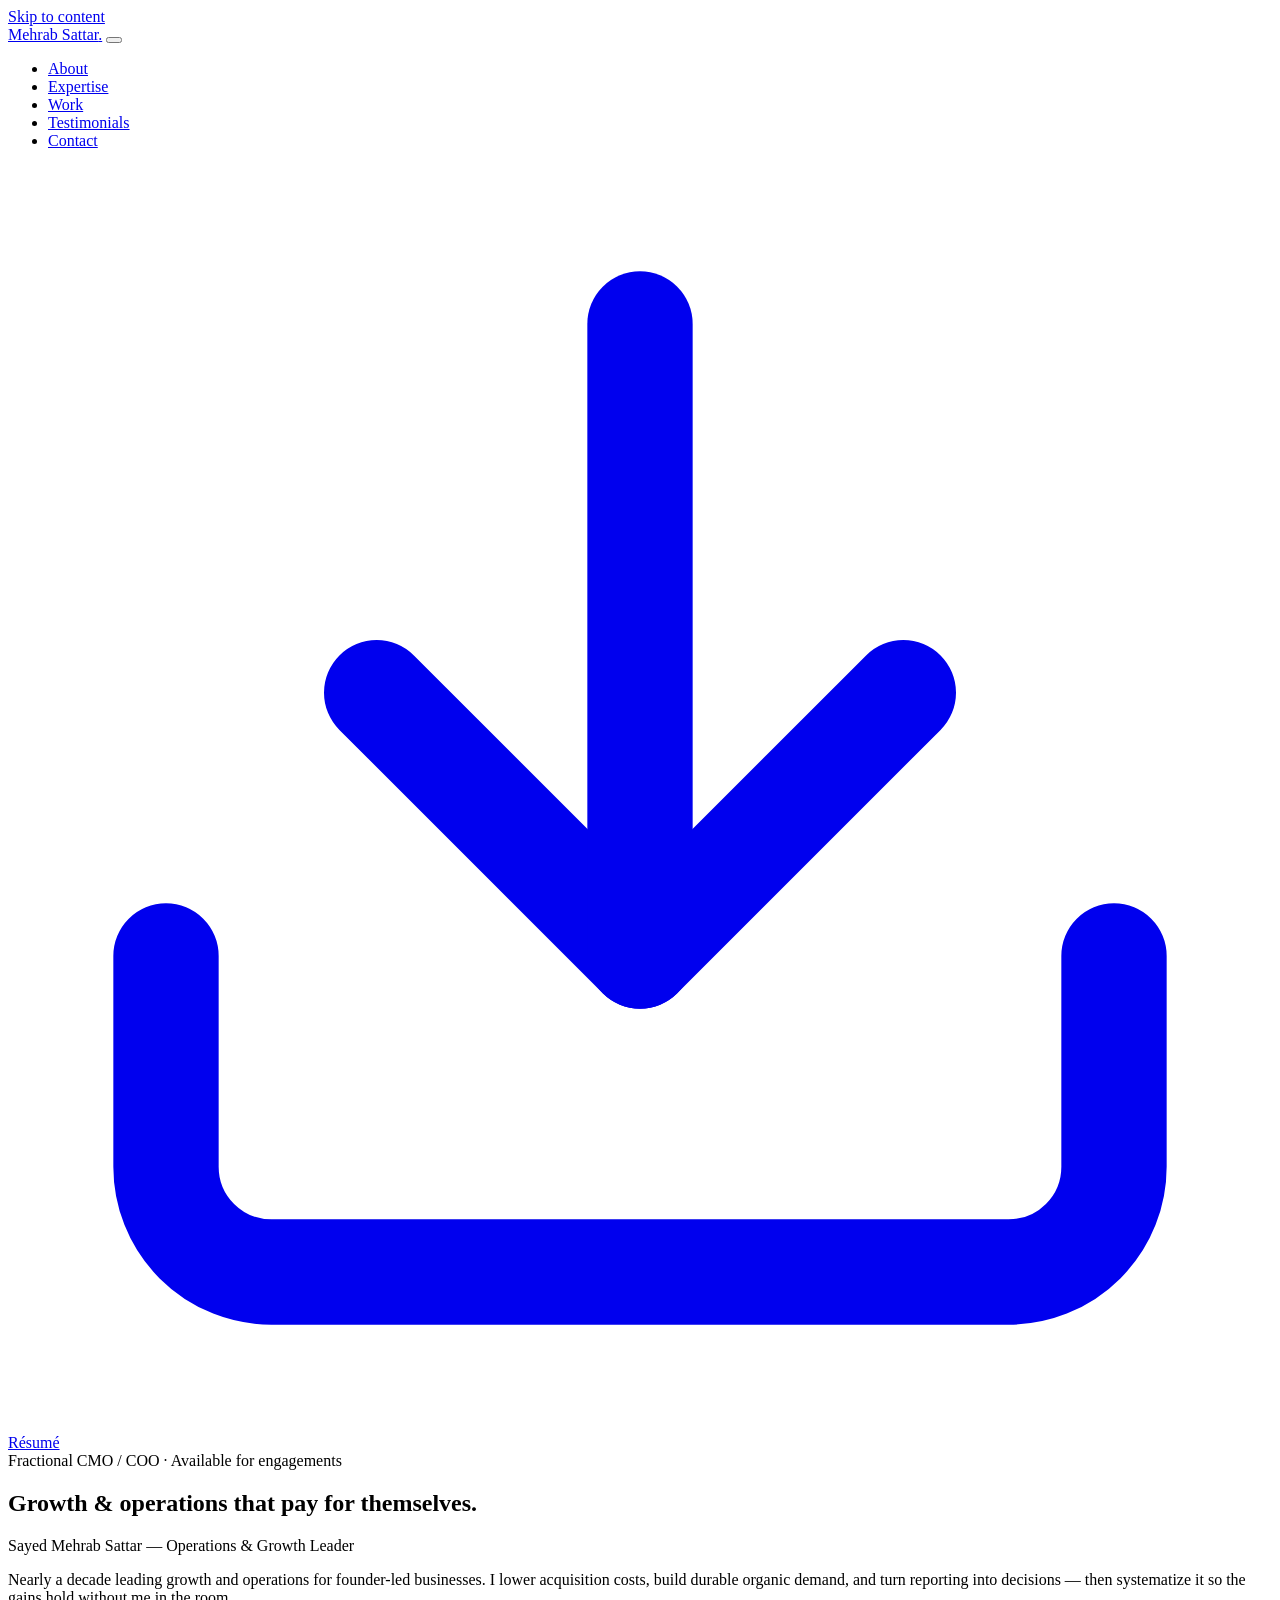
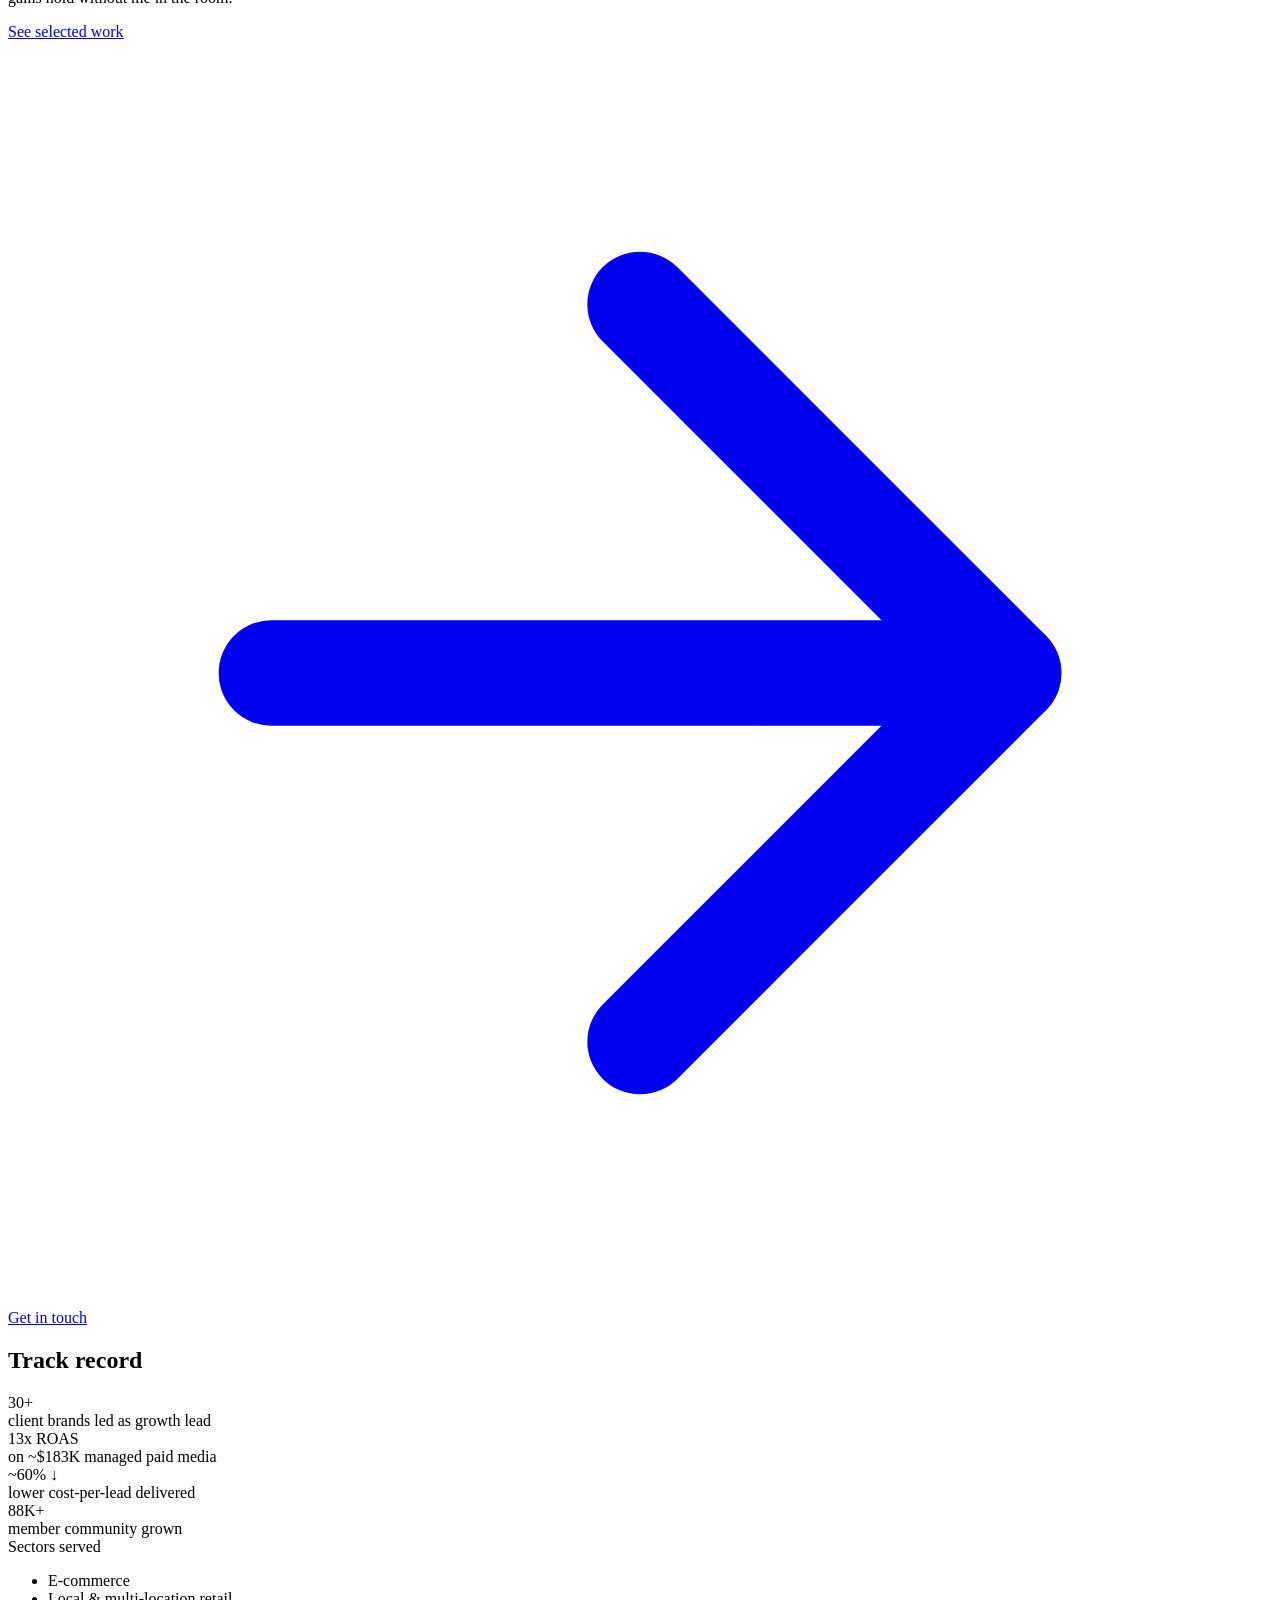
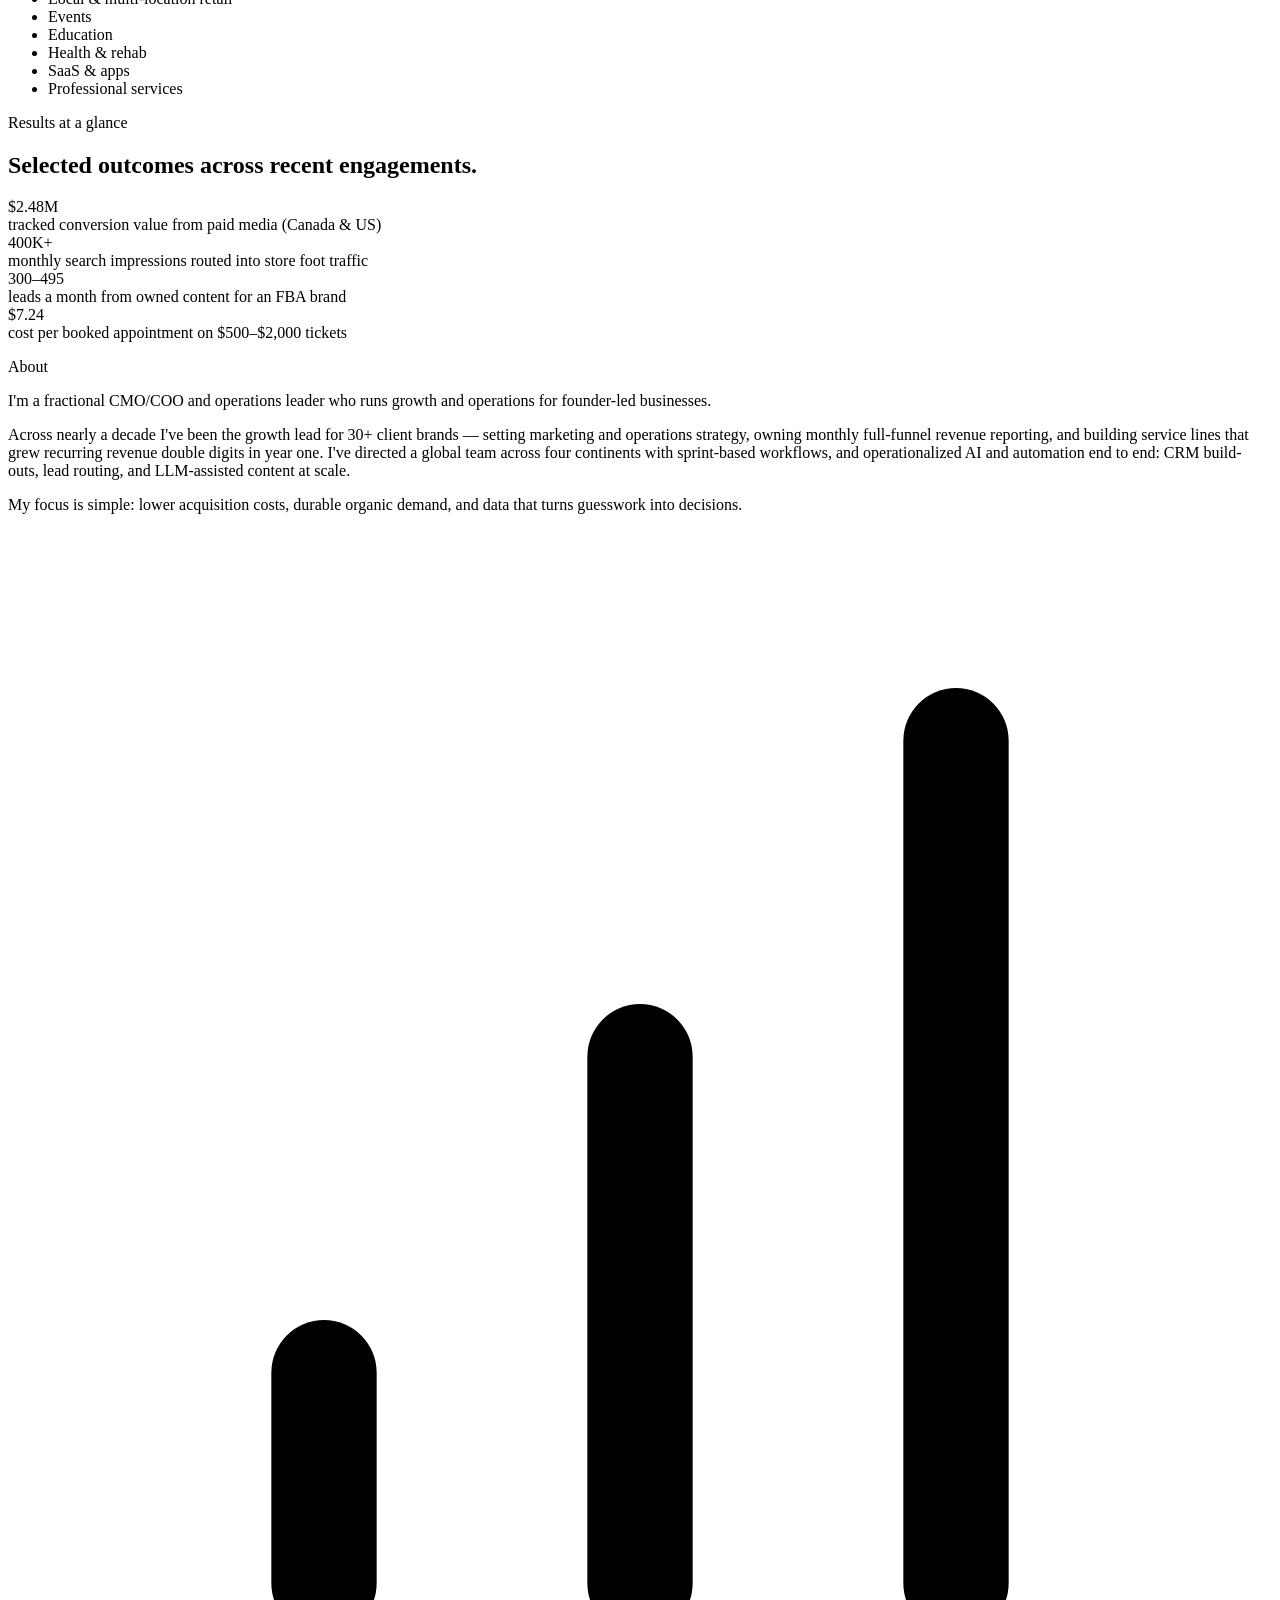
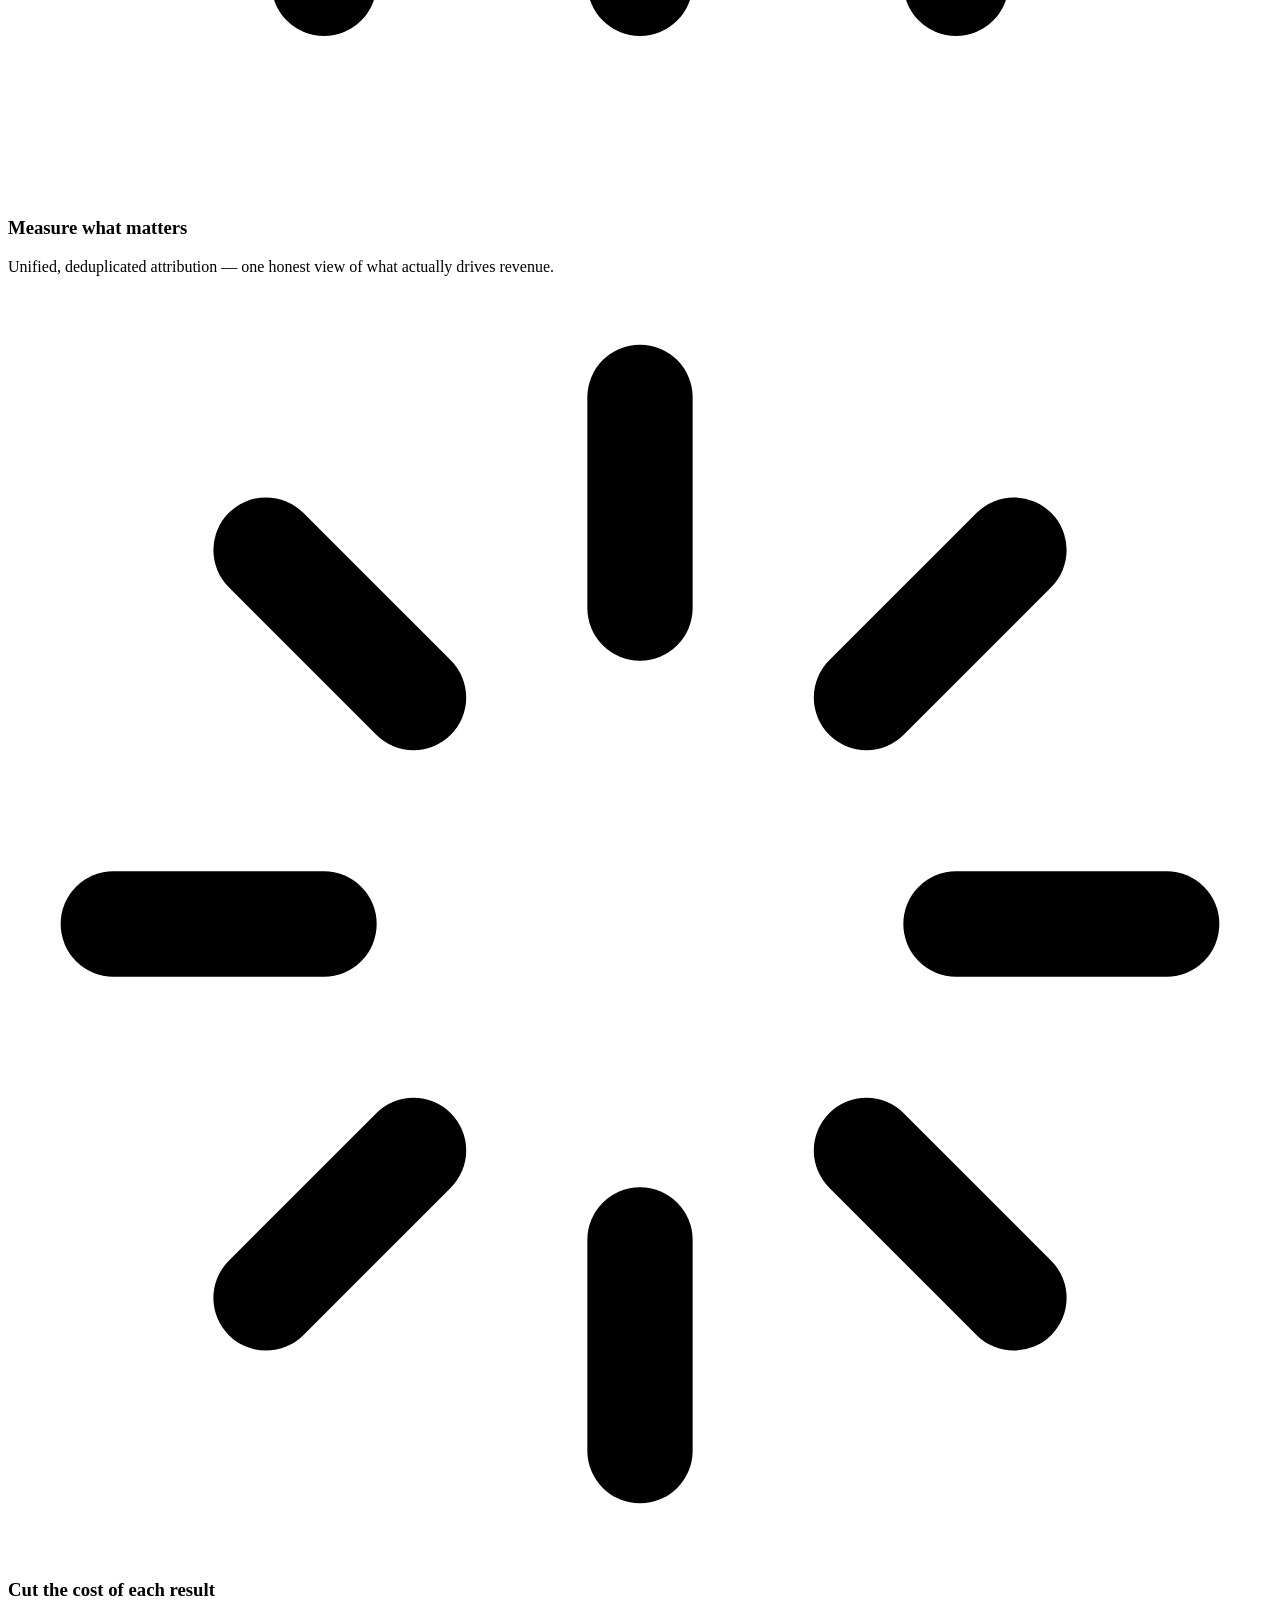
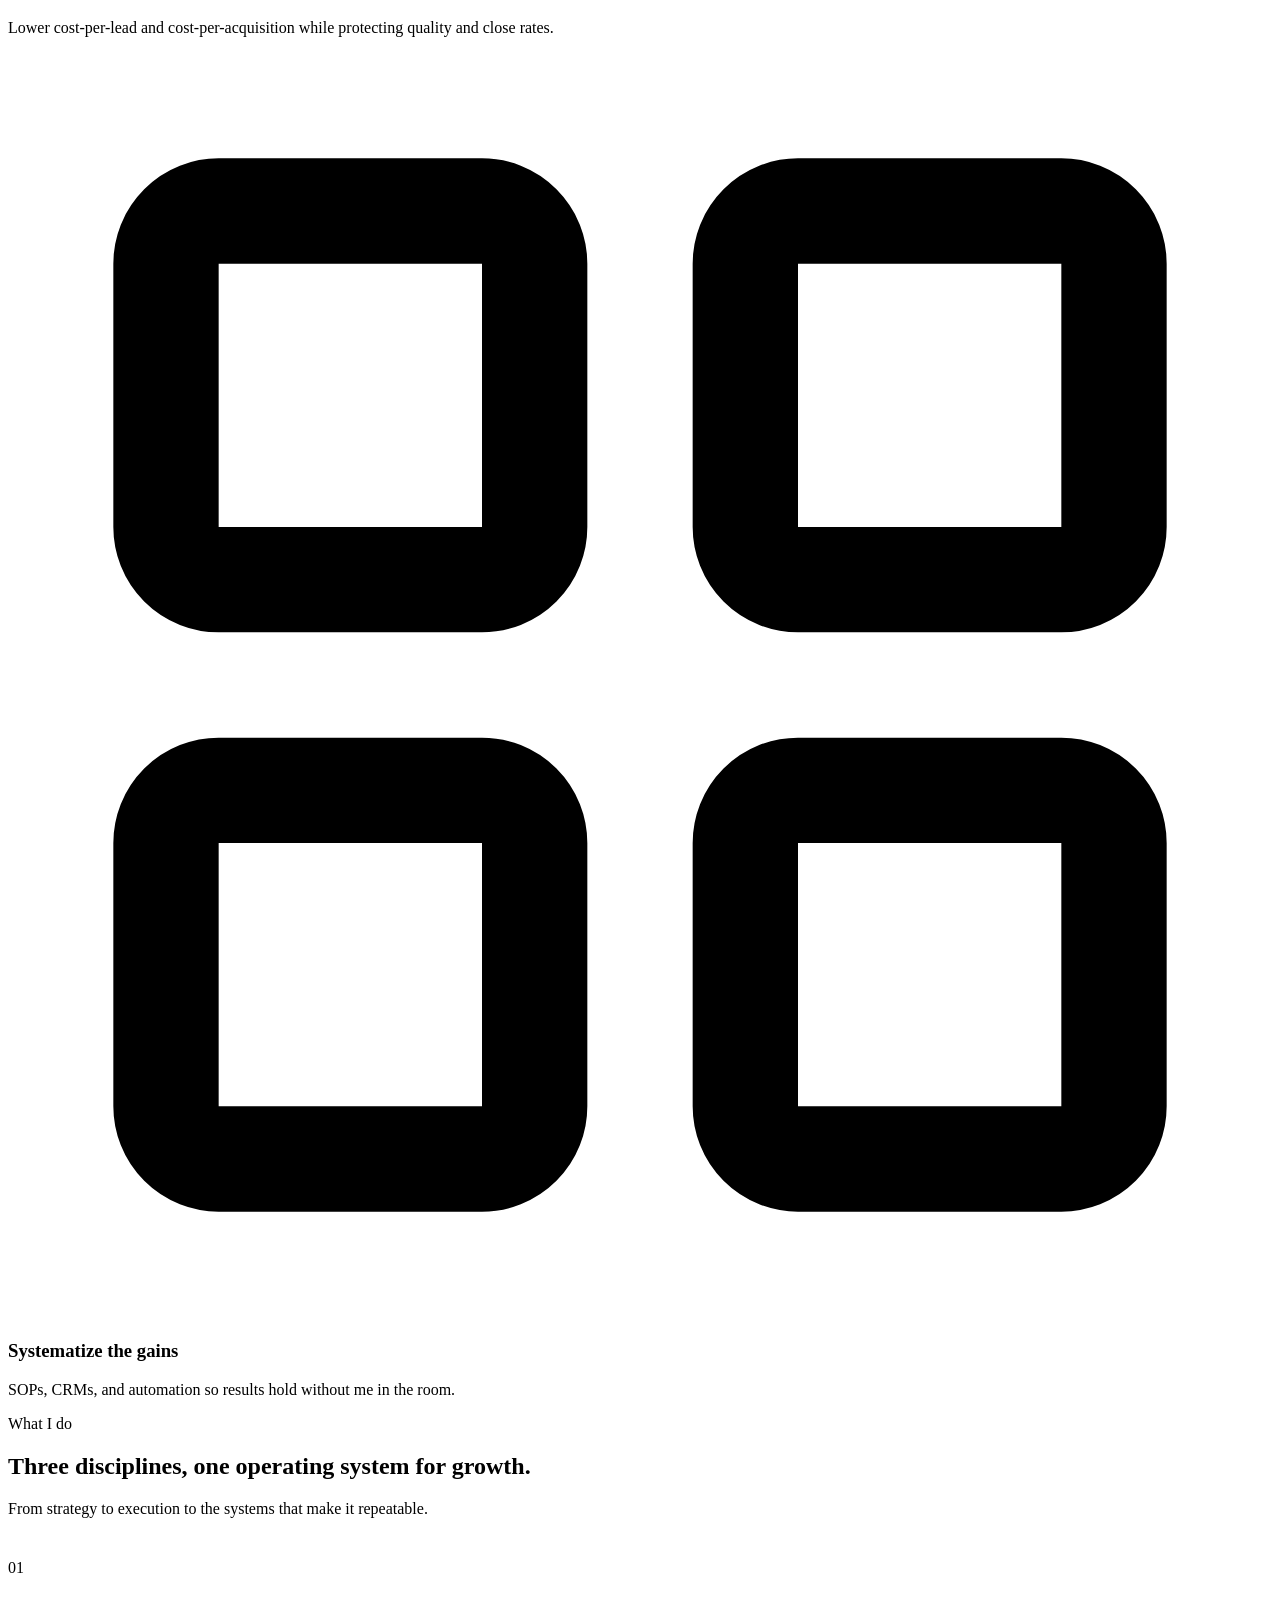
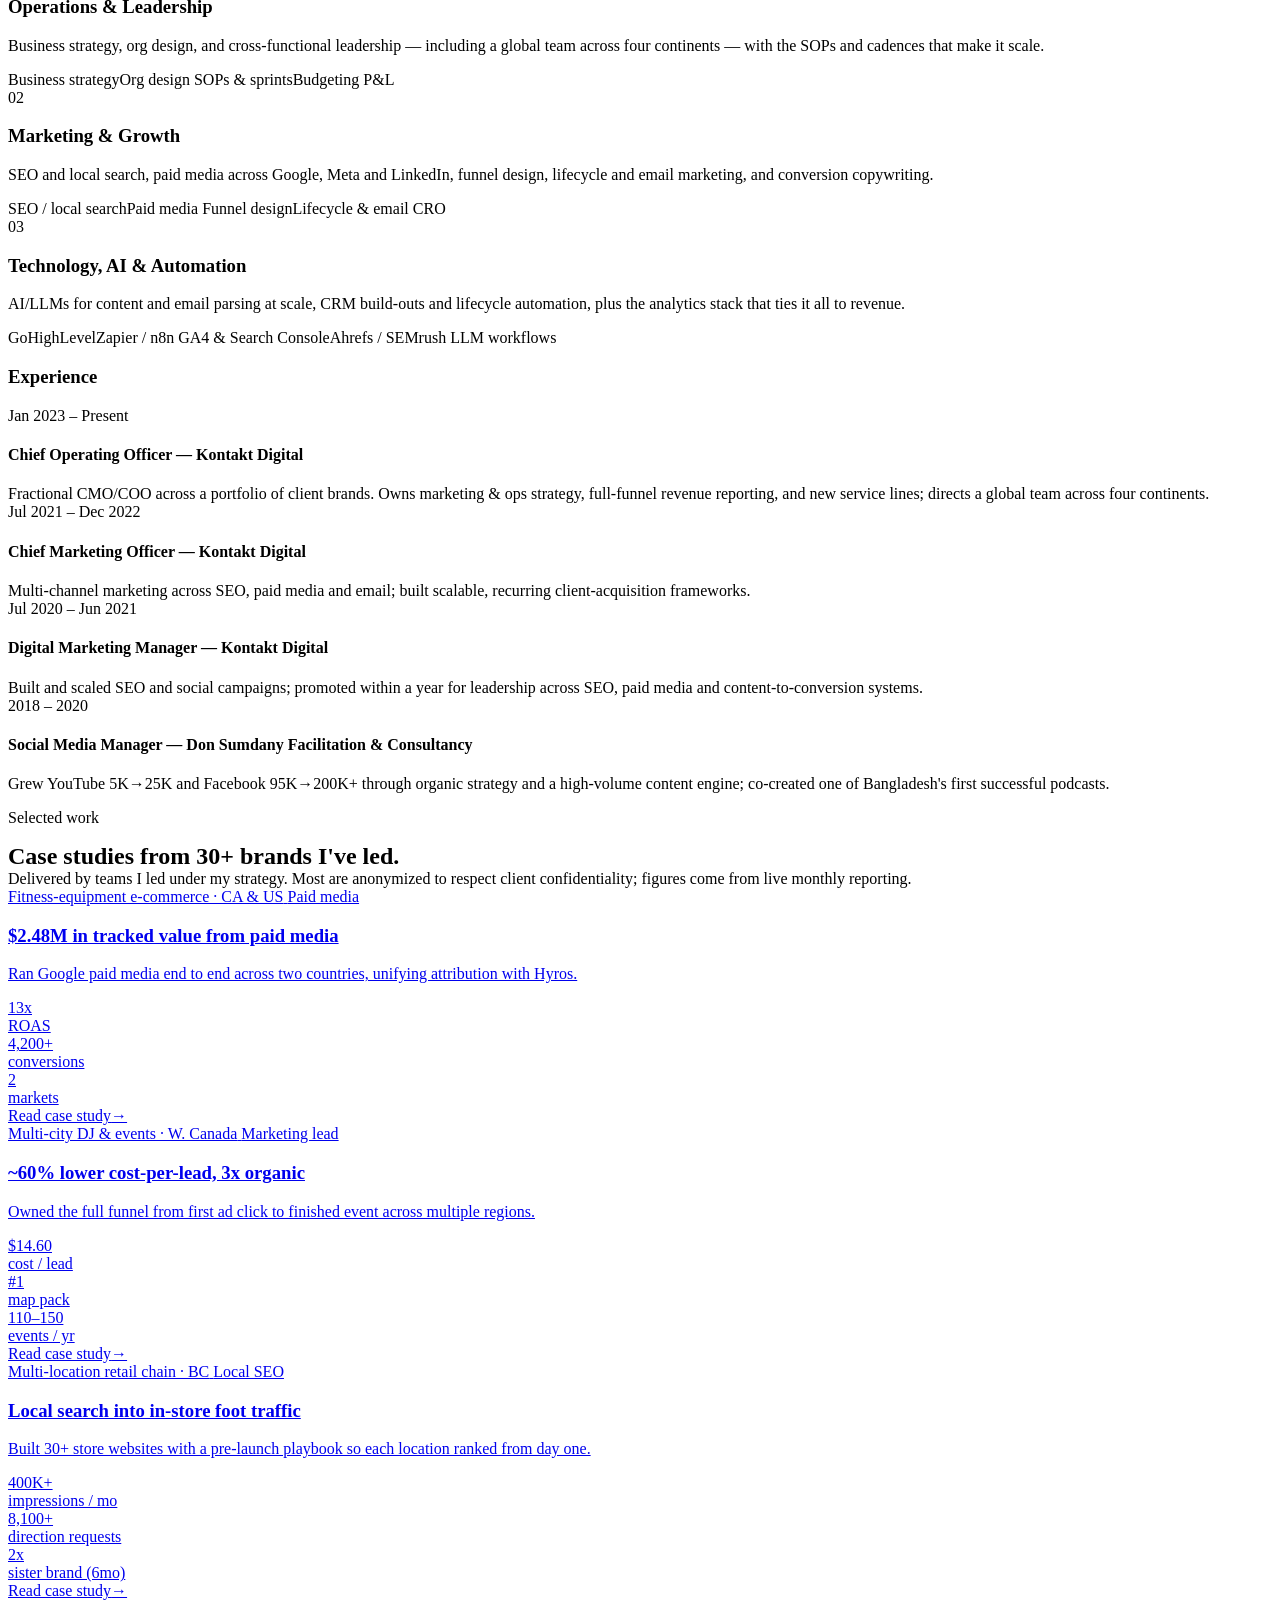
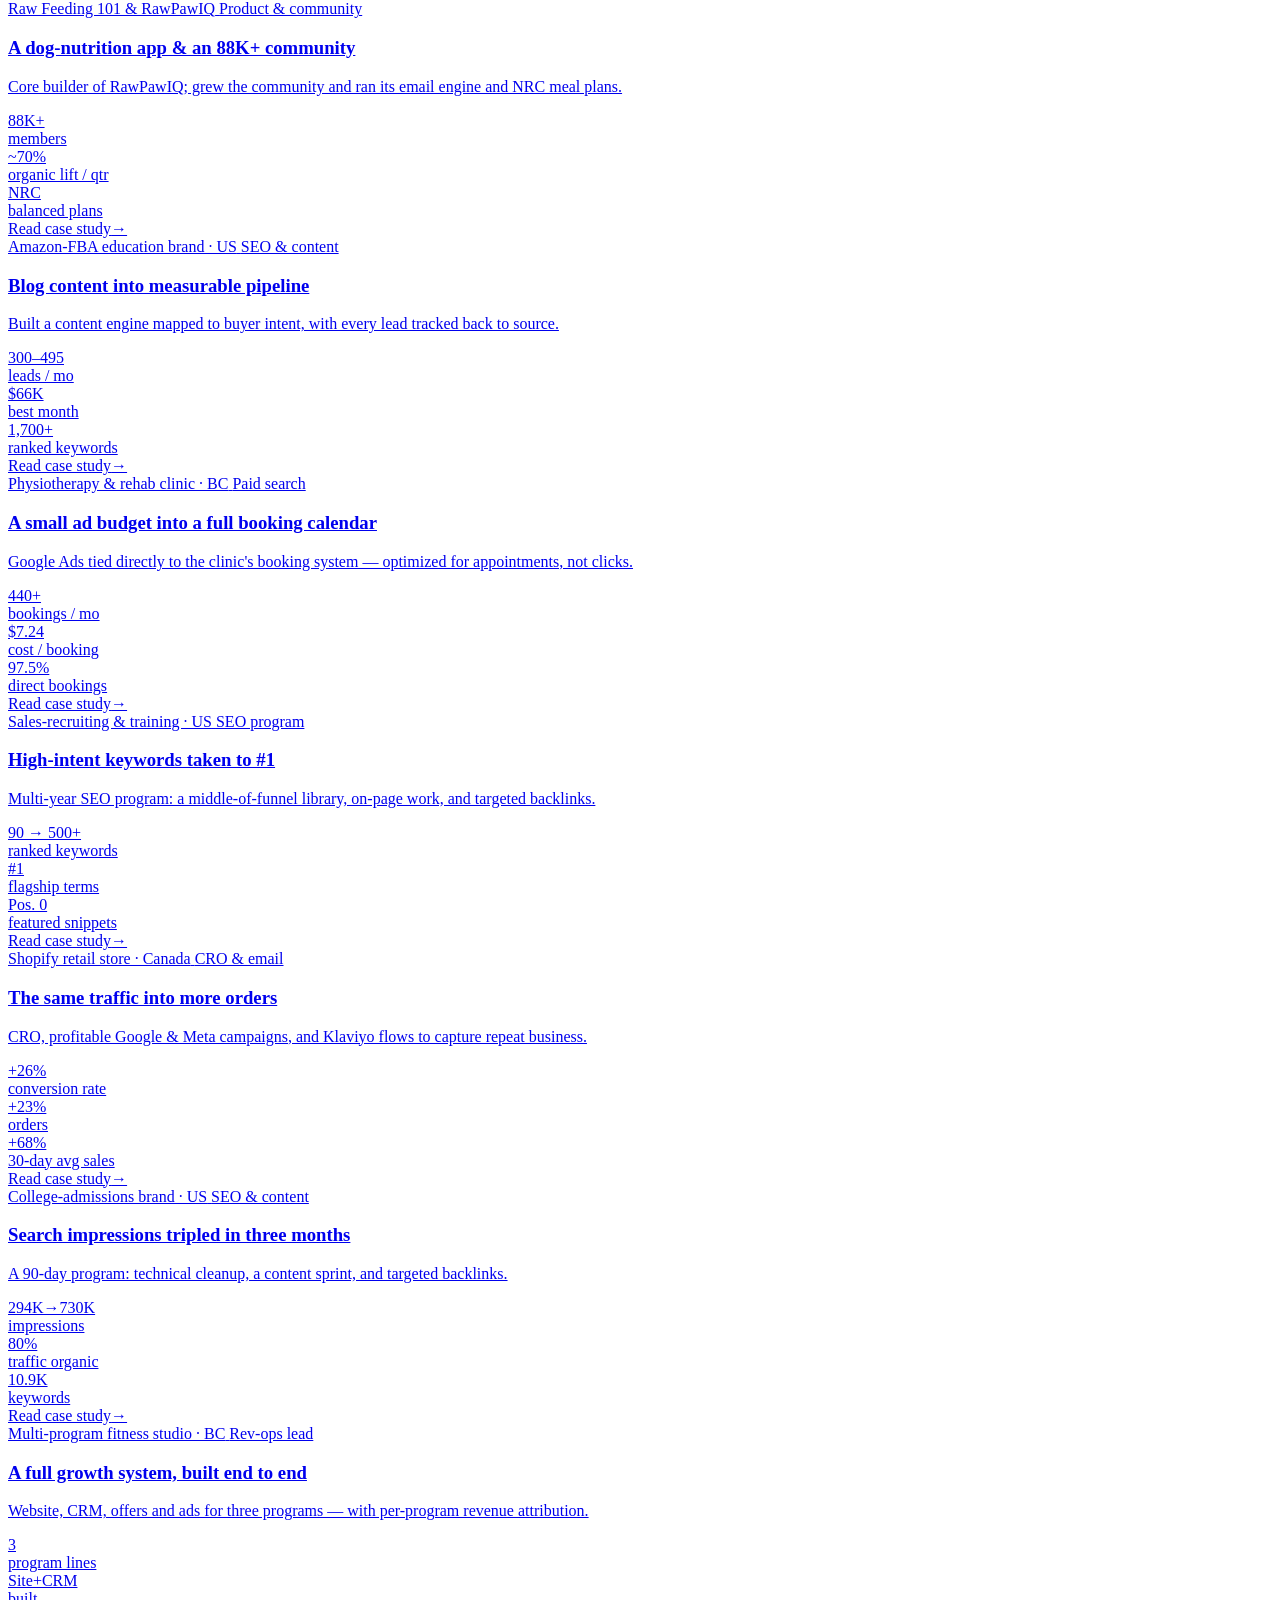
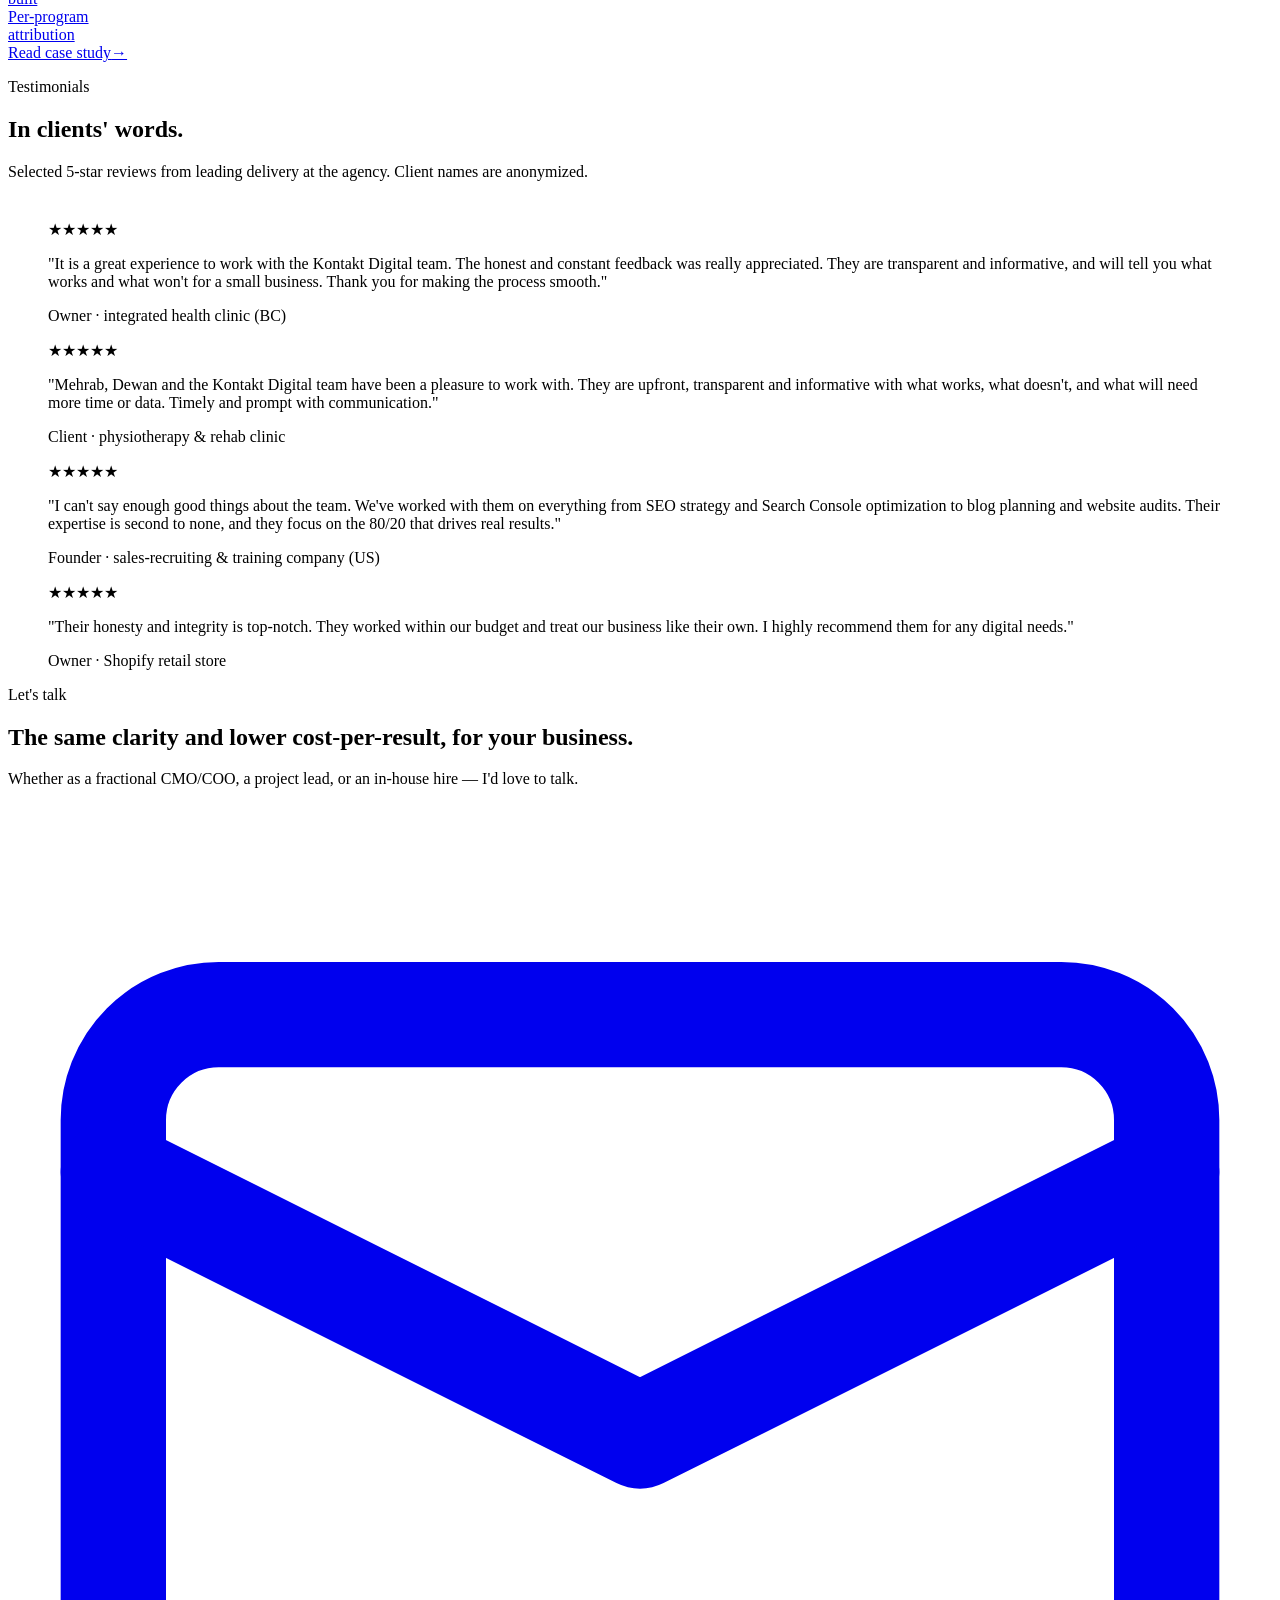
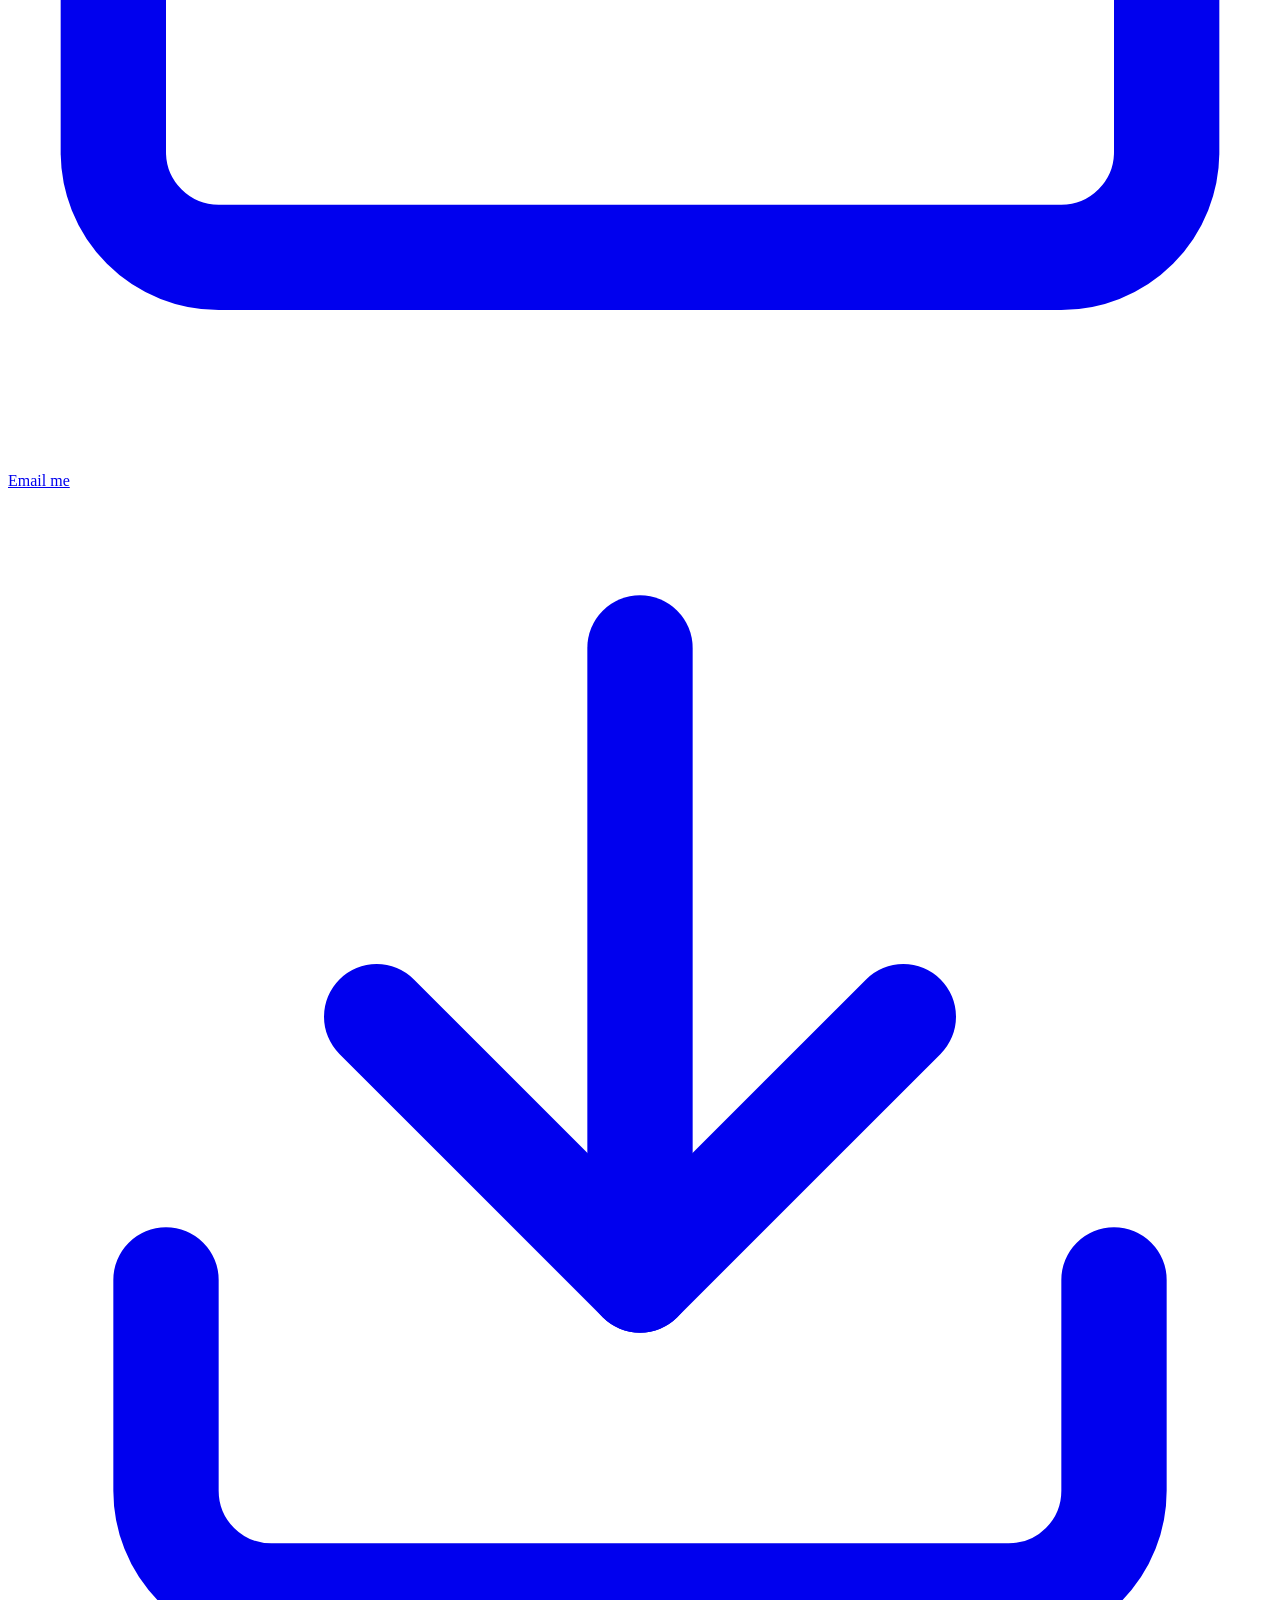
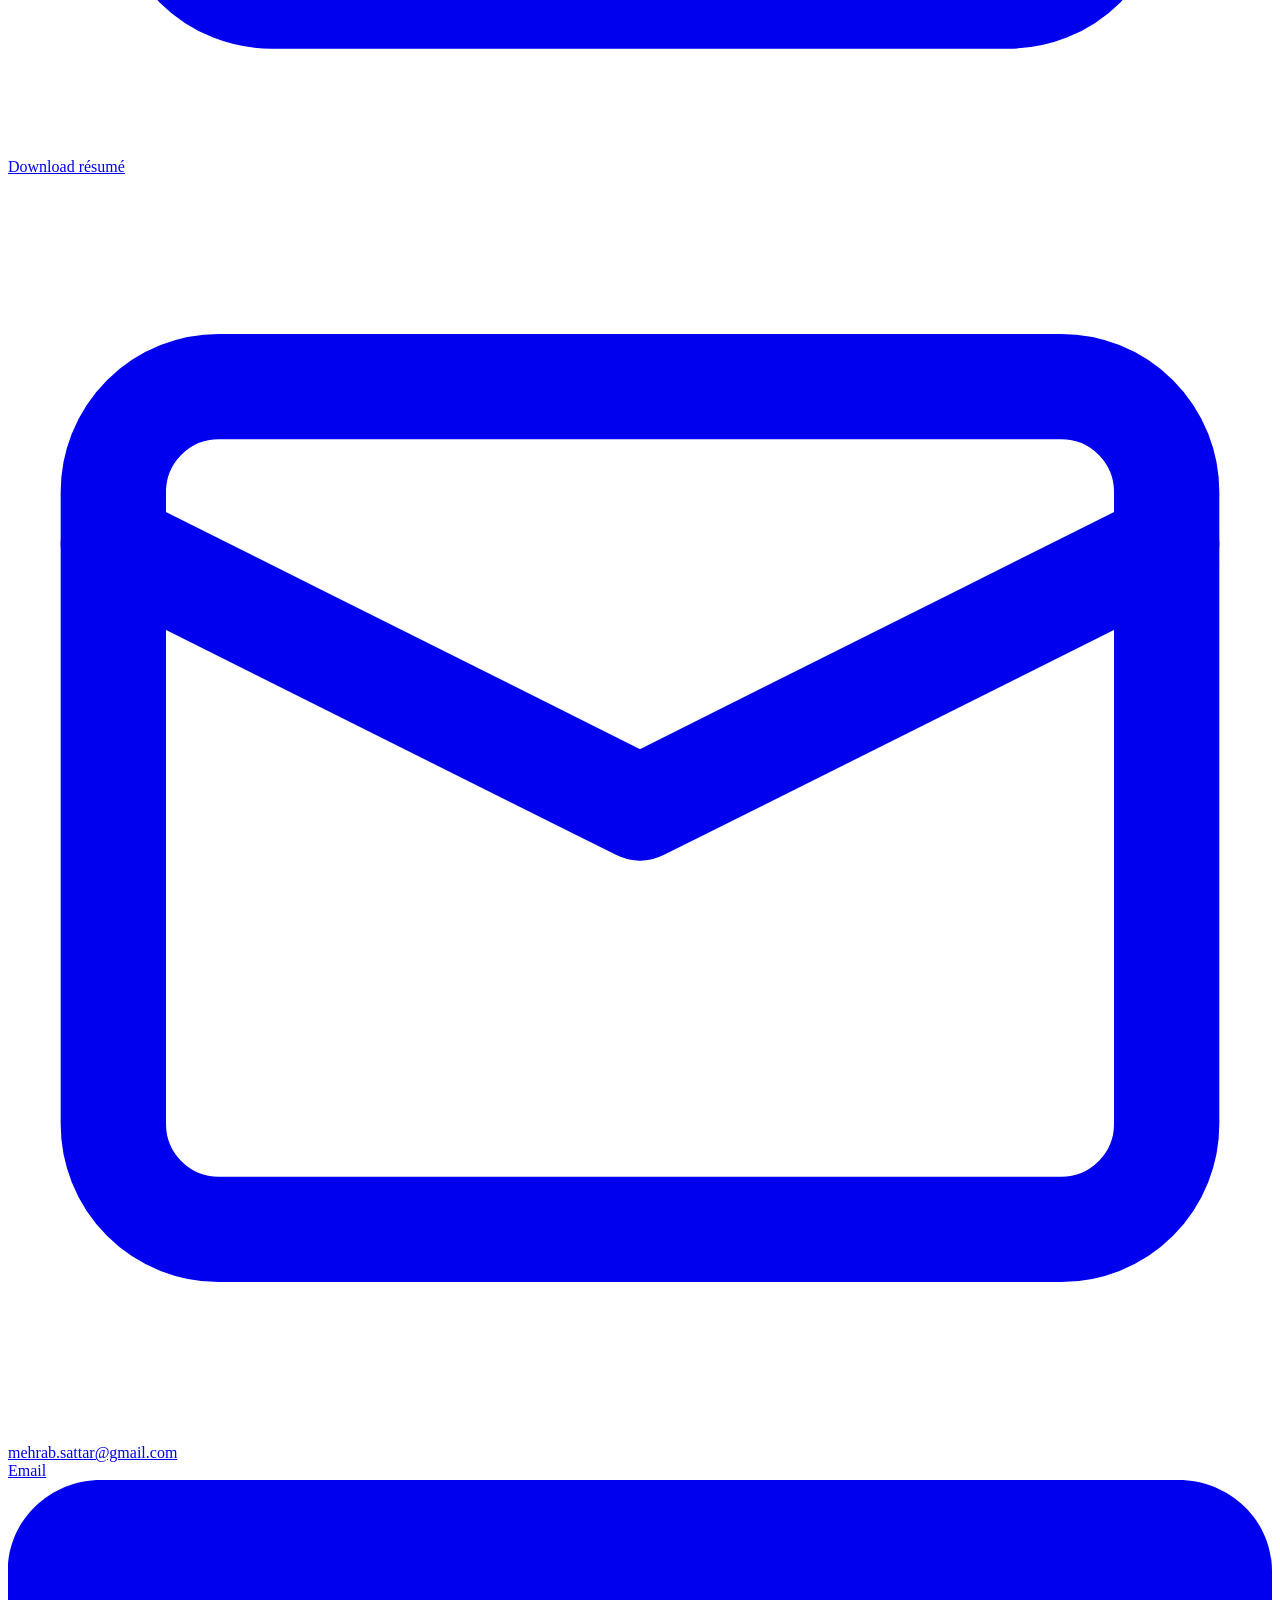
==== index.html @ dabafb48 "Add single-page homepage and custom 404 Hero, about, expertise/experience, 10-project work grid, tes" ====
<!DOCTYPE html>
<html lang="en">
<head>
  <meta charset="UTF-8" />
  <meta name="viewport" content="width=device-width, initial-scale=1.0" />
  <title>Sayed Mehrab Sattar — Fractional CMO / COO</title>
  <meta name="description" content="Fractional CMO/COO and operations leader with nearly a decade growing founder-led businesses. Lower acquisition costs, durable organic demand, and reporting that turns guesswork into decisions." />
  <meta name="author" content="Sayed Mehrab Sattar" />
  <link rel="canonical" href="https://mehrabsattar.com/" />

  <!-- Open Graph -->
  <meta property="og:type" content="website" />
  <meta property="og:url" content="https://mehrabsattar.com/" />
  <meta property="og:title" content="Sayed Mehrab Sattar — Fractional CMO / COO" />
  <meta property="og:description" content="Growth & operations leader. Cut cost-per-lead ~60%, tripled organic search, and managed paid media at 13x ROAS across 30+ brands." />
  <meta name="twitter:card" content="summary_large_image" />

  <link rel="icon" href="data:image/svg+xml,%3Csvg xmlns='http://www.w3.org/2000/svg' viewBox='0 0 32 32'%3E%3Crect width='32' height='32' rx='7' fill='%23012641'/%3E%3Ctext x='16' y='22' font-family='Arial,sans-serif' font-size='16' font-weight='700' fill='%23EE005A' text-anchor='middle'%3EM%3C/text%3E%3C/svg%3E" />

  <!-- Fonts -->
  <link rel="preconnect" href="https://fonts.googleapis.com" />
  <link rel="preconnect" href="https://fonts.gstatic.com" crossorigin />
  <link href="https://fonts.googleapis.com/css2?family=Inter:wght@400;500;600&family=Space+Grotesk:wght@500;600;700&display=swap" rel="stylesheet" />

  <link rel="stylesheet" href="assets/css/style.css" />

  <!-- Structured data -->
  <script type="application/ld+json">
  {
    "@context": "https://schema.org",
    "@type": "Person",
    "name": "Sayed Mehrab Sattar",
    "jobTitle": "Fractional CMO / COO",
    "email": "mehrab.sattar@gmail.com",
    "url": "https://mehrabsattar.com",
    "sameAs": ["https://www.linkedin.com/in/mehrabsattar"],
    "description": "Fractional CMO/COO and operations leader for founder-led businesses."
  }
  </script>
</head>
<body>
  <a class="skip-link" href="#main">Skip to content</a>

  <!-- ================= HEADER ================= -->
  <header class="site-header">
    <div class="wrap nav">
      <a href="#top" class="brand">Mehrab Sattar<span class="dot">.</span></a>
      <button class="nav-toggle" aria-label="Toggle menu" aria-expanded="false" aria-controls="nav-menu">
        <span></span><span></span><span></span>
      </button>
      <div class="nav-menu" id="nav-menu">
        <ul class="nav-links">
          <li><a href="#about">About</a></li>
          <li><a href="#expertise">Expertise</a></li>
          <li><a href="#work">Work</a></li>
          <li><a href="#testimonials">Testimonials</a></li>
          <li><a href="#contact">Contact</a></li>
        </ul>
        <div class="nav-cta">
          <a href="assets/Sayed-Mehrab-Sattar-CV.pdf" class="btn btn--accent" download>
            <svg viewBox="0 0 24 24" fill="none" stroke="currentColor" stroke-width="2" stroke-linecap="round" stroke-linejoin="round"><path d="M21 15v4a2 2 0 0 1-2 2H5a2 2 0 0 1-2-2v-4"/><polyline points="7 10 12 15 17 10"/><line x1="12" y1="15" x2="12" y2="3"/></svg>
            Résumé
          </a>
        </div>
      </div>
    </div>
  </header>

  <main id="main">
    <span id="top"></span>

    <!-- ================= HERO ================= -->
    <section class="hero">
      <div class="wrap hero-grid">
        <div class="hero-copy reveal">
          <span class="hero-pill"><span class="ping"></span> Fractional CMO / COO · Available for engagements</span>
          <h1>Growth &amp; operations that <span class="accent">pay for themselves</span>.</h1>
          <p class="hero-role">Sayed Mehrab Sattar — Operations &amp; Growth Leader</p>
          <p class="hero-pitch">
            Nearly a decade leading growth and operations for founder-led businesses. I lower
            acquisition costs, build durable organic demand, and turn reporting into decisions —
            then systematize it so the gains hold without me in the room.
          </p>
          <div class="hero-actions">
            <a href="#work" class="btn">See selected work
              <svg viewBox="0 0 24 24" fill="none" stroke="currentColor" stroke-width="2" stroke-linecap="round" stroke-linejoin="round"><line x1="5" y1="12" x2="19" y2="12"/><polyline points="12 5 19 12 12 19"/></svg>
            </a>
            <a href="#contact" class="btn btn--ghost">Get in touch</a>
          </div>
        </div>
        <aside class="hero-card reveal" aria-label="Career highlights">
          <h2>Track record</h2>
          <div class="hero-stats">
            <div class="stat"><div class="num">30+</div><div class="lbl">client brands led as growth lead</div></div>
            <div class="stat"><div class="num"><span class="accent">13x</span> ROAS</div><div class="lbl">on ~$183K managed paid media</div></div>
            <div class="stat"><div class="num">~60% <span class="accent">↓</span></div><div class="lbl">lower cost-per-lead delivered</div></div>
            <div class="stat"><div class="num">88K+</div><div class="lbl">member community grown</div></div>
          </div>
        </aside>
      </div>
    </section>

    <!-- ================= LOGOS / DOMAINS ================= -->
    <section class="logos" aria-label="Sectors served">
      <div class="wrap">
        <span class="label">Sectors served</span>
        <ul>
          <li>E-commerce</li>
          <li>Local &amp; multi-location retail</li>
          <li>Events</li>
          <li>Education</li>
          <li>Health &amp; rehab</li>
          <li>SaaS &amp; apps</li>
          <li>Professional services</li>
        </ul>
      </div>
    </section>

    <!-- ================= RESULTS AT A GLANCE ================= -->
    <section class="section stats-band">
      <div class="wrap">
        <p class="section-eyebrow">Results at a glance</p>
        <h2 class="section-title reveal">Selected outcomes across recent engagements.</h2>
        <div class="stats-grid">
          <div class="stat-card reveal"><div class="num">$2.48<span class="accent">M</span></div><div class="lbl">tracked conversion value from paid media (Canada &amp; US)</div></div>
          <div class="stat-card reveal"><div class="num">400K<span class="accent">+</span></div><div class="lbl">monthly search impressions routed into store foot traffic</div></div>
          <div class="stat-card reveal"><div class="num">300–495</div><div class="lbl">leads a month from owned content for an FBA brand</div></div>
          <div class="stat-card reveal"><div class="num">$7.24</div><div class="lbl">cost per booked appointment on $500–$2,000 tickets</div></div>
        </div>
      </div>
    </section>

    <!-- ================= ABOUT ================= -->
    <section class="section" id="about">
      <div class="wrap">
        <p class="section-eyebrow">About</p>
        <div class="about-grid">
          <div class="lead-col reveal">
            <p>I'm a fractional CMO/COO and operations leader who runs growth and operations for founder-led businesses.</p>
            <p>Across nearly a decade I've been the growth lead for 30+ client brands — setting marketing and operations strategy, owning monthly full-funnel revenue reporting, and building service lines that grew recurring revenue double digits in year one. I've directed a global team across four continents with sprint-based workflows, and operationalized AI and automation end to end: CRM build-outs, lead routing, and LLM-assisted content at scale.</p>
            <p>My focus is simple: lower acquisition costs, durable organic demand, and data that turns guesswork into decisions.</p>
          </div>
          <div class="principles reveal">
            <div class="principle">
              <span class="ic"><svg viewBox="0 0 24 24" fill="none" stroke="currentColor" stroke-width="2" stroke-linecap="round" stroke-linejoin="round"><line x1="12" y1="20" x2="12" y2="10"/><line x1="18" y1="20" x2="18" y2="4"/><line x1="6" y1="20" x2="6" y2="16"/></svg></span>
              <div><h3>Measure what matters</h3><p>Unified, deduplicated attribution — one honest view of what actually drives revenue.</p></div>
            </div>
            <div class="principle">
              <span class="ic"><svg viewBox="0 0 24 24" fill="none" stroke="currentColor" stroke-width="2" stroke-linecap="round" stroke-linejoin="round"><path d="M12 2v4"/><path d="M12 18v4"/><path d="M4.9 4.9l2.8 2.8"/><path d="M16.3 16.3l2.8 2.8"/><path d="M2 12h4"/><path d="M18 12h4"/><path d="M4.9 19.1l2.8-2.8"/><path d="M16.3 7.7l2.8-2.8"/></svg></span>
              <div><h3>Cut the cost of each result</h3><p>Lower cost-per-lead and cost-per-acquisition while protecting quality and close rates.</p></div>
            </div>
            <div class="principle">
              <span class="ic"><svg viewBox="0 0 24 24" fill="none" stroke="currentColor" stroke-width="2" stroke-linecap="round" stroke-linejoin="round"><rect x="3" y="3" width="7" height="7" rx="1"/><rect x="14" y="3" width="7" height="7" rx="1"/><rect x="14" y="14" width="7" height="7" rx="1"/><rect x="3" y="14" width="7" height="7" rx="1"/></svg></span>
              <div><h3>Systematize the gains</h3><p>SOPs, CRMs, and automation so results hold without me in the room.</p></div>
            </div>
          </div>
        </div>
      </div>
    </section>

    <!-- ================= EXPERTISE / SKILLS ================= -->
    <section class="section section--soft" id="expertise">
      <div class="wrap">
        <p class="section-eyebrow">What I do</p>
        <h2 class="section-title reveal">Three disciplines, one operating system for growth.</h2>
        <p class="section-lead reveal">From strategy to execution to the systems that make it repeatable.</p>

        <div class="skills-grid" style="margin-top: 2.6rem;">
          <div class="skill-card reveal">
            <div class="kicker">01</div>
            <h3>Operations &amp; Leadership</h3>
            <p>Business strategy, org design, and cross-functional leadership — including a global team across four continents — with the SOPs and cadences that make it scale.</p>
            <div class="tags">
              <span class="tag">Business strategy</span><span class="tag">Org design</span>
              <span class="tag">SOPs &amp; sprints</span><span class="tag">Budgeting</span>
              <span class="tag">P&amp;L</span>
            </div>
          </div>
          <div class="skill-card reveal">
            <div class="kicker">02</div>
            <h3>Marketing &amp; Growth</h3>
            <p>SEO and local search, paid media across Google, Meta and LinkedIn, funnel design, lifecycle and email marketing, and conversion copywriting.</p>
            <div class="tags">
              <span class="tag">SEO / local search</span><span class="tag">Paid media</span>
              <span class="tag">Funnel design</span><span class="tag">Lifecycle &amp; email</span>
              <span class="tag">CRO</span>
            </div>
          </div>
          <div class="skill-card reveal">
            <div class="kicker">03</div>
            <h3>Technology, AI &amp; Automation</h3>
            <p>AI/LLMs for content and email parsing at scale, CRM build-outs and lifecycle automation, plus the analytics stack that ties it all to revenue.</p>
            <div class="tags">
              <span class="tag">GoHighLevel</span><span class="tag">Zapier / n8n</span>
              <span class="tag">GA4 &amp; Search Console</span><span class="tag">Ahrefs / SEMrush</span>
              <span class="tag">LLM workflows</span>
            </div>
          </div>
        </div>

        <!-- Experience timeline -->
        <div class="xp">
          <h3 class="xp-title reveal">Experience</h3>
          <div class="timeline">
            <div class="tl-item reveal">
              <div class="when">Jan 2023 – Present</div>
              <h4>Chief Operating Officer — Kontakt Digital</h4>
              <div class="org">Fractional CMO/COO across a portfolio of client brands. Owns marketing &amp; ops strategy, full-funnel revenue reporting, and new service lines; directs a global team across four continents.</div>
            </div>
            <div class="tl-item reveal">
              <div class="when">Jul 2021 – Dec 2022</div>
              <h4>Chief Marketing Officer — Kontakt Digital</h4>
              <div class="org">Multi-channel marketing across SEO, paid media and email; built scalable, recurring client-acquisition frameworks.</div>
            </div>
            <div class="tl-item reveal">
              <div class="when">Jul 2020 – Jun 2021</div>
              <h4>Digital Marketing Manager — Kontakt Digital</h4>
              <div class="org">Built and scaled SEO and social campaigns; promoted within a year for leadership across SEO, paid media and content-to-conversion systems.</div>
            </div>
            <div class="tl-item reveal">
              <div class="when">2018 – 2020</div>
              <h4>Social Media Manager — Don Sumdany Facilitation &amp; Consultancy</h4>
              <div class="org">Grew YouTube 5K→25K and Facebook 95K→200K+ through organic strategy and a high-volume content engine; co-created one of Bangladesh's first successful podcasts.</div>
            </div>
          </div>
        </div>
      </div>
    </section>

    <!-- ================= WORK / PORTFOLIO GRID ================= -->
    <section class="section" id="work">
      <div class="wrap">
        <div class="work-head">
          <div>
            <p class="section-eyebrow">Selected work</p>
            <h2 class="section-title reveal" style="margin:0;">Case studies from 30+ brands I've led.</h2>
          </div>
          <p class="section-lead reveal" style="margin:0;">Delivered by teams I led under my strategy. Most are anonymized to respect client confidentiality; figures come from live monthly reporting.</p>
        </div>

        <div class="work-grid">

          <!-- 1 Fitness ecommerce -->
          <a class="case-card reveal" href="projects/fitness-equipment-ecommerce.html">
            <div class="case-card__top">
              <span class="case-card__cat">Fitness-equipment e-commerce · CA &amp; US</span>
              <span class="case-card__role">Paid media</span>
            </div>
            <div class="case-card__body">
              <h3>$2.48M in tracked value from paid media</h3>
              <p>Ran Google paid media end to end across two countries, unifying attribution with Hyros.</p>
            </div>
            <div class="case-card__metrics">
              <div class="case-card__metric"><div class="m"><span class="accent">13x</span></div><div class="k">ROAS</div></div>
              <div class="case-card__metric"><div class="m">4,200+</div><div class="k">conversions</div></div>
              <div class="case-card__metric"><div class="m">2</div><div class="k">markets</div></div>
            </div>
            <div class="case-card__foot"><span>Read case study</span><span class="arrow">→</span></div>
          </a>

          <!-- 2 DJ events -->
          <a class="case-card reveal" href="projects/dj-events-company.html">
            <div class="case-card__top">
              <span class="case-card__cat">Multi-city DJ &amp; events · W. Canada</span>
              <span class="case-card__role">Marketing lead</span>
            </div>
            <div class="case-card__body">
              <h3>~60% lower cost-per-lead, 3x organic</h3>
              <p>Owned the full funnel from first ad click to finished event across multiple regions.</p>
            </div>
            <div class="case-card__metrics">
              <div class="case-card__metric"><div class="m">$14.60</div><div class="k">cost / lead</div></div>
              <div class="case-card__metric"><div class="m"><span class="accent">#1</span></div><div class="k">map pack</div></div>
              <div class="case-card__metric"><div class="m">110–150</div><div class="k">events / yr</div></div>
            </div>
            <div class="case-card__foot"><span>Read case study</span><span class="arrow">→</span></div>
          </a>

          <!-- 3 Retail chain -->
          <a class="case-card reveal" href="projects/retail-chain-local-seo.html">
            <div class="case-card__top">
              <span class="case-card__cat">Multi-location retail chain · BC</span>
              <span class="case-card__role">Local SEO</span>
            </div>
            <div class="case-card__body">
              <h3>Local search into in-store foot traffic</h3>
              <p>Built 30+ store websites with a pre-launch playbook so each location ranked from day one.</p>
            </div>
            <div class="case-card__metrics">
              <div class="case-card__metric"><div class="m">400K+</div><div class="k">impressions / mo</div></div>
              <div class="case-card__metric"><div class="m">8,100+</div><div class="k">direction requests</div></div>
              <div class="case-card__metric"><div class="m"><span class="accent">2x</span></div><div class="k">sister brand (6mo)</div></div>
            </div>
            <div class="case-card__foot"><span>Read case study</span><span class="arrow">→</span></div>
          </a>

          <!-- 4 RawPawIQ -->
          <a class="case-card reveal" href="projects/rawpawiq-nutrition-app.html">
            <div class="case-card__top">
              <span class="case-card__cat">Raw Feeding 101 &amp; RawPawIQ</span>
              <span class="case-card__role">Product &amp; community</span>
            </div>
            <div class="case-card__body">
              <h3>A dog-nutrition app &amp; an 88K+ community</h3>
              <p>Core builder of RawPawIQ; grew the community and ran its email engine and NRC meal plans.</p>
            </div>
            <div class="case-card__metrics">
              <div class="case-card__metric"><div class="m">88K+</div><div class="k">members</div></div>
              <div class="case-card__metric"><div class="m"><span class="accent">~70%</span></div><div class="k">organic lift / qtr</div></div>
              <div class="case-card__metric"><div class="m">NRC</div><div class="k">balanced plans</div></div>
            </div>
            <div class="case-card__foot"><span>Read case study</span><span class="arrow">→</span></div>
          </a>

          <!-- 5 FBA education -->
          <a class="case-card reveal" href="projects/amazon-fba-education.html">
            <div class="case-card__top">
              <span class="case-card__cat">Amazon-FBA education brand · US</span>
              <span class="case-card__role">SEO &amp; content</span>
            </div>
            <div class="case-card__body">
              <h3>Blog content into measurable pipeline</h3>
              <p>Built a content engine mapped to buyer intent, with every lead tracked back to source.</p>
            </div>
            <div class="case-card__metrics">
              <div class="case-card__metric"><div class="m">300–495</div><div class="k">leads / mo</div></div>
              <div class="case-card__metric"><div class="m"><span class="accent">$66K</span></div><div class="k">best month</div></div>
              <div class="case-card__metric"><div class="m">1,700+</div><div class="k">ranked keywords</div></div>
            </div>
            <div class="case-card__foot"><span>Read case study</span><span class="arrow">→</span></div>
          </a>

          <!-- 6 Physio clinic -->
          <a class="case-card reveal" href="projects/physiotherapy-clinic.html">
            <div class="case-card__top">
              <span class="case-card__cat">Physiotherapy &amp; rehab clinic · BC</span>
              <span class="case-card__role">Paid search</span>
            </div>
            <div class="case-card__body">
              <h3>A small ad budget into a full booking calendar</h3>
              <p>Google Ads tied directly to the clinic's booking system — optimized for appointments, not clicks.</p>
            </div>
            <div class="case-card__metrics">
              <div class="case-card__metric"><div class="m">440+</div><div class="k">bookings / mo</div></div>
              <div class="case-card__metric"><div class="m"><span class="accent">$7.24</span></div><div class="k">cost / booking</div></div>
              <div class="case-card__metric"><div class="m">97.5%</div><div class="k">direct bookings</div></div>
            </div>
            <div class="case-card__foot"><span>Read case study</span><span class="arrow">→</span></div>
          </a>

          <!-- 7 Sales recruiting -->
          <a class="case-card reveal" href="projects/sales-recruiting.html">
            <div class="case-card__top">
              <span class="case-card__cat">Sales-recruiting &amp; training · US</span>
              <span class="case-card__role">SEO program</span>
            </div>
            <div class="case-card__body">
              <h3>High-intent keywords taken to #1</h3>
              <p>Multi-year SEO program: a middle-of-funnel library, on-page work, and targeted backlinks.</p>
            </div>
            <div class="case-card__metrics">
              <div class="case-card__metric"><div class="m">90 → 500+</div><div class="k">ranked keywords</div></div>
              <div class="case-card__metric"><div class="m"><span class="accent">#1</span></div><div class="k">flagship terms</div></div>
              <div class="case-card__metric"><div class="m">Pos. 0</div><div class="k">featured snippets</div></div>
            </div>
            <div class="case-card__foot"><span>Read case study</span><span class="arrow">→</span></div>
          </a>

          <!-- 8 Shopify -->
          <a class="case-card reveal" href="projects/shopify-store.html">
            <div class="case-card__top">
              <span class="case-card__cat">Shopify retail store · Canada</span>
              <span class="case-card__role">CRO &amp; email</span>
            </div>
            <div class="case-card__body">
              <h3>The same traffic into more orders</h3>
              <p>CRO, profitable Google &amp; Meta campaigns, and Klaviyo flows to capture repeat business.</p>
            </div>
            <div class="case-card__metrics">
              <div class="case-card__metric"><div class="m"><span class="accent">+26%</span></div><div class="k">conversion rate</div></div>
              <div class="case-card__metric"><div class="m">+23%</div><div class="k">orders</div></div>
              <div class="case-card__metric"><div class="m">+68%</div><div class="k">30-day avg sales</div></div>
            </div>
            <div class="case-card__foot"><span>Read case study</span><span class="arrow">→</span></div>
          </a>

          <!-- 9 College admissions -->
          <a class="case-card reveal" href="projects/college-admissions.html">
            <div class="case-card__top">
              <span class="case-card__cat">College-admissions brand · US</span>
              <span class="case-card__role">SEO &amp; content</span>
            </div>
            <div class="case-card__body">
              <h3>Search impressions tripled in three months</h3>
              <p>A 90-day program: technical cleanup, a content sprint, and targeted backlinks.</p>
            </div>
            <div class="case-card__metrics">
              <div class="case-card__metric"><div class="m">294K→730K</div><div class="k">impressions</div></div>
              <div class="case-card__metric"><div class="m"><span class="accent">80%</span></div><div class="k">traffic organic</div></div>
              <div class="case-card__metric"><div class="m">10.9K</div><div class="k">keywords</div></div>
            </div>
            <div class="case-card__foot"><span>Read case study</span><span class="arrow">→</span></div>
          </a>

          <!-- 10 Fitness studio -->
          <a class="case-card reveal" href="projects/fitness-studio.html">
            <div class="case-card__top">
              <span class="case-card__cat">Multi-program fitness studio · BC</span>
              <span class="case-card__role">Rev-ops lead</span>
            </div>
            <div class="case-card__body">
              <h3>A full growth system, built end to end</h3>
              <p>Website, CRM, offers and ads for three programs — with per-program revenue attribution.</p>
            </div>
            <div class="case-card__metrics">
              <div class="case-card__metric"><div class="m">3</div><div class="k">program lines</div></div>
              <div class="case-card__metric"><div class="m"><span class="accent">Site+CRM</span></div><div class="k">built</div></div>
              <div class="case-card__metric"><div class="m">Per-program</div><div class="k">attribution</div></div>
            </div>
            <div class="case-card__foot"><span>Read case study</span><span class="arrow">→</span></div>
          </a>

        </div>
      </div>
    </section>

    <!-- ================= TESTIMONIALS ================= -->
    <section class="section section--soft" id="testimonials">
      <div class="wrap">
        <p class="section-eyebrow">Testimonials</p>
        <h2 class="section-title reveal">In clients' words.</h2>
        <p class="section-lead reveal">Selected 5-star reviews from leading delivery at the agency. Client names are anonymized.</p>

        <div class="quotes-grid" style="margin-top: 2.4rem;">
          <blockquote class="quote reveal">
            <div class="stars" aria-label="5 out of 5 stars">★★★★★</div>
            <p>"It is a great experience to work with the Kontakt Digital team. The honest and constant feedback was really appreciated. They are transparent and informative, and will tell you what works and what won't for a small business. Thank you for making the process smooth."</p>
            <div class="who">Owner · integrated health clinic (BC)</div>
          </blockquote>
          <blockquote class="quote reveal">
            <div class="stars" aria-label="5 out of 5 stars">★★★★★</div>
            <p>"Mehrab, Dewan and the Kontakt Digital team have been a pleasure to work with. They are upfront, transparent and informative with what works, what doesn't, and what will need more time or data. Timely and prompt with communication."</p>
            <div class="who">Client · physiotherapy &amp; rehab clinic</div>
          </blockquote>
          <blockquote class="quote reveal">
            <div class="stars" aria-label="5 out of 5 stars">★★★★★</div>
            <p>"I can't say enough good things about the team. We've worked with them on everything from SEO strategy and Search Console optimization to blog planning and website audits. Their expertise is second to none, and they focus on the 80/20 that drives real results."</p>
            <div class="who">Founder · sales-recruiting &amp; training company (US)</div>
          </blockquote>
          <blockquote class="quote reveal">
            <div class="stars" aria-label="5 out of 5 stars">★★★★★</div>
            <p>"Their honesty and integrity is top-notch. They worked within our budget and treat our business like their own. I highly recommend them for any digital needs."</p>
            <div class="who">Owner · Shopify retail store</div>
          </blockquote>
        </div>
      </div>
    </section>

    <!-- ================= CONTACT ================= -->
    <section class="section contact" id="contact">
      <div class="wrap">
        <div class="contact-grid">
          <div class="reveal">
            <p class="section-eyebrow">Let's talk</p>
            <h2>The same clarity and lower cost-per-result, for your business.</h2>
            <p class="section-lead">Whether as a fractional CMO/COO, a project lead, or an in-house hire — I'd love to talk.</p>
            <div class="contact-actions">
              <a href="mailto:mehrab.sattar@gmail.com" class="btn btn--accent">
                <svg viewBox="0 0 24 24" fill="none" stroke="currentColor" stroke-width="2" stroke-linecap="round" stroke-linejoin="round"><rect x="2" y="4" width="20" height="16" rx="2"/><path d="m22 7-10 5L2 7"/></svg>
                Email me
              </a>
              <a href="assets/Sayed-Mehrab-Sattar-CV.pdf" class="btn btn--on-dark" download>
                <svg viewBox="0 0 24 24" fill="none" stroke="currentColor" stroke-width="2" stroke-linecap="round" stroke-linejoin="round"><path d="M21 15v4a2 2 0 0 1-2 2H5a2 2 0 0 1-2-2v-4"/><polyline points="7 10 12 15 17 10"/><line x1="12" y1="15" x2="12" y2="3"/></svg>
                Download résumé
              </a>
            </div>
          </div>
          <div class="contact-links reveal">
            <a class="contact-link" href="mailto:mehrab.sattar@gmail.com">
              <span class="ic"><svg viewBox="0 0 24 24" fill="none" stroke="currentColor" stroke-width="2" stroke-linecap="round" stroke-linejoin="round"><rect x="2" y="4" width="20" height="16" rx="2"/><path d="m22 7-10 5L2 7"/></svg></span>
              <span><span class="t">mehrab.sattar@gmail.com</span><br><span class="s">Email</span></span>
            </a>
            <a class="contact-link" href="https://www.linkedin.com/in/mehrabsattar" target="_blank" rel="noopener">
              <span class="ic"><svg viewBox="0 0 24 24" fill="currentColor"><path d="M20.45 20.45h-3.56v-5.57c0-1.33-.02-3.04-1.85-3.04-1.85 0-2.14 1.45-2.14 2.94v5.67H9.34V9h3.42v1.56h.05c.48-.9 1.64-1.85 3.37-1.85 3.6 0 4.27 2.37 4.27 5.46v6.28zM5.34 7.43a2.07 2.07 0 1 1 0-4.14 2.07 2.07 0 0 1 0 4.14zM7.12 20.45H3.56V9h3.56v11.45zM22.22 0H1.77C.79 0 0 .77 0 1.72v20.56C0 23.23.79 24 1.77 24h20.45c.98 0 1.78-.77 1.78-1.72V1.72C24 .77 23.2 0 22.22 0z"/></svg></span>
              <span><span class="t">linkedin.com/in/mehrabsattar</span><br><span class="s">LinkedIn</span></span>
            </a>
            <a class="contact-link" href="assets/Sayed-Mehrab-Sattar-CV.pdf" download>
              <span class="ic"><svg viewBox="0 0 24 24" fill="none" stroke="currentColor" stroke-width="2" stroke-linecap="round" stroke-linejoin="round"><path d="M14 2H6a2 2 0 0 0-2 2v16a2 2 0 0 0 2 2h12a2 2 0 0 0 2-2V8z"/><polyline points="14 2 14 8 20 8"/></svg></span>
              <span><span class="t">Résumé (PDF)</span><br><span class="s">Download</span></span>
            </a>
          </div>
        </div>
      </div>
    </section>
  </main>

  <!-- ================= FOOTER ================= -->
  <footer class="site-footer">
    <div class="wrap footer-grid">
      <div>
        <a href="#top" class="brand">Mehrab Sattar<span class="dot">.</span></a>
        <p class="muted" style="margin:.4rem 0 0;">Fractional CMO / COO · © <span data-year>2026</span> Sayed Mehrab Sattar</p>
      </div>
      <div class="footer-social">
        <a href="mailto:mehrab.sattar@gmail.com" aria-label="Email">
          <svg viewBox="0 0 24 24" fill="none" stroke="currentColor" stroke-width="2" stroke-linecap="round" stroke-linejoin="round"><rect x="2" y="4" width="20" height="16" rx="2"/><path d="m22 7-10 5L2 7"/></svg>
        </a>
        <a href="https://www.linkedin.com/in/mehrabsattar" target="_blank" rel="noopener" aria-label="LinkedIn">
          <svg viewBox="0 0 24 24" fill="currentColor"><path d="M20.45 20.45h-3.56v-5.57c0-1.33-.02-3.04-1.85-3.04-1.85 0-2.14 1.45-2.14 2.94v5.67H9.34V9h3.42v1.56h.05c.48-.9 1.64-1.85 3.37-1.85 3.6 0 4.27 2.37 4.27 5.46v6.28zM5.34 7.43a2.07 2.07 0 1 1 0-4.14 2.07 2.07 0 0 1 0 4.14zM7.12 20.45H3.56V9h3.56v11.45zM22.22 0H1.77C.79 0 0 .77 0 1.72v20.56C0 23.23.79 24 1.77 24h20.45c.98 0 1.78-.77 1.78-1.72V1.72C24 .77 23.2 0 22.22 0z"/></svg>
        </a>
      </div>
    </div>
  </footer>

  <script src="assets/js/main.js"></script>
</body>
</html>
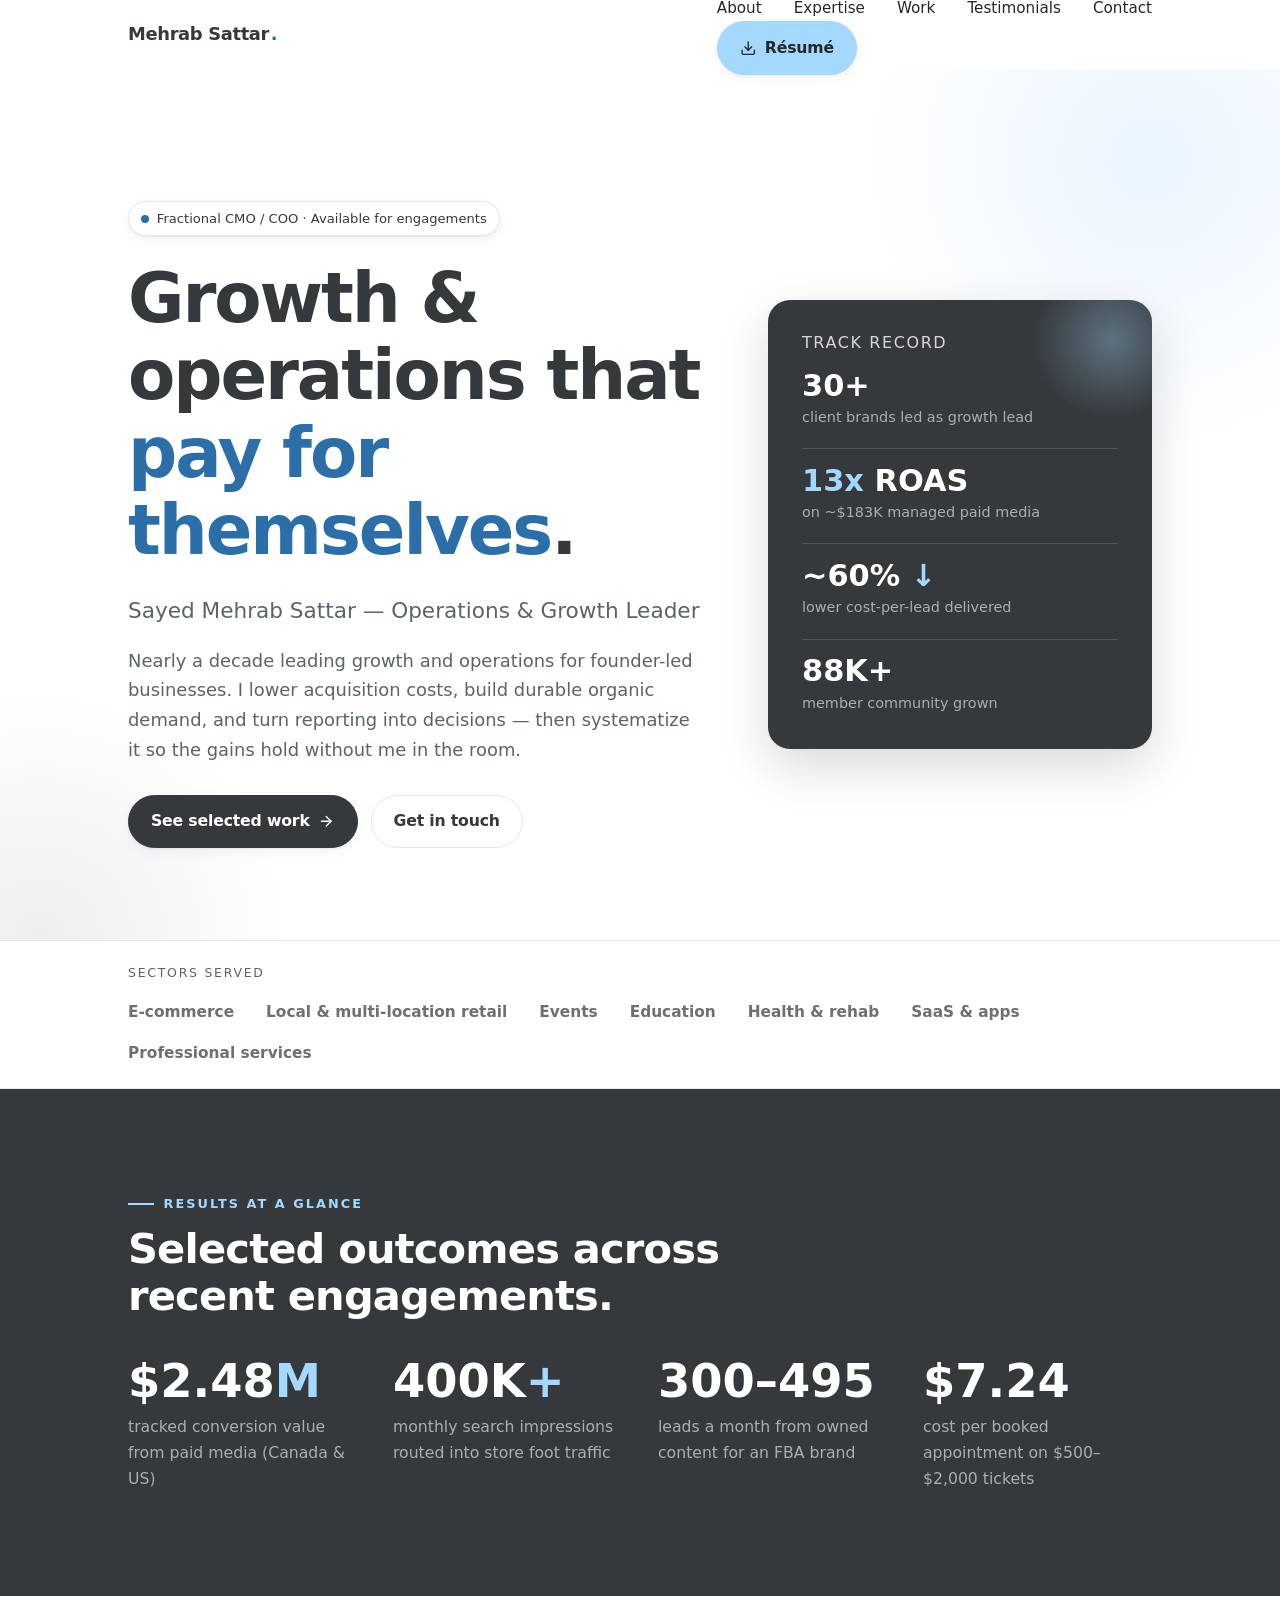
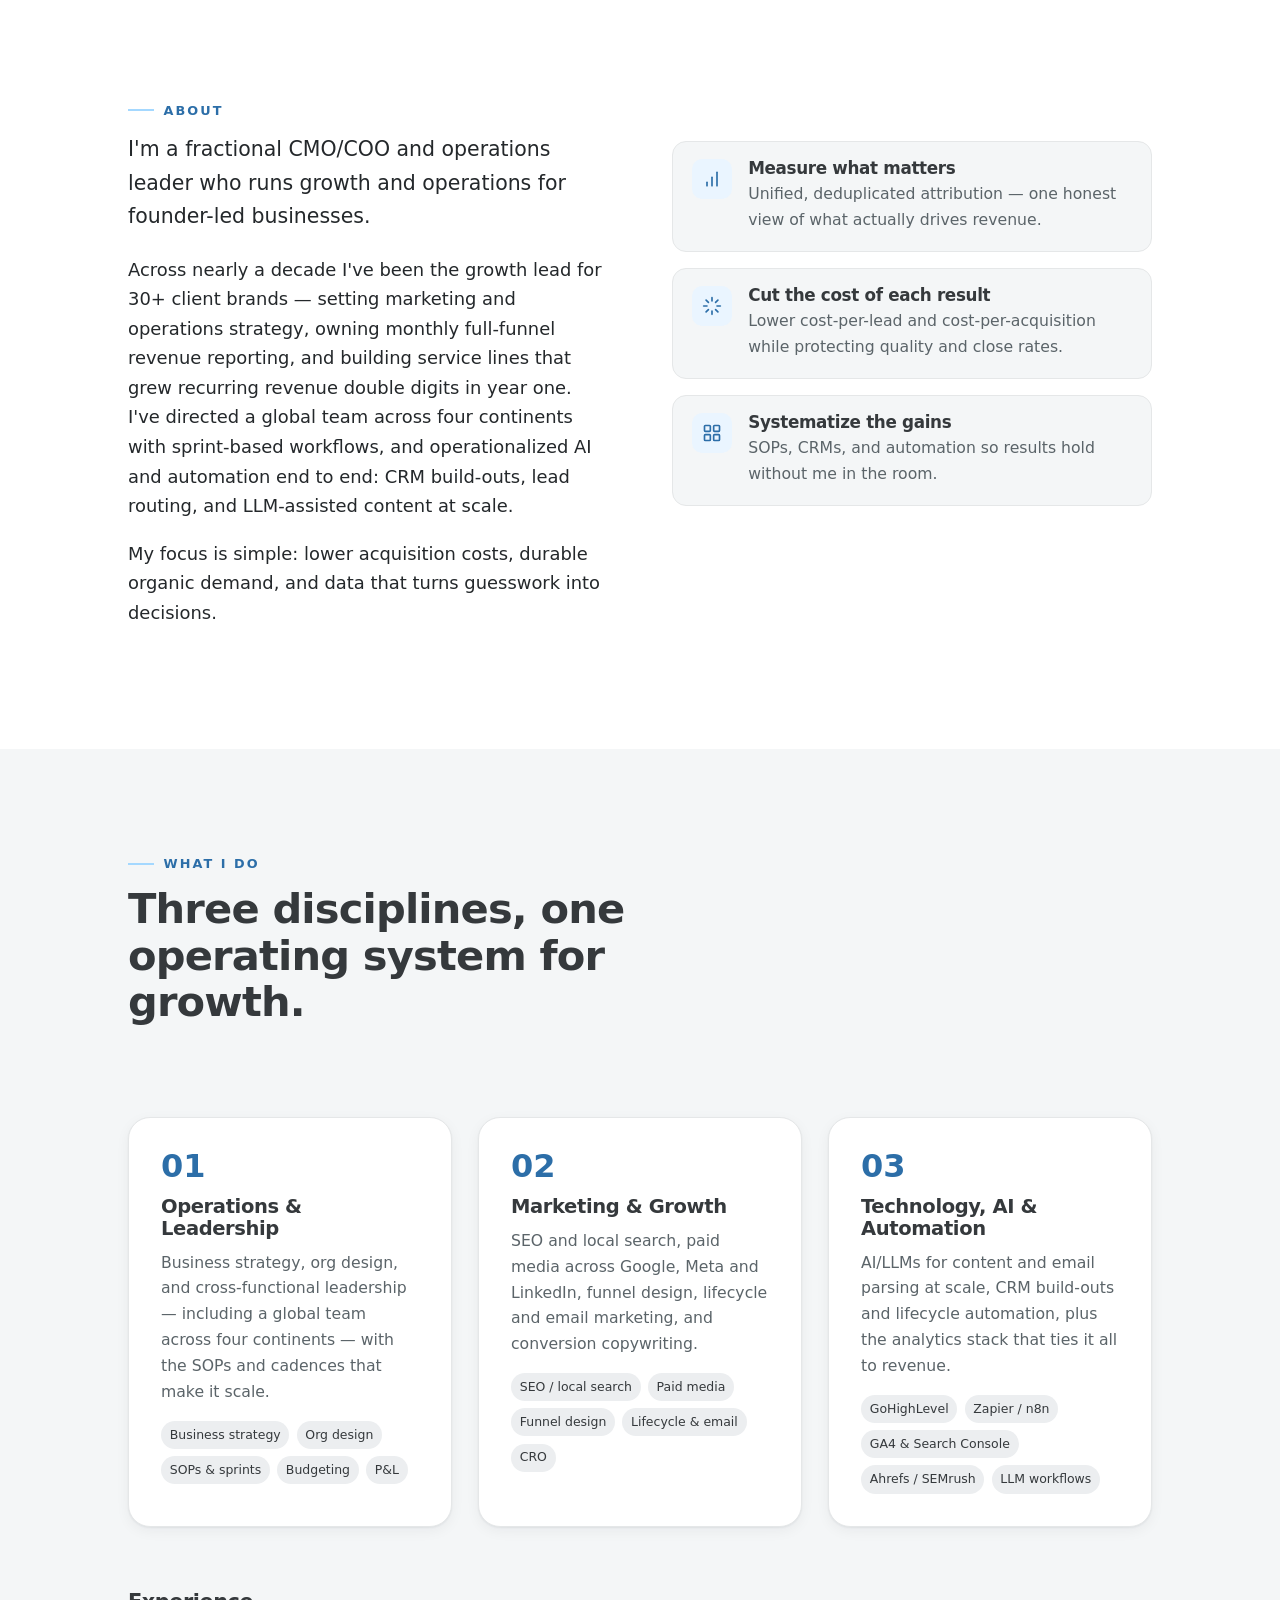
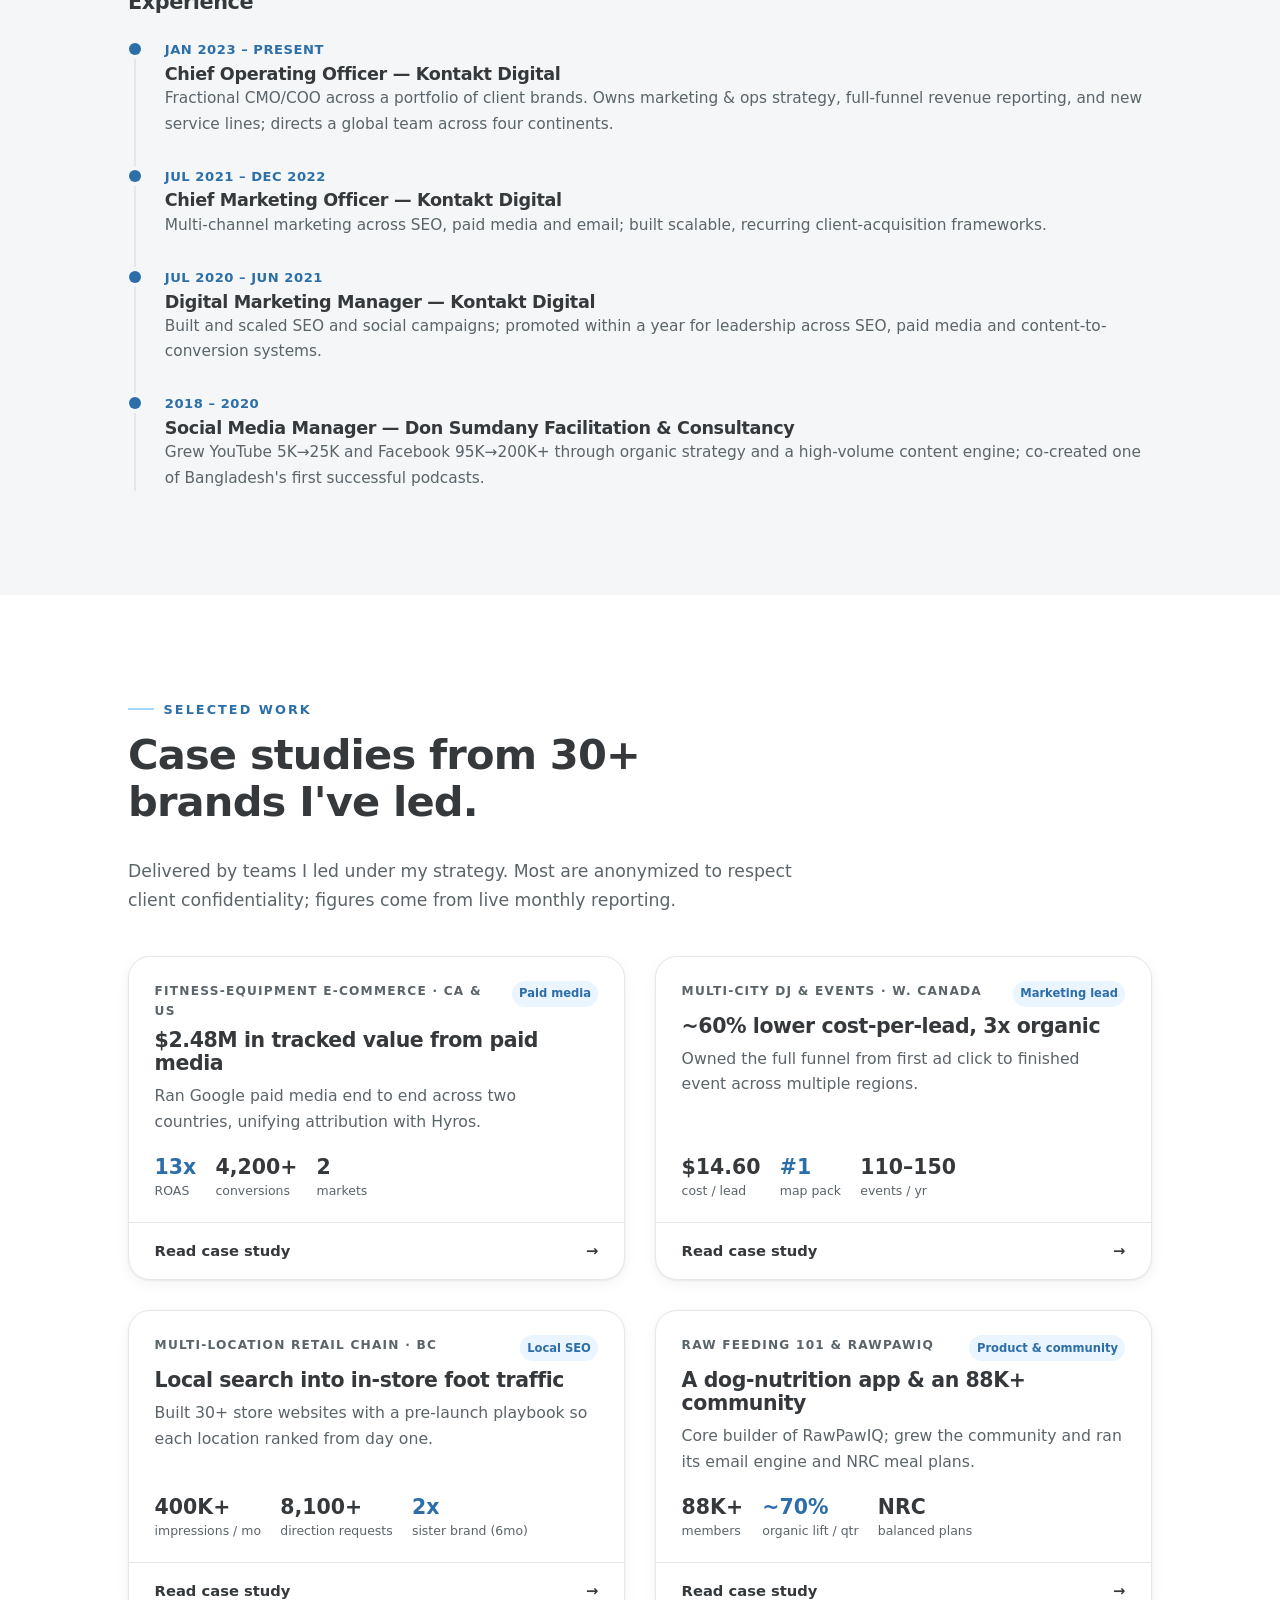
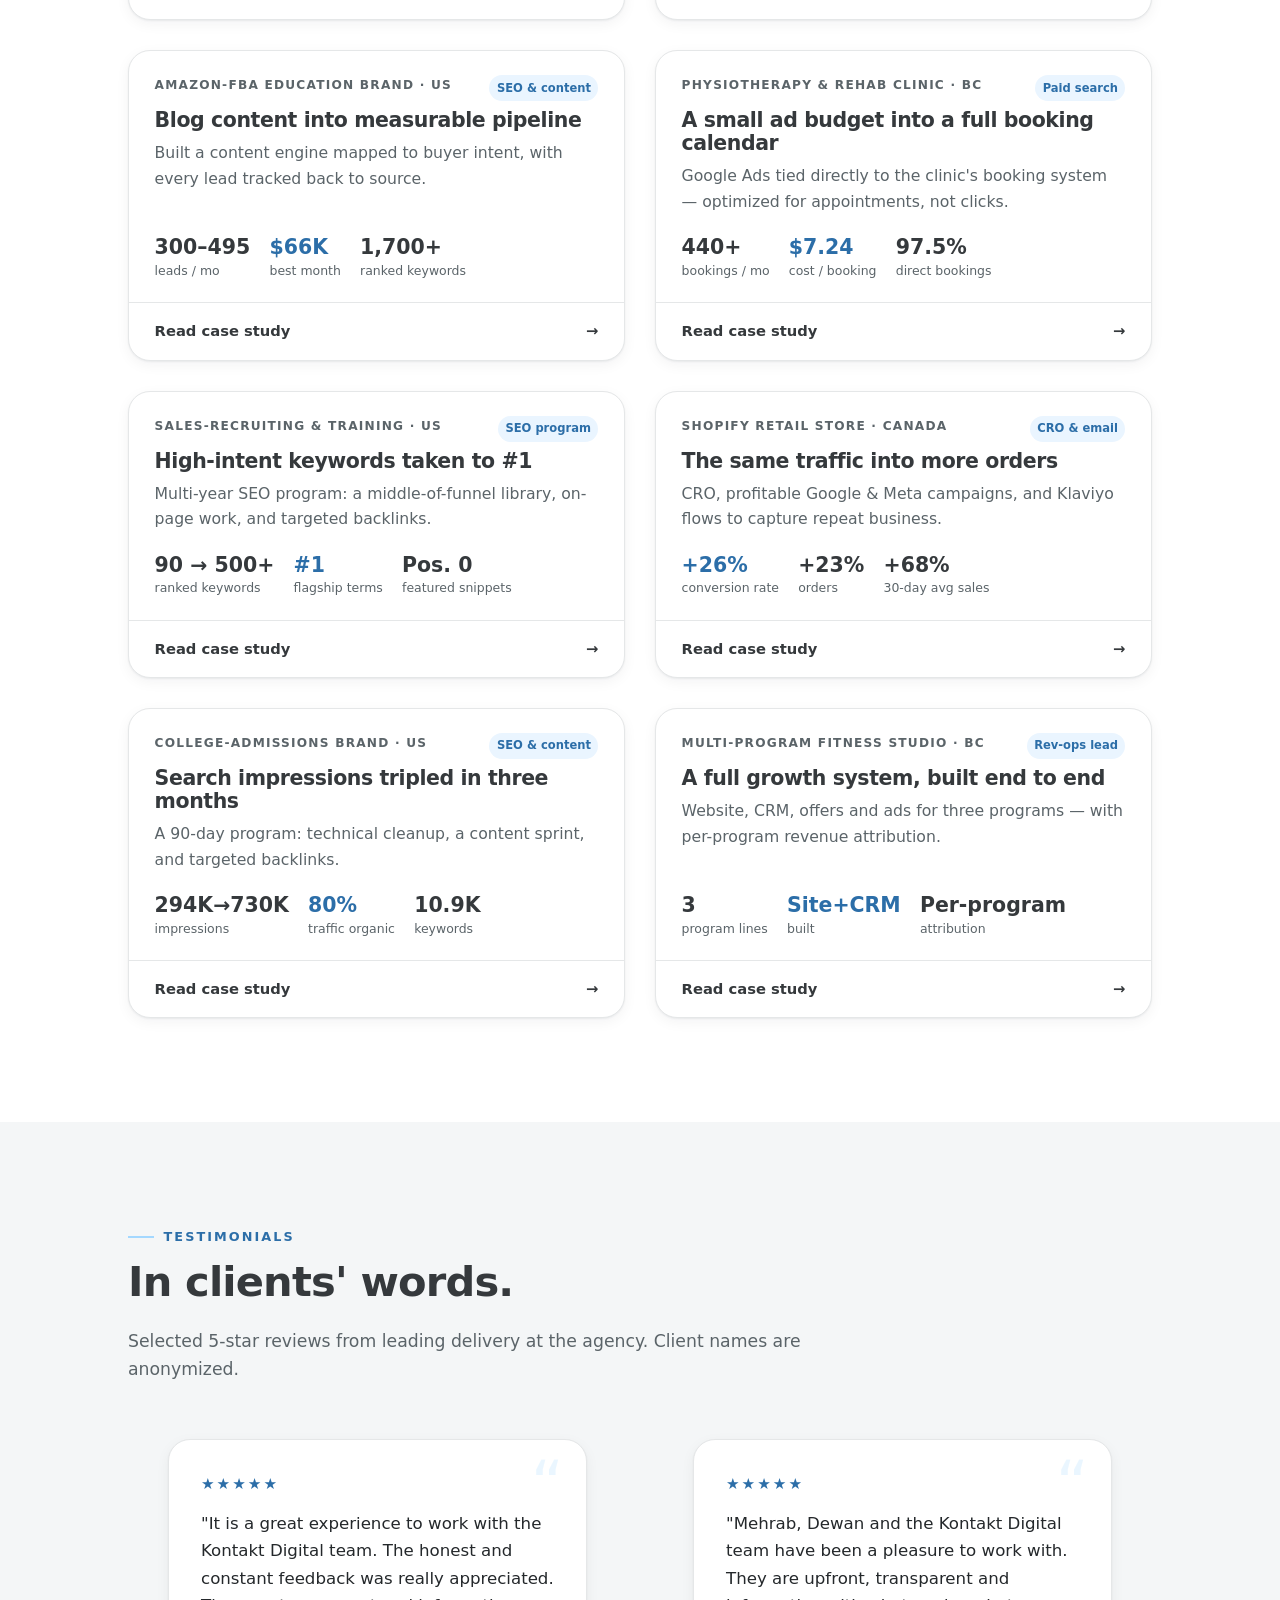
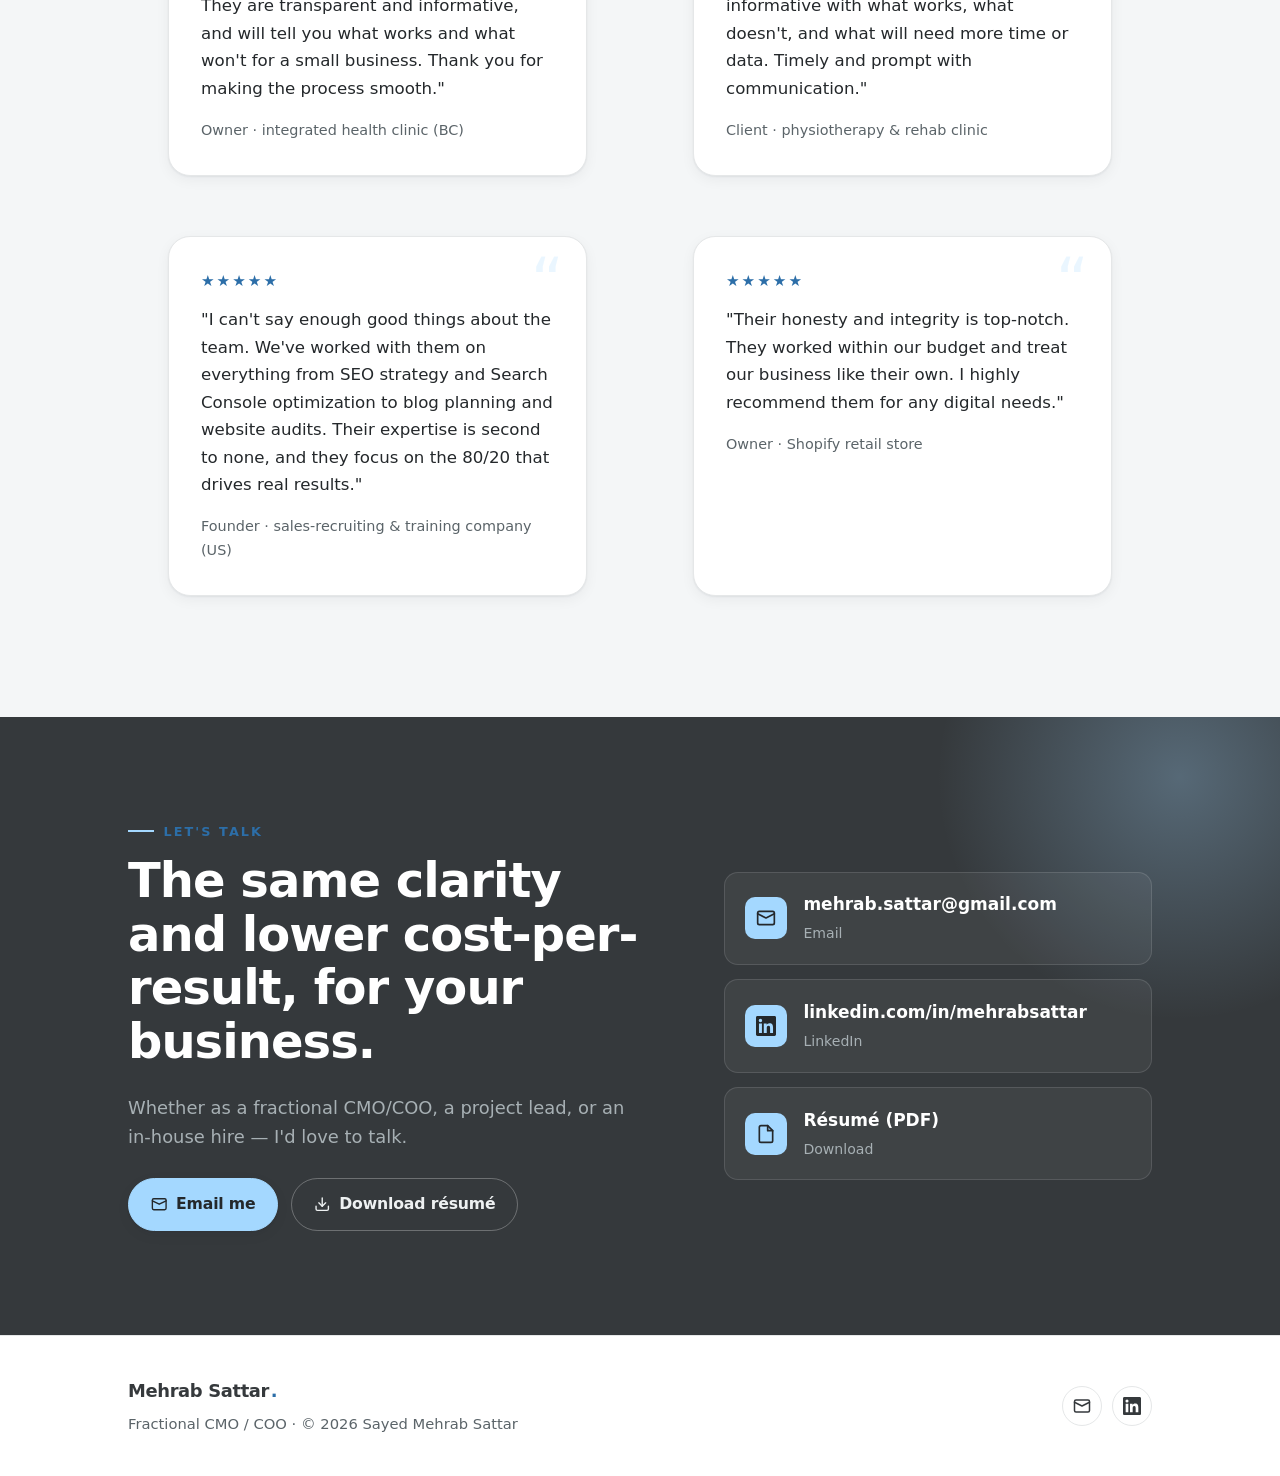
==== commit 1dc7ac5f: "Set Palette 1 (light blue + charcoal) as active theme - Refactor CSS: split shared tokens (fonts/lay" ====
--- a/index.html
+++ b/index.html
@@ -15,7 +15,7 @@
   <meta property="og:description" content="Growth & operations leader. Cut cost-per-lead ~60%, tripled organic search, and managed paid media at 13x ROAS across 30+ brands." />
   <meta name="twitter:card" content="summary_large_image" />
 
-  <link rel="icon" href="data:image/svg+xml,%3Csvg xmlns='http://www.w3.org/2000/svg' viewBox='0 0 32 32'%3E%3Crect width='32' height='32' rx='7' fill='%23012641'/%3E%3Ctext x='16' y='22' font-family='Arial,sans-serif' font-size='16' font-weight='700' fill='%23EE005A' text-anchor='middle'%3EM%3C/text%3E%3C/svg%3E" />
+  <link rel="icon" href="data:image/svg+xml,%3Csvg xmlns='http://www.w3.org/2000/svg' viewBox='0 0 32 32'%3E%3Crect width='32' height='32' rx='7' fill='%2335393C'/%3E%3Ctext x='16' y='22' font-family='Arial,sans-serif' font-size='16' font-weight='700' fill='%23A4D8FF' text-anchor='middle'%3EM%3C/text%3E%3C/svg%3E" />
 
   <!-- Fonts -->
   <link rel="preconnect" href="https://fonts.googleapis.com" />
--- a/assets/css/style.css
+++ b/assets/css/style.css
@@ -0,0 +1,619 @@
+/* ==========================================================================
+   Sayed Mehrab Sattar — mehrabsattar.com
+   Static portfolio stylesheet. No build step; plain CSS custom properties.
+
+   COLOR THEMES
+   ------------
+   Active:     Palette 1 — light blue #A4D8FF + charcoal #35393C
+   Alternate:  Palette 2 — deep navy #012641 + magenta #EE005A
+
+   The two color themes are colors-only :root blocks below. To switch, comment
+   out the active block and uncomment the other. Shared tokens (fonts, layout,
+   shadows) live in their own block and are never touched.
+   ========================================================================== */
+
+/* Shared tokens — theme-independent (type, layout, shadows). Always active. */
+:root {
+  --font-head: "Space Grotesk", system-ui, -apple-system, "Segoe UI", sans-serif;
+  --font-body: "Inter", system-ui, -apple-system, "Segoe UI", Roboto, sans-serif;
+
+  --maxw: 1120px;
+  --gutter: clamp(20px, 5vw, 48px);
+  --radius: 14px;
+  --radius-lg: 22px;
+  --shadow-sm: 0 1px 2px rgba(20,28,34,.06), 0 4px 14px rgba(20,28,34,.05);
+  --shadow-md: 0 8px 30px rgba(20,28,34,.10);
+  --shadow-lg: 0 18px 50px rgba(20,28,34,.16);
+
+  --ease: cubic-bezier(.22,.61,.36,1);
+}
+
+/* ===== ACTIVE THEME — Palette 1: light blue #A4D8FF + charcoal #35393C =====
+   Colors only. To switch palettes, comment this block out and uncomment the
+   "Palette 2" block below. Nothing else needs to change. */
+:root {
+  --brand:        #35393C;   /* charcoal — headings, primary                */
+  --accent:       #A4D8FF;   /* light blue — fills, underlines, dark-bg pops */
+  --ink:          #24282b;   /* body text                                   */
+  --ink-soft:     #5b6469;   /* muted text                                  */
+  --line:         #e5e7e8;   /* hairline borders                            */
+  --bg:           #ffffff;
+  --bg-soft:      #f4f6f7;
+  --bg-brand:     #35393C;   /* dark section background                     */
+  --on-brand:     #eef1f2;
+  --on-brand-mut: #a7b0b4;
+  --accent-ink:   #24282b;   /* text on light-blue fills (charcoal)         */
+  --brand-tint:   #eceef0;
+  --accent-tint:  #eaf5ff;   /* faint light-blue wash                       */
+  --accent-strong:#2C6EA8;   /* darker shade of the blue — legible accent   */
+                             /* text/icons on light backgrounds             */
+}
+
+/* ===== ALTERNATE THEME — Palette 2: navy #012641 + magenta #EE005A =========
+   To use, comment out the Palette 1 block above and uncomment this one.
+:root {
+  --brand:        #012641;
+  --accent:       #EE005A;
+  --ink:          #0d1b26;
+  --ink-soft:     #4a5a67;
+  --line:         #e3e8ec;
+  --bg:           #ffffff;
+  --bg-soft:      #f5f8fa;
+  --bg-brand:     #012641;
+  --on-brand:     #eaf3fa;
+  --on-brand-mut: #9fbdd2;
+  --accent-ink:   #ffffff;
+  --brand-tint:   #e7eef4;
+  --accent-tint:  #ffe6ef;
+  --accent-strong:#EE005A;
+}
+   ========================================================================= */
+
+/* ==========================================================================
+   Base
+   ========================================================================== */
+*, *::before, *::after { box-sizing: border-box; }
+
+html { scroll-behavior: smooth; -webkit-text-size-adjust: 100%; }
+@media (prefers-reduced-motion: reduce) {
+  html { scroll-behavior: auto; }
+  * { animation: none !important; transition: none !important; }
+}
+
+body {
+  margin: 0;
+  font-family: var(--font-body);
+  color: var(--ink);
+  background: var(--bg);
+  line-height: 1.65;
+  font-size: 17px;
+  -webkit-font-smoothing: antialiased;
+  text-rendering: optimizeLegibility;
+}
+
+img { max-width: 100%; height: auto; display: block; }
+
+a { color: var(--brand); text-decoration: none; }
+a:hover { color: var(--accent-strong); }
+
+h1, h2, h3, h4 {
+  font-family: var(--font-head);
+  color: var(--brand);
+  line-height: 1.12;
+  letter-spacing: -0.02em;
+  margin: 0 0 .5em;
+  font-weight: 600;
+}
+
+p { margin: 0 0 1em; }
+
+::selection { background: var(--accent); color: var(--accent-ink); }
+
+/* Focus visibility for keyboard users */
+:focus-visible {
+  outline: 3px solid var(--accent);
+  outline-offset: 2px;
+  border-radius: 4px;
+}
+
+/* ==========================================================================
+   Layout helpers
+   ========================================================================== */
+.wrap { width: 100%; max-width: var(--maxw); margin-inline: auto; padding-inline: var(--gutter); }
+
+.section { padding: clamp(56px, 9vw, 104px) 0; }
+.section--soft { background: var(--bg-soft); }
+
+.section-eyebrow {
+  font-family: var(--font-head);
+  font-size: .8rem;
+  font-weight: 600;
+  letter-spacing: .16em;
+  text-transform: uppercase;
+  color: var(--accent-strong);
+  margin: 0 0 .75rem;
+  display: flex;
+  align-items: center;
+  gap: .6rem;
+}
+.section-eyebrow::before {
+  content: "";
+  width: 26px; height: 2px;
+  background: var(--accent);
+  display: inline-block;
+}
+
+.section-title {
+  font-size: clamp(1.7rem, 3.6vw, 2.6rem);
+  max-width: 22ch;
+}
+.section-lead {
+  color: var(--ink-soft);
+  font-size: 1.08rem;
+  max-width: 62ch;
+}
+
+.skip-link {
+  position: absolute; left: -999px; top: 0; z-index: 200;
+  background: var(--brand); color: #fff; padding: 10px 16px; border-radius: 0 0 10px 0;
+}
+.skip-link:focus { left: 0; color: #fff; }
+
+/* ==========================================================================
+   Buttons
+   ========================================================================== */
+.btn {
+  --btn-bg: var(--brand);
+  --btn-fg: #fff;
+  display: inline-flex; align-items: center; gap: .55em;
+  font-family: var(--font-head);
+  font-weight: 600;
+  font-size: .98rem;
+  letter-spacing: -0.01em;
+  padding: .82em 1.4em;
+  border-radius: 999px;
+  background: var(--btn-bg);
+  color: var(--btn-fg);
+  border: 1.5px solid var(--btn-bg);
+  cursor: pointer;
+  transition: transform .18s var(--ease), box-shadow .18s var(--ease), background .18s var(--ease);
+  box-shadow: var(--shadow-sm);
+}
+.btn:hover { color: var(--btn-fg); transform: translateY(-2px); box-shadow: var(--shadow-md); }
+.btn:active { transform: translateY(0); }
+
+.btn--accent { --btn-bg: var(--accent); --btn-fg: var(--accent-ink); }
+.btn--ghost {
+  --btn-bg: transparent; --btn-fg: var(--brand);
+  border-color: var(--line);
+  box-shadow: none;
+}
+.btn--ghost:hover { border-color: var(--brand); color: var(--brand); }
+.btn--on-dark { --btn-bg: transparent; --btn-fg: var(--on-brand); border-color: rgba(255,255,255,.28); box-shadow:none; }
+.btn--on-dark:hover { --btn-bg: rgba(255,255,255,.08); color:#fff; }
+
+.btn svg { width: 1.05em; height: 1.05em; }
+
+/* ==========================================================================
+   Header / nav
+   ========================================================================== */
+.site-header {
+  position: sticky; top: 0; z-index: 100;
+  background: rgba(255,255,255,.82);
+  backdrop-filter: saturate(160%) blur(12px);
+  -webkit-backdrop-filter: saturate(160%) blur(12px);
+  border-bottom: 1px solid transparent;
+  transition: border-color .25s var(--ease), box-shadow .25s var(--ease);
+}
+.site-header.is-stuck { border-color: var(--line); box-shadow: 0 6px 24px rgba(20,28,34,.05); }
+
+.nav {
+  display: flex; align-items: center; justify-content: space-between;
+  height: 68px;
+}
+.brand {
+  font-family: var(--font-head);
+  font-weight: 700;
+  font-size: 1.12rem;
+  letter-spacing: -0.02em;
+  color: var(--brand);
+  display: inline-flex; align-items: baseline; gap: .1em;
+}
+.brand .dot { color: var(--accent-strong); }
+.brand:hover { color: var(--brand); }
+
+.nav-links { display: flex; align-items: center; gap: 2rem; list-style: none; margin: 0; padding: 0; }
+.nav-links a {
+  font-family: var(--font-head);
+  font-size: .95rem;
+  font-weight: 500;
+  color: var(--ink);
+  position: relative;
+}
+.nav-links a::after {
+  content: ""; position: absolute; left: 0; bottom: -6px; height: 2px; width: 0;
+  background: var(--accent); transition: width .22s var(--ease);
+}
+.nav-links a:hover { color: var(--brand); }
+.nav-links a:hover::after { width: 100%; }
+
+.nav-cta { display: flex; align-items: center; gap: .9rem; }
+
+.nav-toggle {
+  display: none;
+  background: none; border: 0; cursor: pointer;
+  width: 44px; height: 44px; padding: 10px; margin-right: -8px;
+  color: var(--brand);
+}
+.nav-toggle span {
+  display: block; height: 2px; width: 100%; background: currentColor; border-radius: 2px;
+  transition: transform .25s var(--ease), opacity .2s var(--ease);
+}
+.nav-toggle span + span { margin-top: 6px; }
+.nav-toggle[aria-expanded="true"] span:nth-child(1) { transform: translateY(8px) rotate(45deg); }
+.nav-toggle[aria-expanded="true"] span:nth-child(2) { opacity: 0; }
+.nav-toggle[aria-expanded="true"] span:nth-child(3) { transform: translateY(-8px) rotate(-45deg); }
+
+@media (max-width: 820px) {
+  .nav-toggle { display: block; }
+  .nav-menu {
+    position: fixed; inset: 68px 0 auto 0;
+    background: var(--bg);
+    border-bottom: 1px solid var(--line);
+    box-shadow: var(--shadow-md);
+    display: grid; gap: 0;
+    padding: 8px var(--gutter) 20px;
+    clip-path: inset(0 0 100% 0);
+    transition: clip-path .3s var(--ease);
+  }
+  .nav-menu.is-open { clip-path: inset(0 0 0 0); }
+  .nav-links { flex-direction: column; align-items: stretch; gap: 0; }
+  .nav-links li { border-bottom: 1px solid var(--line); }
+  .nav-links a { display: block; padding: 15px 2px; }
+  .nav-links a::after { display: none; }
+  .nav-cta { padding-top: 16px; }
+  .nav-cta .btn { width: 100%; justify-content: center; }
+}
+
+/* ==========================================================================
+   Hero
+   ========================================================================== */
+.hero { position: relative; overflow: hidden; padding: clamp(64px, 11vw, 132px) 0 clamp(52px, 8vw, 92px); }
+.hero::before {
+  content: ""; position: absolute; z-index: -1;
+  width: 620px; height: 620px; right: -180px; top: -220px;
+  background: radial-gradient(circle at center, var(--accent-tint), transparent 66%);
+  border-radius: 50%;
+}
+.hero::after {
+  content: ""; position: absolute; z-index: -1;
+  width: 520px; height: 520px; left: -220px; bottom: -260px;
+  background: radial-gradient(circle at center, var(--brand-tint), transparent 68%);
+  border-radius: 50%;
+}
+.hero-grid { display: grid; grid-template-columns: 1.35fr .9fr; gap: clamp(32px, 5vw, 64px); align-items: center; }
+
+.hero-pill {
+  display: inline-flex; align-items: center; gap: .5rem;
+  font-family: var(--font-head); font-size: .82rem; font-weight: 500;
+  color: var(--brand);
+  background: var(--bg); border: 1px solid var(--line);
+  padding: .45em .9em; border-radius: 999px; box-shadow: var(--shadow-sm);
+  margin-bottom: 1.5rem;
+}
+.hero-pill .ping { width: 8px; height: 8px; border-radius: 50%; background: var(--accent-strong); animation: ping 2.4s var(--ease) infinite; }
+@keyframes ping { 0%{box-shadow:0 0 0 0 color-mix(in srgb, var(--accent-strong) 45%, transparent);} 70%{box-shadow:0 0 0 8px transparent;} 100%{box-shadow:0 0 0 0 transparent;} }
+
+.hero h1 {
+  font-size: clamp(2.5rem, 6.2vw, 4.3rem);
+  letter-spacing: -0.03em;
+  margin-bottom: .35em;
+}
+.hero h1 .accent { color: var(--accent-strong); }
+.hero-role {
+  font-family: var(--font-head);
+  font-size: clamp(1.05rem, 2.2vw, 1.35rem);
+  color: var(--ink-soft);
+  font-weight: 500;
+  margin-bottom: 1.1rem;
+}
+.hero-pitch { font-size: 1.12rem; color: var(--ink-soft); max-width: 52ch; margin-bottom: 1.9rem; }
+.hero-actions { display: flex; flex-wrap: wrap; gap: .8rem; align-items: center; }
+
+.hero-card {
+  background: var(--bg-brand);
+  color: var(--on-brand);
+  border-radius: var(--radius-lg);
+  padding: clamp(24px, 3vw, 34px);
+  box-shadow: var(--shadow-lg);
+  position: relative;
+  overflow: hidden;
+}
+.hero-card::after {
+  content:""; position:absolute; right:-40px; top:-40px; width:160px; height:160px;
+  background: radial-gradient(circle, color-mix(in srgb, var(--accent) 35%, transparent), transparent 70%);
+}
+.hero-card h2 {
+  color: #fff; font-size: 1rem; letter-spacing: .1em; text-transform: uppercase;
+  font-weight: 500; opacity: .8; margin-bottom: 1.2rem;
+}
+.hero-stats { display: grid; gap: 1.15rem; }
+.hero-stats .stat { border-top: 1px solid rgba(255,255,255,.14); padding-top: 1.05rem; }
+.hero-stats .stat:first-child { border-top: 0; padding-top: 0; }
+.hero-stats .num { font-family: var(--font-head); font-weight: 700; font-size: 1.9rem; color: #fff; line-height: 1; }
+.hero-stats .num .accent { color: var(--accent); }
+.hero-stats .lbl { font-size: .9rem; color: var(--on-brand-mut); margin-top: .3rem; }
+
+@media (max-width: 860px) {
+  .hero-grid { grid-template-columns: 1fr; }
+  .hero-card { order: 2; }
+}
+
+/* ==========================================================================
+   Marquee / trusted logos strip (text-based)
+   ========================================================================== */
+.logos { border-top: 1px solid var(--line); border-bottom: 1px solid var(--line); background: var(--bg); }
+.logos .wrap { display: flex; flex-wrap: wrap; align-items: center; gap: 1rem 2.4rem; padding-block: 22px; }
+.logos .label { font-family: var(--font-head); font-size: .78rem; letter-spacing: .14em; text-transform: uppercase; color: var(--ink-soft); }
+.logos ul { list-style: none; display: flex; flex-wrap: wrap; gap: 1rem 2rem; margin: 0; padding: 0; }
+.logos li { font-family: var(--font-head); font-weight: 600; color: var(--brand); opacity: .72; font-size: .96rem; }
+
+/* ==========================================================================
+   Stats band (Results at a glance)
+   ========================================================================== */
+.stats-band { background: var(--bg-brand); color: var(--on-brand); }
+.stats-grid { display: grid; grid-template-columns: repeat(4, 1fr); gap: clamp(20px, 3vw, 36px); }
+.stat-card .num {
+  font-family: var(--font-head); font-weight: 700;
+  font-size: clamp(2rem, 4vw, 2.9rem); line-height: 1; color: #fff;
+}
+.stat-card .num .accent { color: var(--accent); }
+.stat-card .lbl { color: var(--on-brand-mut); margin-top: .6rem; font-size: .98rem; }
+.stats-band .section-eyebrow { color: var(--accent); }
+.stats-band .section-title { color: #fff; margin-bottom: 2.4rem; }
+@media (max-width: 720px){ .stats-grid { grid-template-columns: repeat(2, 1fr); } }
+
+/* ==========================================================================
+   About
+   ========================================================================== */
+.about-grid { display: grid; grid-template-columns: 1fr 1fr; gap: clamp(32px, 5vw, 72px); align-items: start; }
+.about-grid .lead-col p { font-size: 1.12rem; }
+.about-grid .lead-col p:first-of-type { font-size: 1.28rem; color: var(--ink); }
+.principles { display: grid; gap: 1rem; margin-top: .5rem; }
+.principle {
+  display: flex; gap: 1rem; align-items: flex-start;
+  padding: 1.1rem 1.2rem;
+  background: var(--bg-soft); border: 1px solid var(--line); border-radius: var(--radius);
+  transition: transform .2s var(--ease), box-shadow .2s var(--ease);
+}
+.principle:hover { transform: translateY(-3px); box-shadow: var(--shadow-md); }
+.principle .ic {
+  flex: none; width: 40px; height: 40px; border-radius: 10px;
+  display: grid; place-items: center;
+  background: var(--accent-tint); color: var(--accent-strong);
+}
+.principle .ic svg { width: 20px; height: 20px; }
+.principle h3 { font-size: 1.05rem; margin-bottom: .2rem; }
+.principle p { margin: 0; font-size: .98rem; color: var(--ink-soft); }
+@media (max-width: 820px){ .about-grid { grid-template-columns: 1fr; } }
+
+/* ==========================================================================
+   Skills / expertise
+   ========================================================================== */
+.skills-grid { display: grid; grid-template-columns: repeat(3, 1fr); gap: clamp(18px, 2.5vw, 26px); }
+.skill-card {
+  background: var(--bg); border: 1px solid var(--line); border-radius: var(--radius-lg);
+  padding: clamp(24px, 3vw, 32px);
+  box-shadow: var(--shadow-sm);
+  transition: transform .22s var(--ease), box-shadow .22s var(--ease), border-color .22s var(--ease);
+}
+.skill-card:hover { transform: translateY(-4px); box-shadow: var(--shadow-md); border-color: transparent; }
+.skill-card .kicker { font-family: var(--font-head); font-size: 2rem; font-weight: 700; color: var(--accent-strong); line-height: 1; }
+.skill-card h3 { margin: .9rem 0 .6rem; font-size: 1.22rem; }
+.skill-card p { color: var(--ink-soft); font-size: .98rem; margin-bottom: 1rem; }
+.tags { display: flex; flex-wrap: wrap; gap: .45rem; }
+.tag {
+  font-family: var(--font-head); font-size: .78rem; font-weight: 500;
+  color: var(--brand); background: var(--brand-tint);
+  padding: .3em .7em; border-radius: 999px;
+}
+@media (max-width: 860px){ .skills-grid { grid-template-columns: 1fr; } }
+
+/* Experience timeline */
+.xp { margin-top: clamp(40px, 6vw, 64px); }
+.xp-title { font-size: 1.3rem; margin-bottom: 1.6rem; }
+.timeline { display: grid; gap: 0; border-left: 2px solid var(--line); margin-left: 6px; }
+.tl-item { position: relative; padding: 0 0 1.8rem 1.8rem; }
+.tl-item:last-child { padding-bottom: 0; }
+.tl-item::before {
+  content: ""; position: absolute; left: -7px; top: 4px;
+  width: 12px; height: 12px; border-radius: 50%;
+  background: var(--accent-strong); box-shadow: 0 0 0 4px var(--bg-soft);
+}
+.tl-item .when { font-family: var(--font-head); font-size: .82rem; font-weight: 600; letter-spacing: .04em; color: var(--accent-strong); text-transform: uppercase; }
+.tl-item h4 { font-size: 1.1rem; margin: .25rem 0 .1rem; }
+.tl-item .org { color: var(--ink-soft); font-size: .96rem; }
+
+/* ==========================================================================
+   Portfolio grid
+   ========================================================================== */
+.work-head { display: flex; justify-content: space-between; align-items: flex-end; gap: 2rem; flex-wrap: wrap; margin-bottom: 2.6rem; }
+
+.work-grid { display: grid; grid-template-columns: repeat(2, 1fr); gap: clamp(20px, 3vw, 30px); }
+.case-card {
+  display: flex; flex-direction: column;
+  background: var(--bg); border: 1px solid var(--line); border-radius: var(--radius-lg);
+  overflow: hidden; box-shadow: var(--shadow-sm);
+  transition: transform .24s var(--ease), box-shadow .24s var(--ease), border-color .24s var(--ease);
+  color: var(--ink);
+  height: 100%;
+}
+.case-card:hover { transform: translateY(-6px); box-shadow: var(--shadow-lg); border-color: transparent; color: var(--ink); }
+.case-card__top {
+  padding: 1.5rem 1.6rem .2rem;
+  display: flex; align-items: flex-start; justify-content: space-between; gap: 1rem;
+}
+.case-card__cat { font-family: var(--font-head); font-size: .76rem; font-weight: 600; letter-spacing: .1em; text-transform: uppercase; color: var(--ink-soft); }
+.case-card__role {
+  flex: none; font-family: var(--font-head); font-size: .72rem; font-weight: 600;
+  color: var(--accent-strong); background: var(--accent-tint);
+  padding: .3em .65em; border-radius: 999px; white-space: nowrap;
+}
+.case-card__body { padding: .3rem 1.6rem 1.4rem; flex: 1 1 auto; }
+.case-card__body h3 { font-size: 1.28rem; margin-bottom: .5rem; letter-spacing: -0.02em; }
+.case-card__body p { color: var(--ink-soft); font-size: .98rem; margin: 0; }
+.case-card__metrics {
+  display: flex; flex-wrap: wrap; gap: 1.2rem;
+  padding: 0 1.6rem 1.3rem;
+}
+.case-card__metric .m { font-family: var(--font-head); font-weight: 700; font-size: 1.28rem; color: var(--brand); line-height: 1; }
+.case-card__metric .m .accent { color: var(--accent-strong); }
+.case-card__metric .k { font-size: .78rem; color: var(--ink-soft); margin-top: .2rem; }
+.case-card__foot {
+  margin-top: auto;
+  border-top: 1px solid var(--line);
+  padding: 1rem 1.6rem;
+  display: flex; align-items: center; justify-content: space-between;
+  font-family: var(--font-head); font-weight: 600; font-size: .92rem; color: var(--brand);
+}
+.case-card__foot .arrow { transition: transform .22s var(--ease); }
+.case-card:hover .case-card__foot { color: var(--accent-strong); }
+.case-card:hover .case-card__foot .arrow { transform: translateX(5px); }
+@media (max-width: 760px){ .work-grid { grid-template-columns: 1fr; } }
+
+/* ==========================================================================
+   Testimonials
+   ========================================================================== */
+.quotes-grid { display: grid; grid-template-columns: repeat(2, 1fr); gap: clamp(18px, 2.5vw, 26px); }
+.quote {
+  background: var(--bg); border: 1px solid var(--line); border-radius: var(--radius-lg);
+  padding: clamp(24px, 3vw, 32px); box-shadow: var(--shadow-sm);
+  position: relative;
+}
+.quote::before {
+  content: "\201C"; font-family: var(--font-head); font-size: 4rem; line-height: 1;
+  color: var(--accent); opacity: .22; position: absolute; top: 12px; right: 22px;
+}
+.quote .stars { color: var(--accent-strong); letter-spacing: 2px; margin-bottom: .8rem; font-size: .95rem; }
+.quote p { font-size: 1.04rem; color: var(--ink); }
+.quote .who { font-family: var(--font-head); font-size: .9rem; color: var(--ink-soft); font-weight: 500; margin-top: .4rem; }
+@media (max-width: 760px){ .quotes-grid { grid-template-columns: 1fr; } }
+
+/* ==========================================================================
+   Contact
+   ========================================================================== */
+.contact { background: var(--bg-brand); color: var(--on-brand); position: relative; overflow: hidden; }
+.contact::before {
+  content:""; position:absolute; z-index:0; width:520px; height:520px; right:-160px; top:-200px;
+  background: radial-gradient(circle, color-mix(in srgb, var(--accent) 30%, transparent), transparent 66%);
+}
+.contact .wrap { position: relative; z-index: 1; }
+.contact-grid { display: grid; grid-template-columns: 1.1fr .9fr; gap: clamp(32px, 6vw, 72px); align-items: center; }
+.contact h2 { color: #fff; font-size: clamp(2rem, 4.5vw, 3rem); }
+.contact .section-lead { color: var(--on-brand-mut); font-size: 1.12rem; }
+.contact-actions { display: flex; flex-wrap: wrap; gap: .8rem; margin-top: 1.6rem; }
+.contact-links { display: grid; gap: .9rem; }
+.contact-link {
+  display: flex; align-items: center; gap: 1rem;
+  padding: 1.1rem 1.3rem; border-radius: var(--radius);
+  background: rgba(255,255,255,.05); border: 1px solid rgba(255,255,255,.12);
+  color: var(--on-brand);
+  transition: background .2s var(--ease), transform .2s var(--ease), border-color .2s var(--ease);
+}
+.contact-link:hover { background: rgba(255,255,255,.1); transform: translateX(4px); color: #fff; border-color: rgba(255,255,255,.25); }
+.contact-link .ic { flex: none; width: 42px; height: 42px; border-radius: 10px; background: var(--accent); color: var(--accent-ink); display: grid; place-items: center; }
+.contact-link .ic svg { width: 20px; height: 20px; }
+.contact-link .t { font-family: var(--font-head); font-weight: 600; color: #fff; line-height: 1.2; }
+.contact-link .s { font-size: .88rem; color: var(--on-brand-mut); }
+@media (max-width: 820px){ .contact-grid { grid-template-columns: 1fr; } }
+
+/* ==========================================================================
+   Footer
+   ========================================================================== */
+.site-footer { background: var(--bg); border-top: 1px solid var(--line); padding: 40px 0; }
+.footer-grid { display: flex; align-items: center; justify-content: space-between; gap: 1.5rem; flex-wrap: wrap; }
+.footer-grid .muted { color: var(--ink-soft); font-size: .92rem; }
+.footer-social { display: flex; gap: .6rem; }
+.footer-social a {
+  width: 40px; height: 40px; border-radius: 50%;
+  display: grid; place-items: center;
+  border: 1px solid var(--line); color: var(--brand);
+  transition: background .2s var(--ease), color .2s var(--ease), transform .2s var(--ease);
+}
+.footer-social a:hover { background: var(--brand); color: #fff; transform: translateY(-2px); }
+.footer-social svg { width: 18px; height: 18px; }
+
+/* ==========================================================================
+   Reveal-on-scroll animation
+   ========================================================================== */
+.reveal { opacity: 0; transform: translateY(24px); transition: opacity .7s var(--ease), transform .7s var(--ease); }
+.reveal.is-in { opacity: 1; transform: none; }
+@media (prefers-reduced-motion: reduce){ .reveal { opacity: 1; transform: none; } }
+
+/* ==========================================================================
+   Case study (project) pages
+   ========================================================================== */
+.cs-hero { padding: clamp(40px, 7vw, 80px) 0 clamp(28px, 4vw, 44px); background: var(--bg-soft); border-bottom: 1px solid var(--line); }
+.breadcrumb { font-family: var(--font-head); font-size: .88rem; color: var(--ink-soft); margin-bottom: 1.4rem; display: flex; gap: .5rem; align-items: center; flex-wrap: wrap; }
+.breadcrumb a { color: var(--ink-soft); }
+.breadcrumb a:hover { color: var(--accent-strong); }
+.breadcrumb .sep { opacity: .5; }
+
+.cs-cat { font-family: var(--font-head); font-size: .82rem; font-weight: 600; letter-spacing: .12em; text-transform: uppercase; color: var(--accent-strong); }
+.cs-hero h1 { font-size: clamp(2rem, 5vw, 3.2rem); margin: .5rem 0 .5rem; max-width: 20ch; }
+.cs-sub { color: var(--ink-soft); font-family: var(--font-head); font-weight: 500; font-size: 1.05rem; }
+.cs-role-line { margin-top: 1.2rem; display: flex; flex-wrap: wrap; gap: .6rem; }
+.cs-role-line .chip { font-family: var(--font-head); font-size: .82rem; font-weight: 500; color: var(--brand); background: var(--bg); border: 1px solid var(--line); padding: .4em .85em; border-radius: 999px; }
+
+.cs-metrics { background: var(--bg-brand); color: var(--on-brand); }
+.cs-metrics .metrics-row { display: grid; grid-template-columns: repeat(4, 1fr); gap: clamp(18px, 3vw, 34px); }
+.cs-metrics .num { font-family: var(--font-head); font-weight: 700; font-size: clamp(1.7rem, 3.6vw, 2.6rem); color: #fff; line-height: 1; }
+.cs-metrics .num .accent { color: var(--accent); }
+.cs-metrics .lbl { color: var(--on-brand-mut); margin-top: .5rem; font-size: .94rem; }
+@media (max-width: 720px){ .cs-metrics .metrics-row { grid-template-columns: repeat(2,1fr); } }
+
+.cs-body { padding: clamp(48px, 7vw, 88px) 0; }
+.cs-layout { display: grid; grid-template-columns: 1fr; gap: clamp(32px, 5vw, 48px); max-width: 760px; margin-inline: auto; }
+.cs-block h2 {
+  font-size: 1.5rem; margin-bottom: .7rem;
+  display: flex; align-items: center; gap: .7rem;
+}
+.cs-block h2::before {
+  content: ""; width: 10px; height: 10px; border-radius: 3px; background: var(--accent-strong); flex: none;
+}
+.cs-block p { font-size: 1.08rem; color: var(--ink); }
+.cs-block ul { margin: 0; padding: 0; list-style: none; display: grid; gap: .8rem; }
+.cs-block li { position: relative; padding-left: 1.7rem; color: var(--ink); font-size: 1.06rem; }
+.cs-block li::before {
+  content: ""; position: absolute; left: 0; top: .55em;
+  width: 8px; height: 8px; border-radius: 50%; background: var(--accent-strong);
+}
+.cs-block li strong { color: var(--brand); }
+
+.cs-figure { margin: 0; }
+.cs-figure img { border: 1px solid var(--line); border-radius: var(--radius); box-shadow: var(--shadow-sm); background:#fff; }
+.cs-figure figcaption { font-size: .9rem; color: var(--ink-soft); margin-top: .7rem; text-align: center; font-family: var(--font-head); }
+
+.cs-callout {
+  background: var(--brand-tint); border-left: 4px solid var(--accent);
+  border-radius: 0 var(--radius) var(--radius) 0;
+  padding: 1.3rem 1.5rem; font-size: 1.08rem; color: var(--brand);
+}
+.cs-callout strong { color: var(--brand); }
+
+.cs-nav { border-top: 1px solid var(--line); padding: clamp(32px,5vw,56px) 0; background: var(--bg-soft); }
+.cs-nav .wrap { display: flex; justify-content: space-between; align-items: center; gap: 1rem; flex-wrap: wrap; }
+.cs-nav .back { font-family: var(--font-head); font-weight: 600; color: var(--brand); display: inline-flex; align-items:center; gap:.5rem; }
+.cs-nav .back:hover { color: var(--accent-strong); }
+
+/* Prev/next between case studies */
+.cs-pager { display: flex; gap: 1rem; }
+.cs-pager a { font-family: var(--font-head); font-weight: 600; font-size: .92rem; color: var(--ink-soft); display: inline-flex; align-items: center; gap: .4rem; }
+.cs-pager a:hover { color: var(--accent-strong); }
+
+/* ==========================================================================
+   Utilities
+   ========================================================================== */
+.center { text-align: center; }
+.mt-0 { margin-top: 0; }
+.sr-only { position: absolute; width: 1px; height: 1px; padding: 0; margin: -1px; overflow: hidden; clip: rect(0,0,0,0); border: 0; }
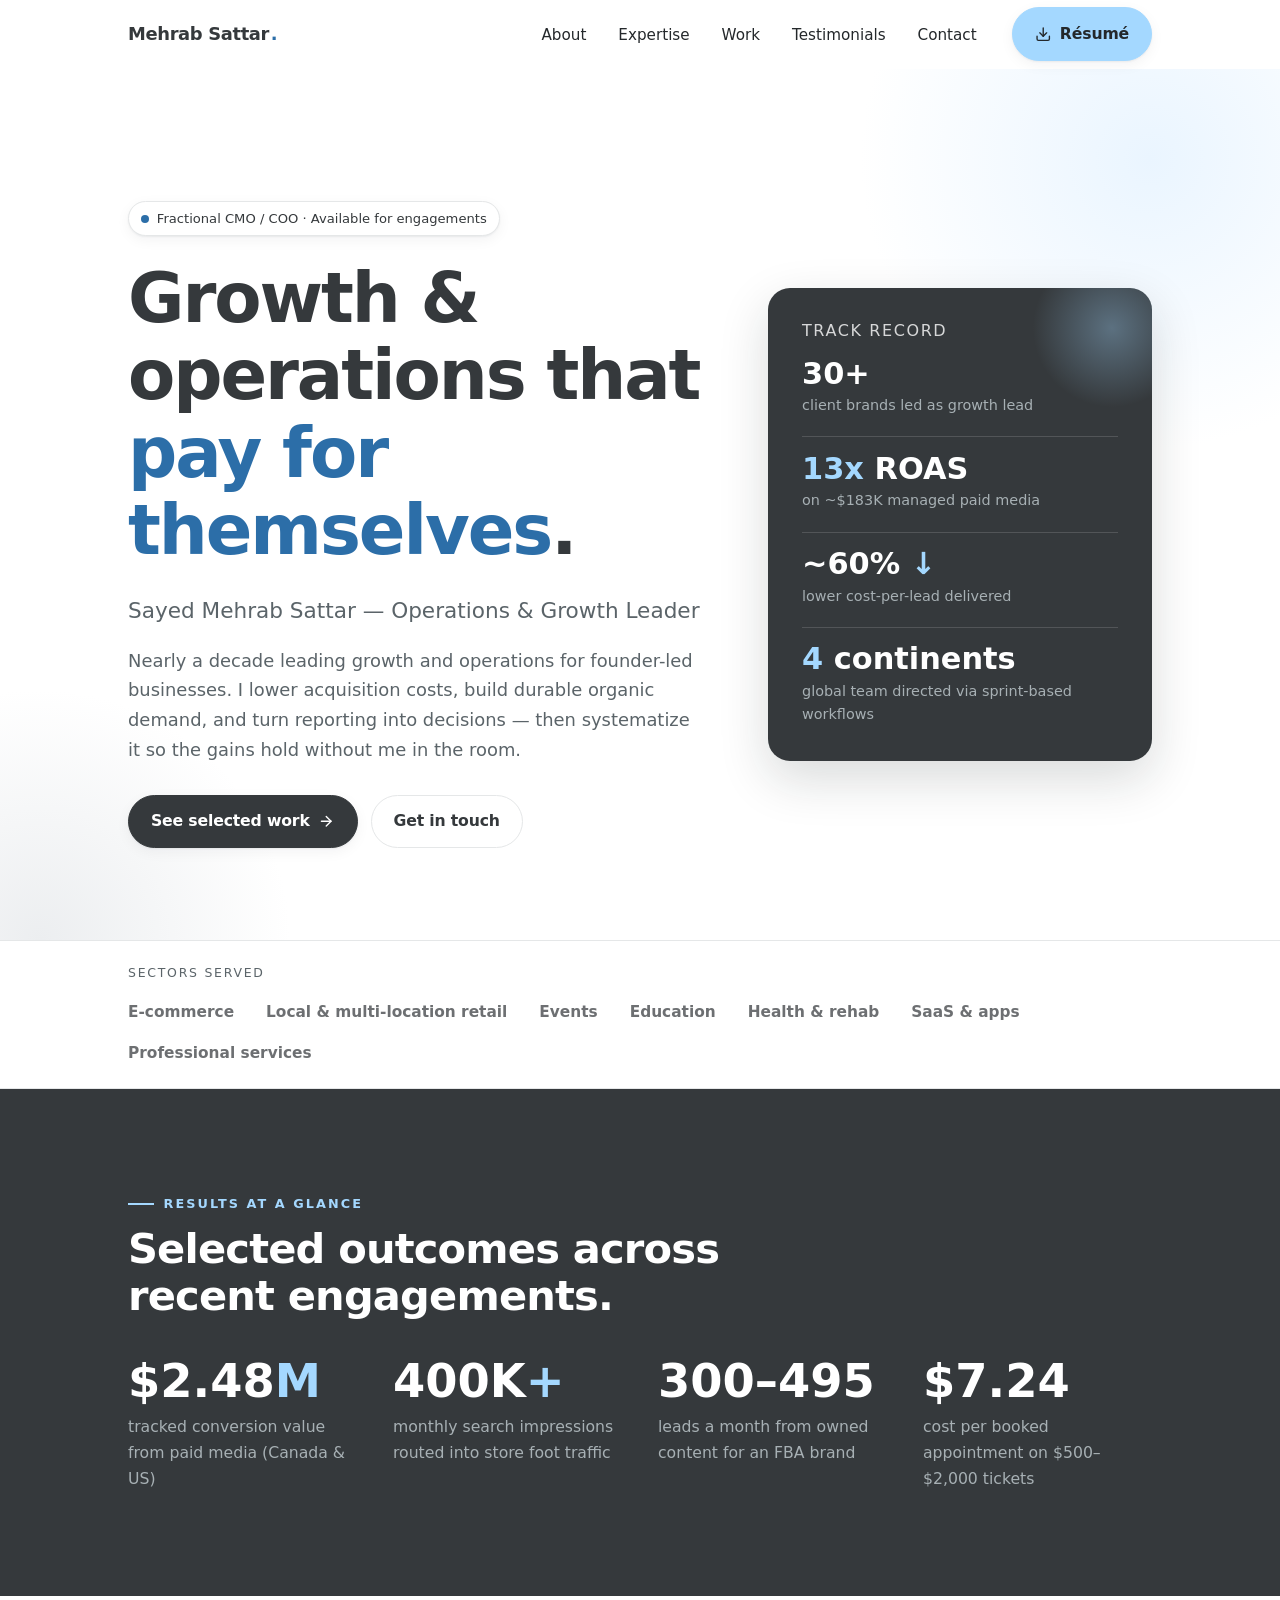
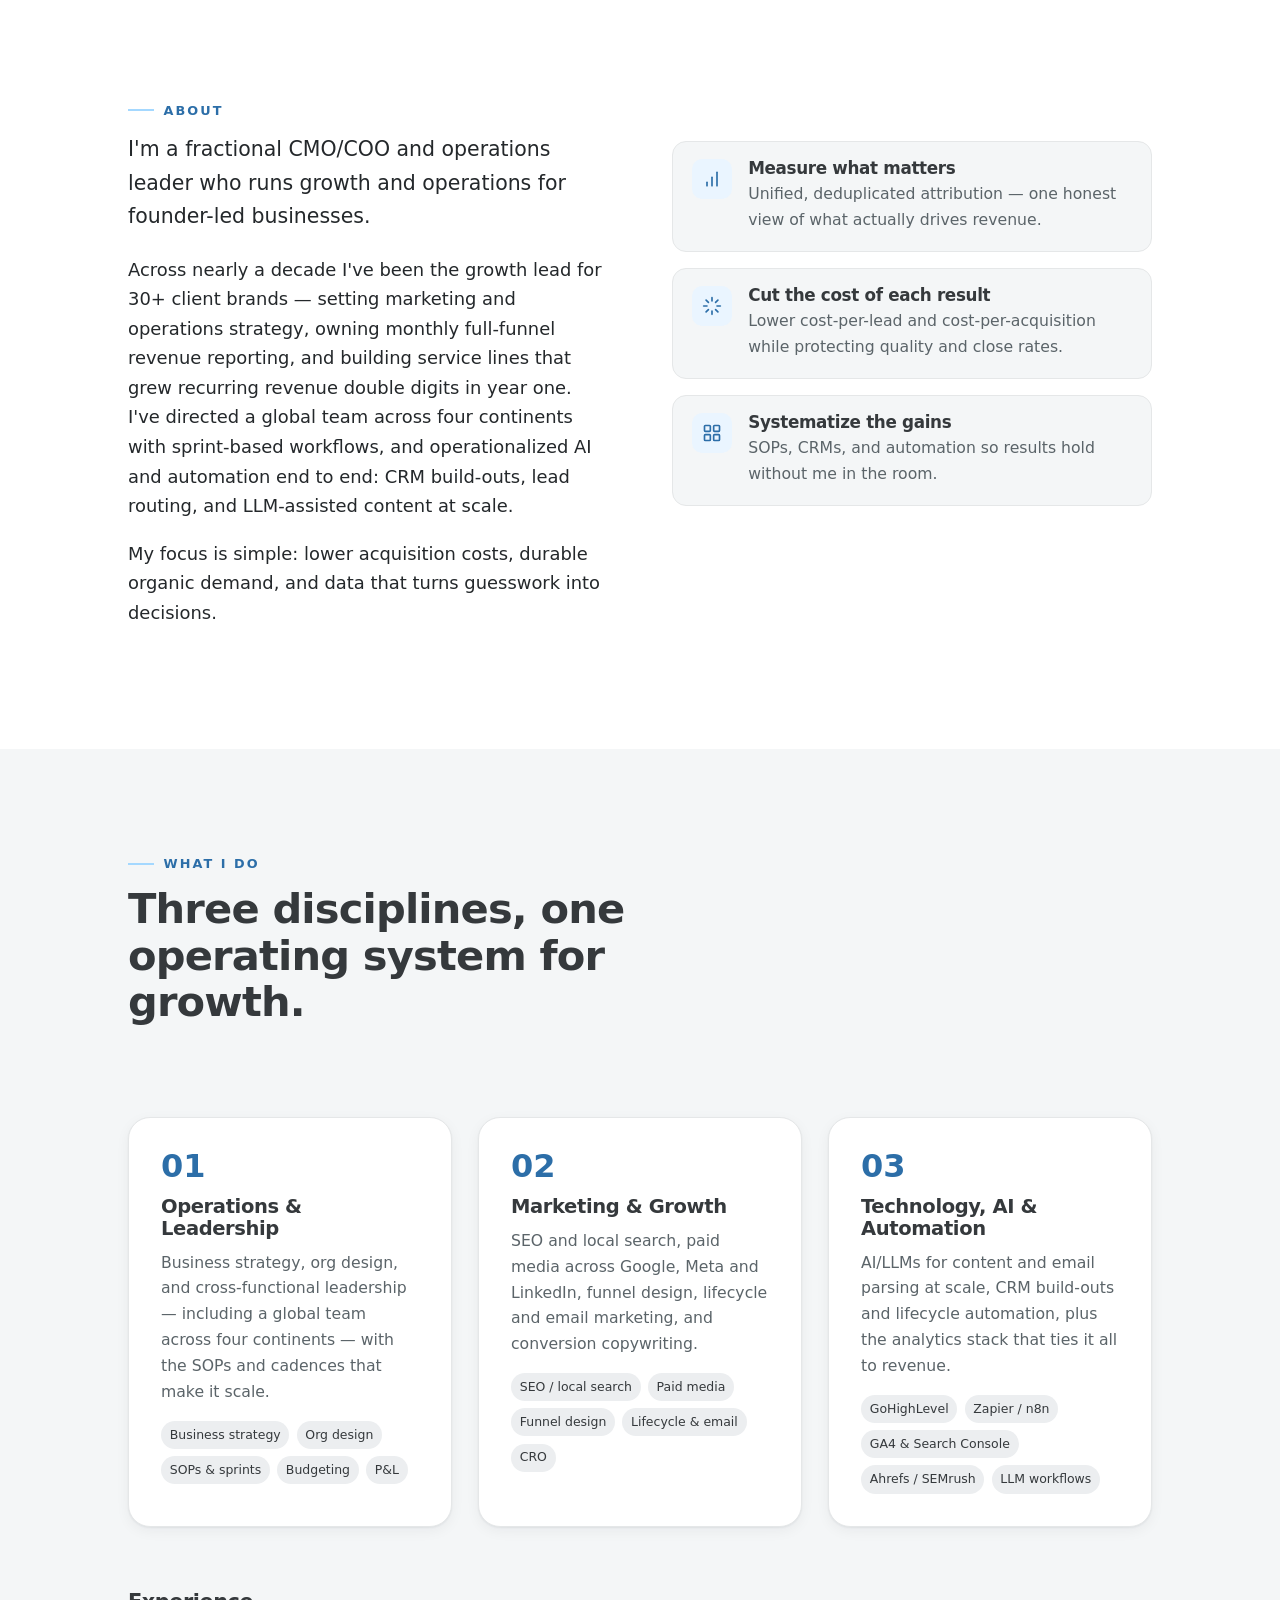
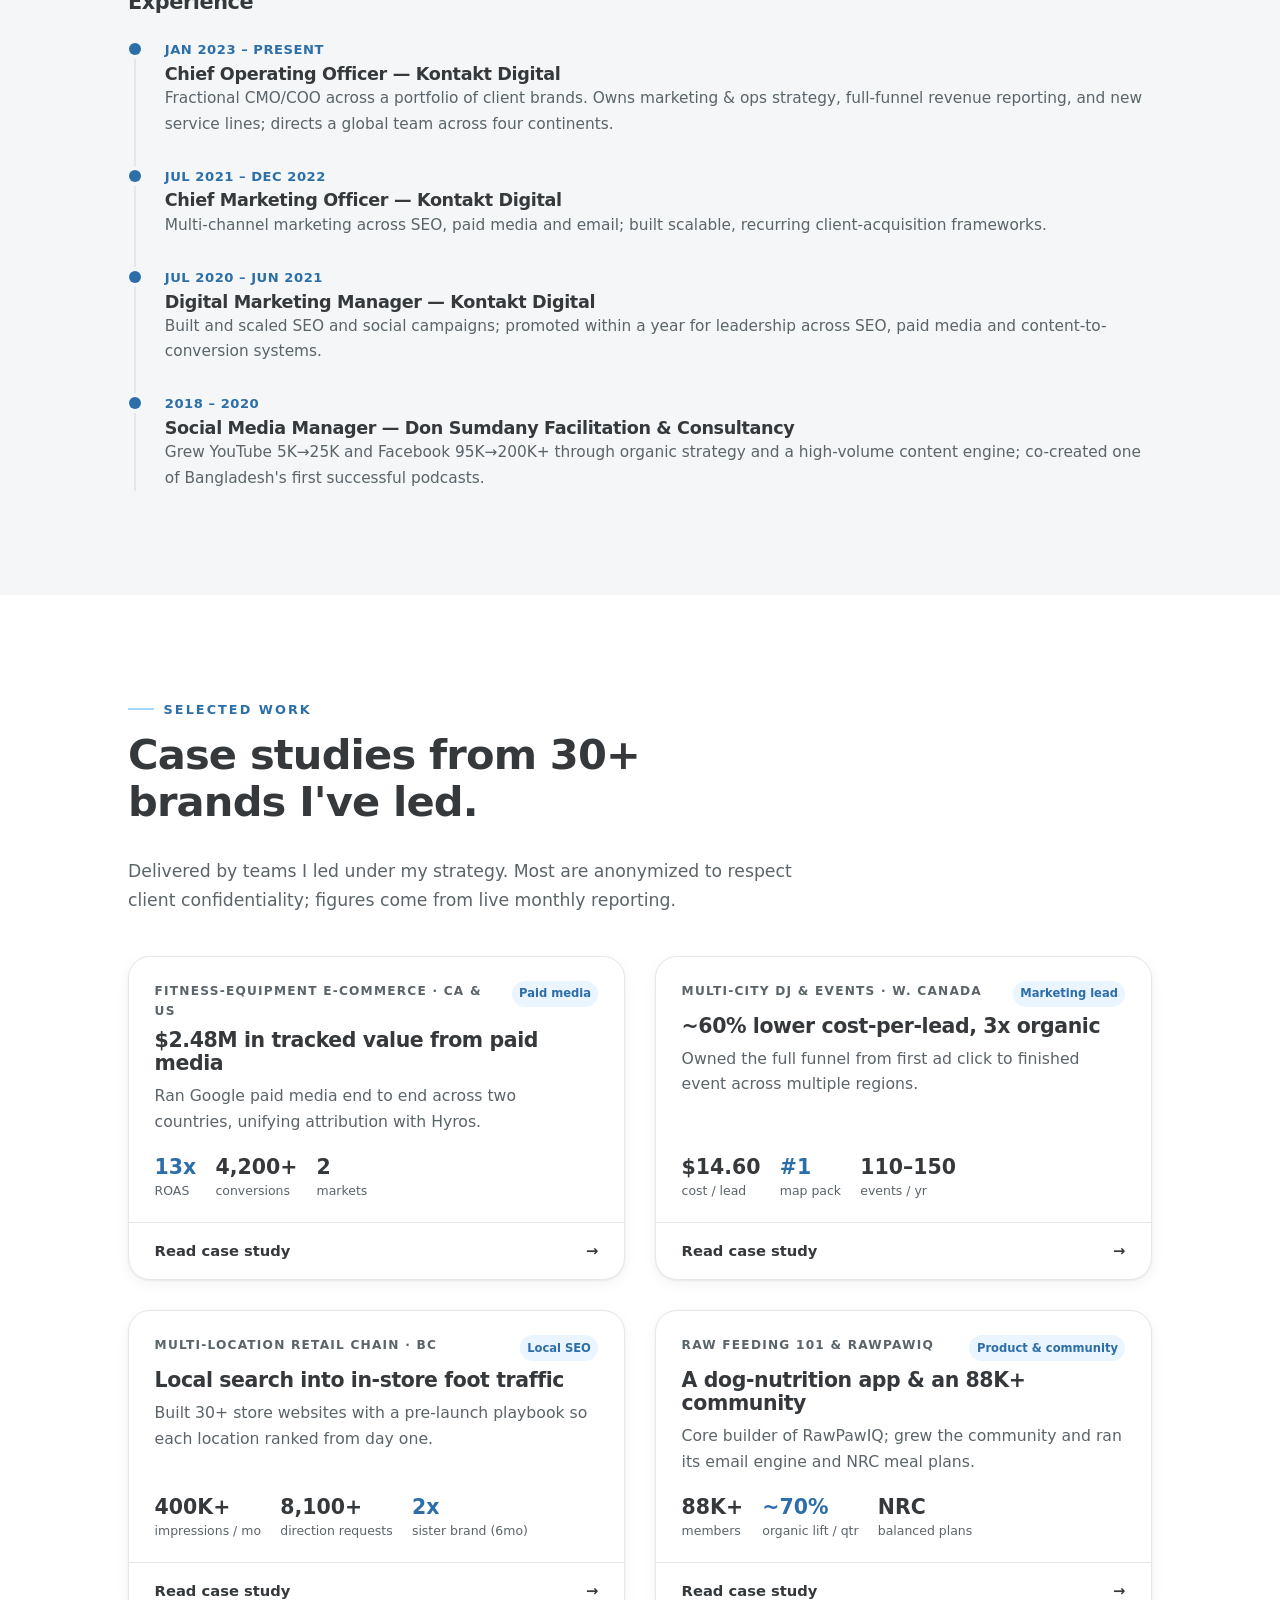
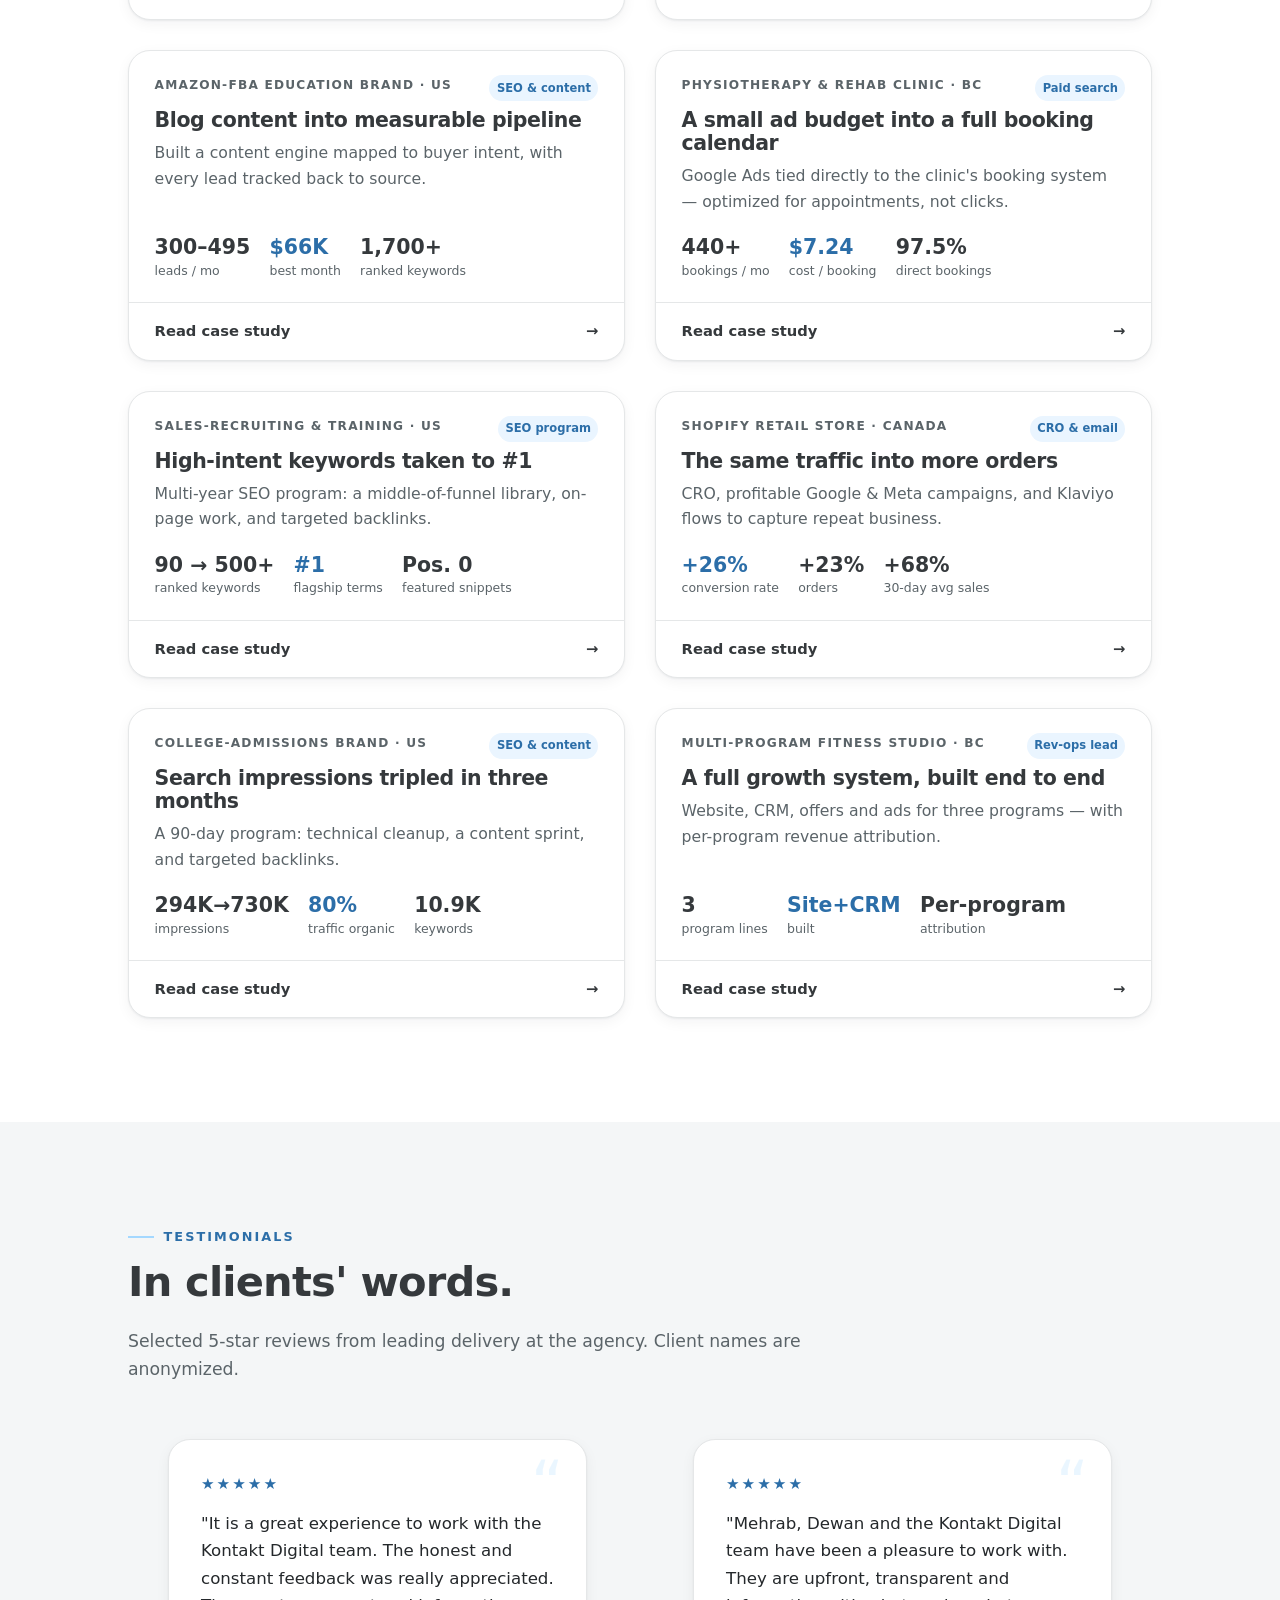
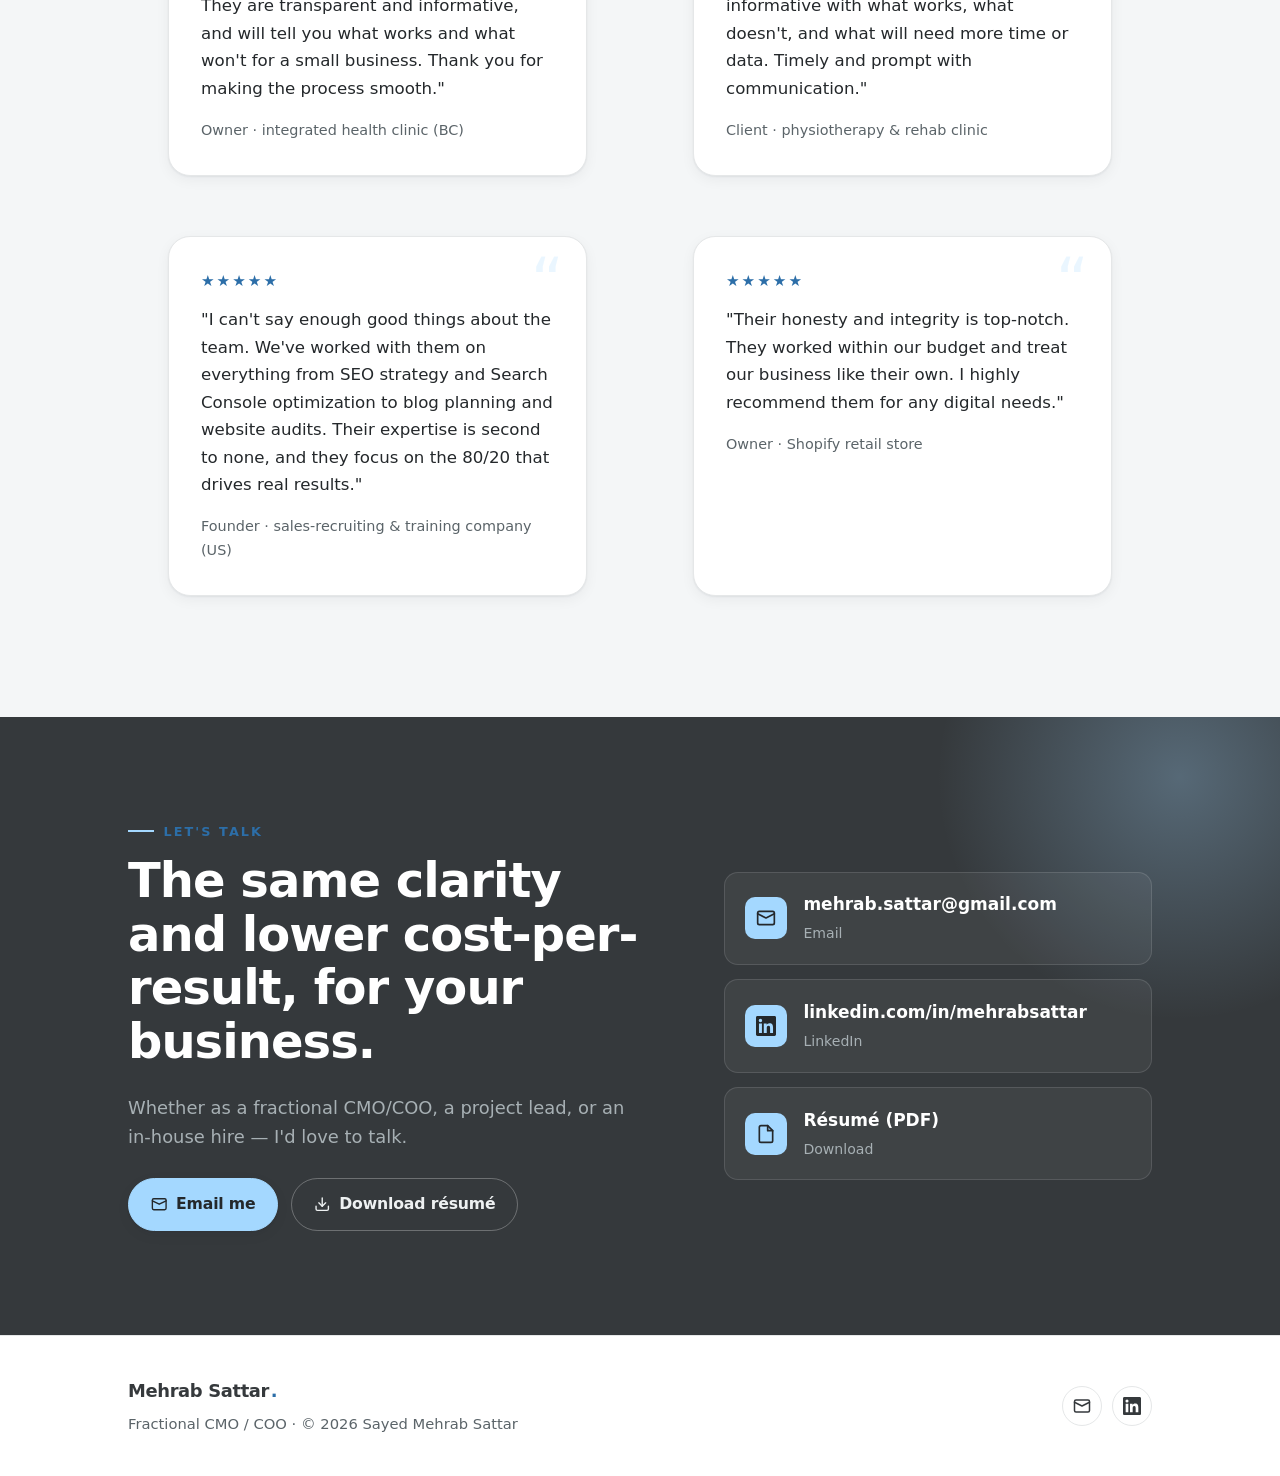
==== commit 008f0d30: "Swap community stat for operations stat in track record" ====
--- a/index.html
+++ b/index.html
@@ -94,7 +94,7 @@
             <div class="stat"><div class="num">30+</div><div class="lbl">client brands led as growth lead</div></div>
             <div class="stat"><div class="num"><span class="accent">13x</span> ROAS</div><div class="lbl">on ~$183K managed paid media</div></div>
             <div class="stat"><div class="num">~60% <span class="accent">↓</span></div><div class="lbl">lower cost-per-lead delivered</div></div>
-            <div class="stat"><div class="num">88K+</div><div class="lbl">member community grown</div></div>
+            <div class="stat"><div class="num"><span class="accent">4</span> continents</div><div class="lbl">global team directed via sprint-based workflows</div></div>
           </div>
         </aside>
       </div>
--- a/assets/css/style.css
+++ b/assets/css/style.css
@@ -222,6 +222,8 @@
 .brand .dot { color: var(--accent-strong); }
 .brand:hover { color: var(--brand); }
 
+.nav-menu { display: flex; align-items: center; gap: 2.2rem; }
+
 .nav-links { display: flex; align-items: center; gap: 2rem; list-style: none; margin: 0; padding: 0; }
 .nav-links a {
   font-family: var(--font-head);
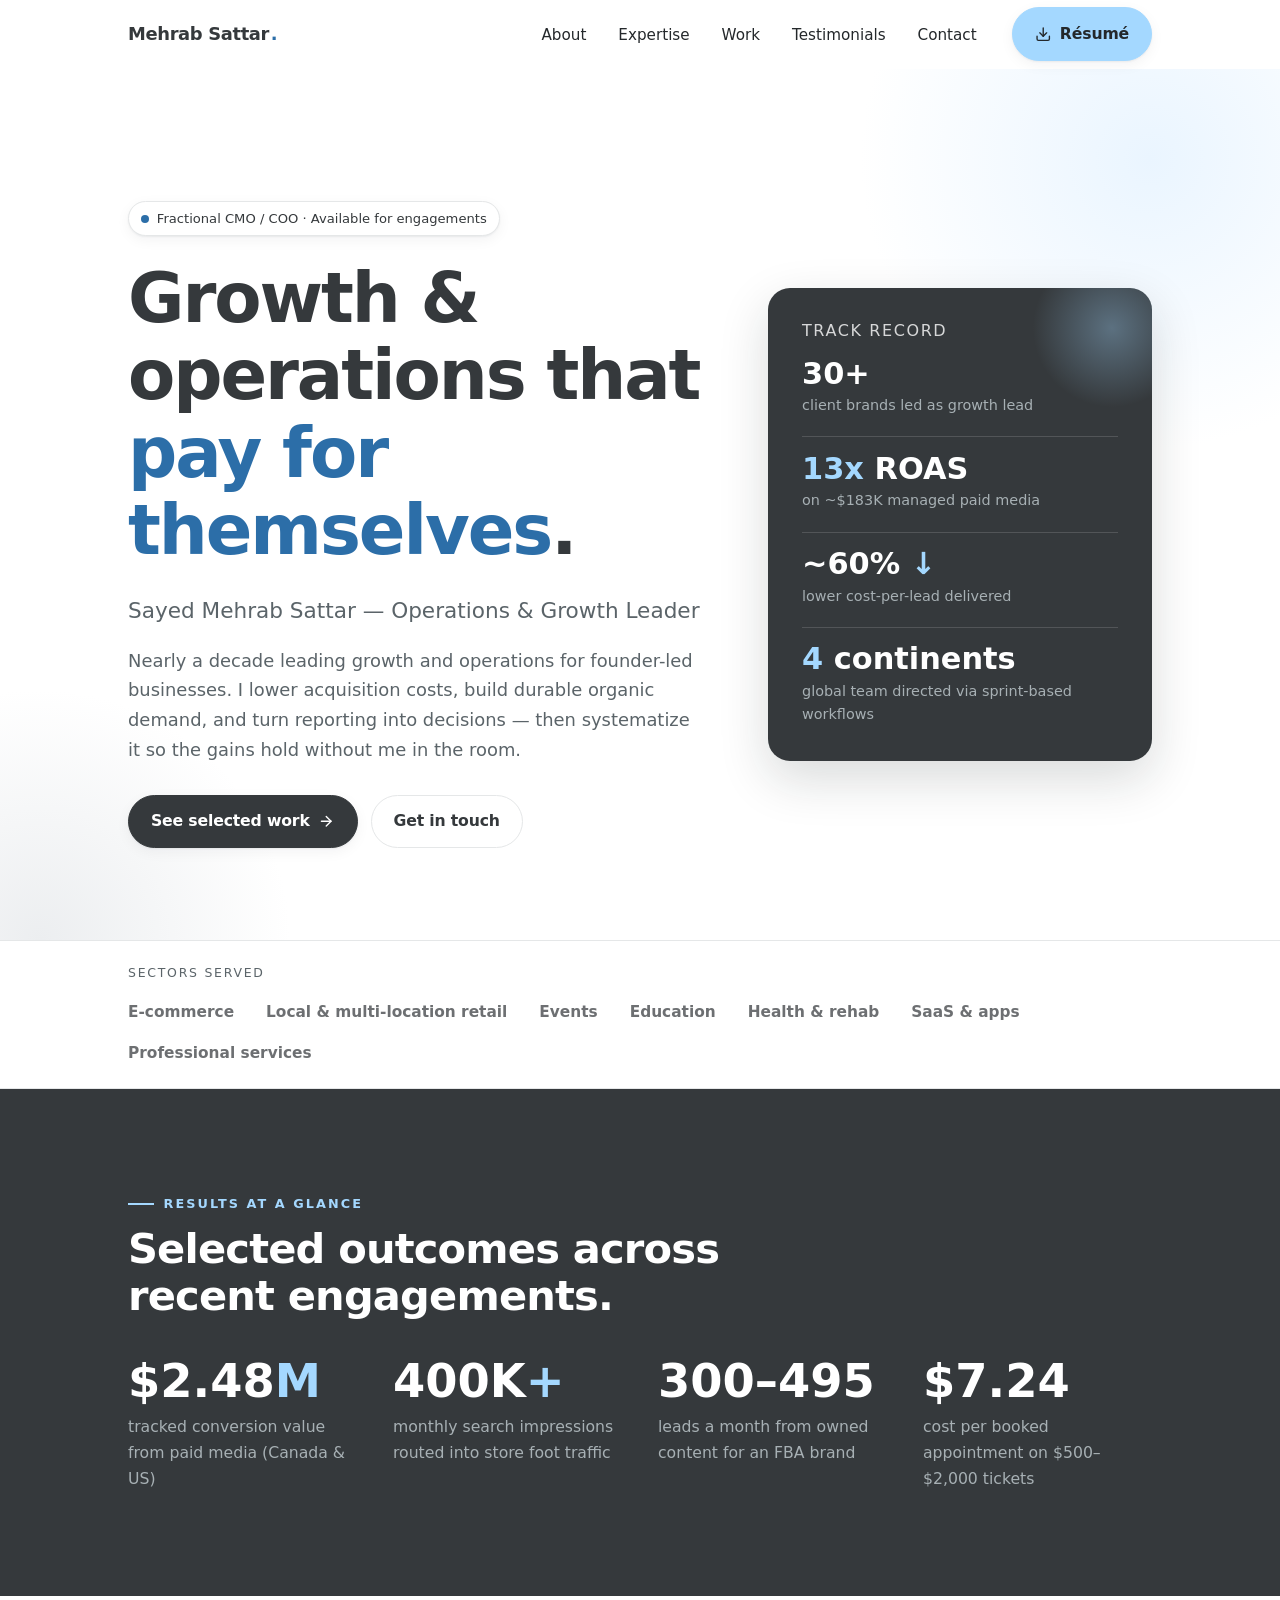
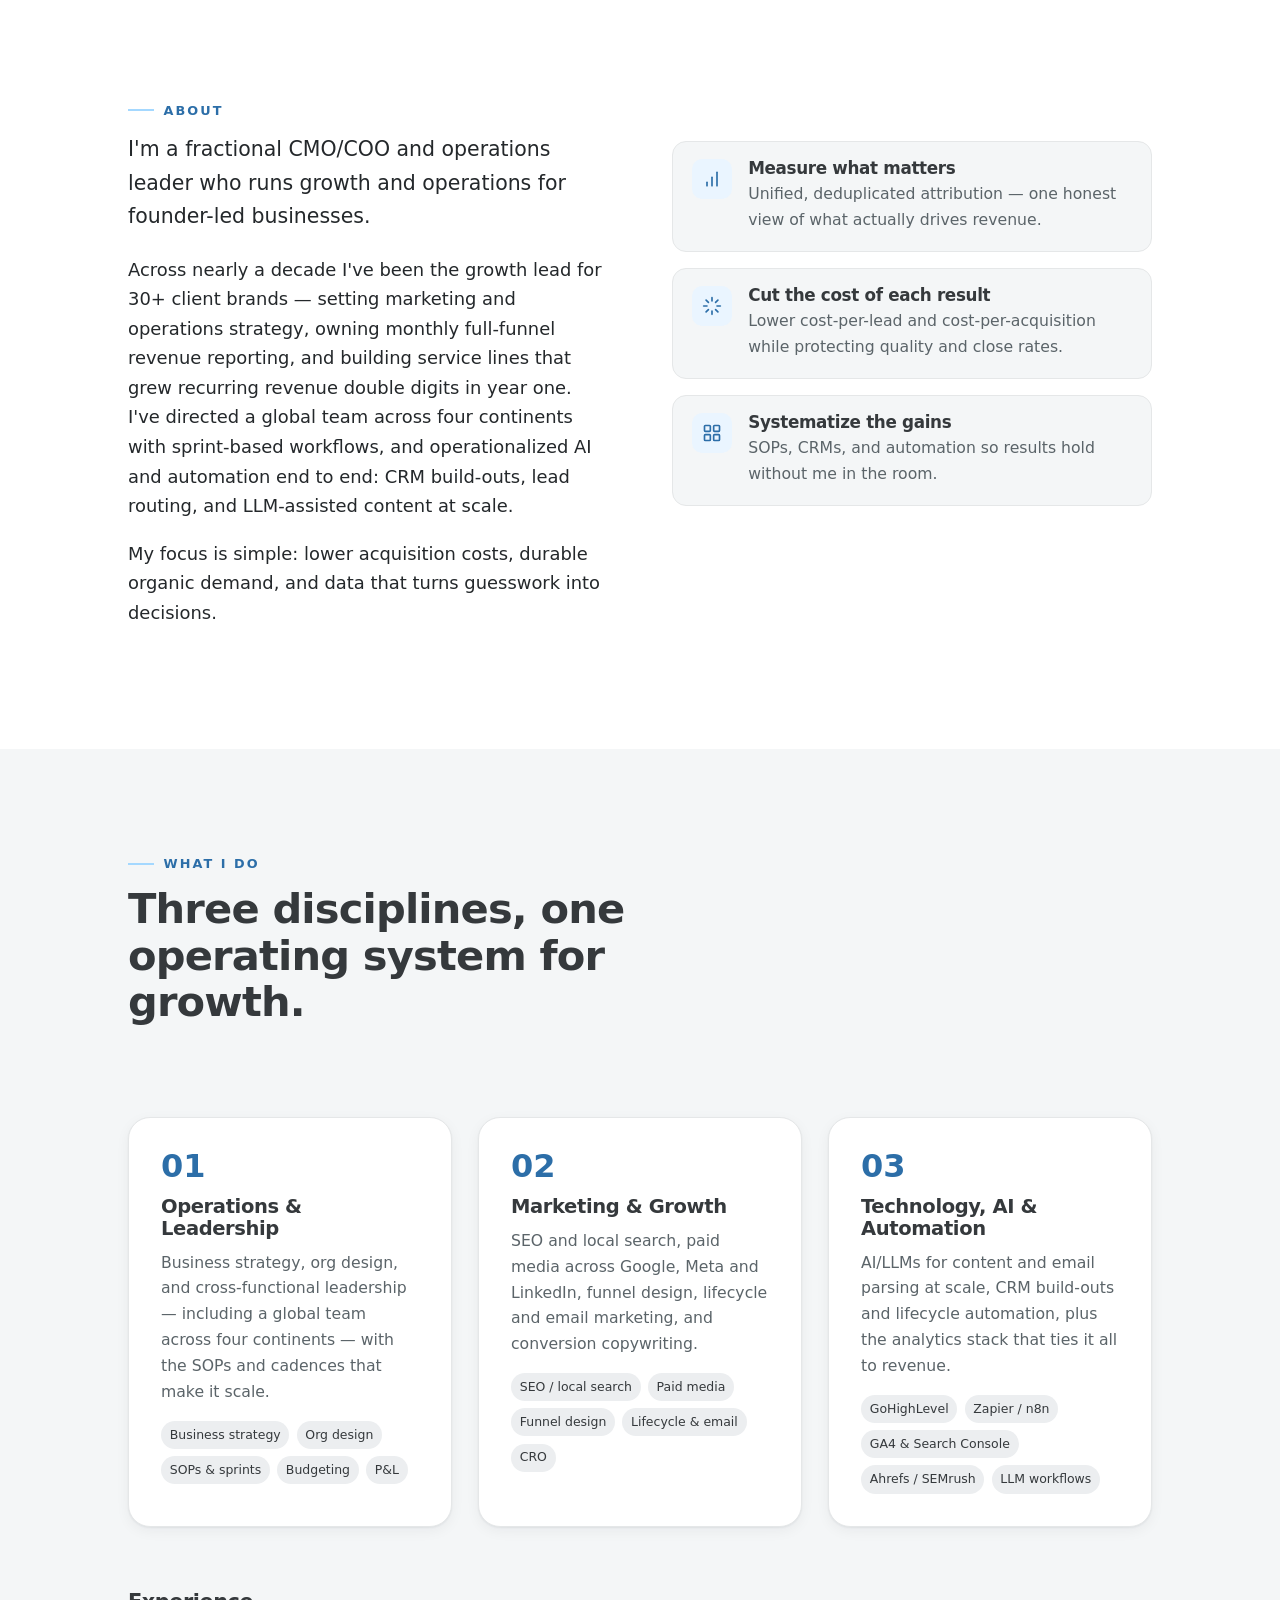
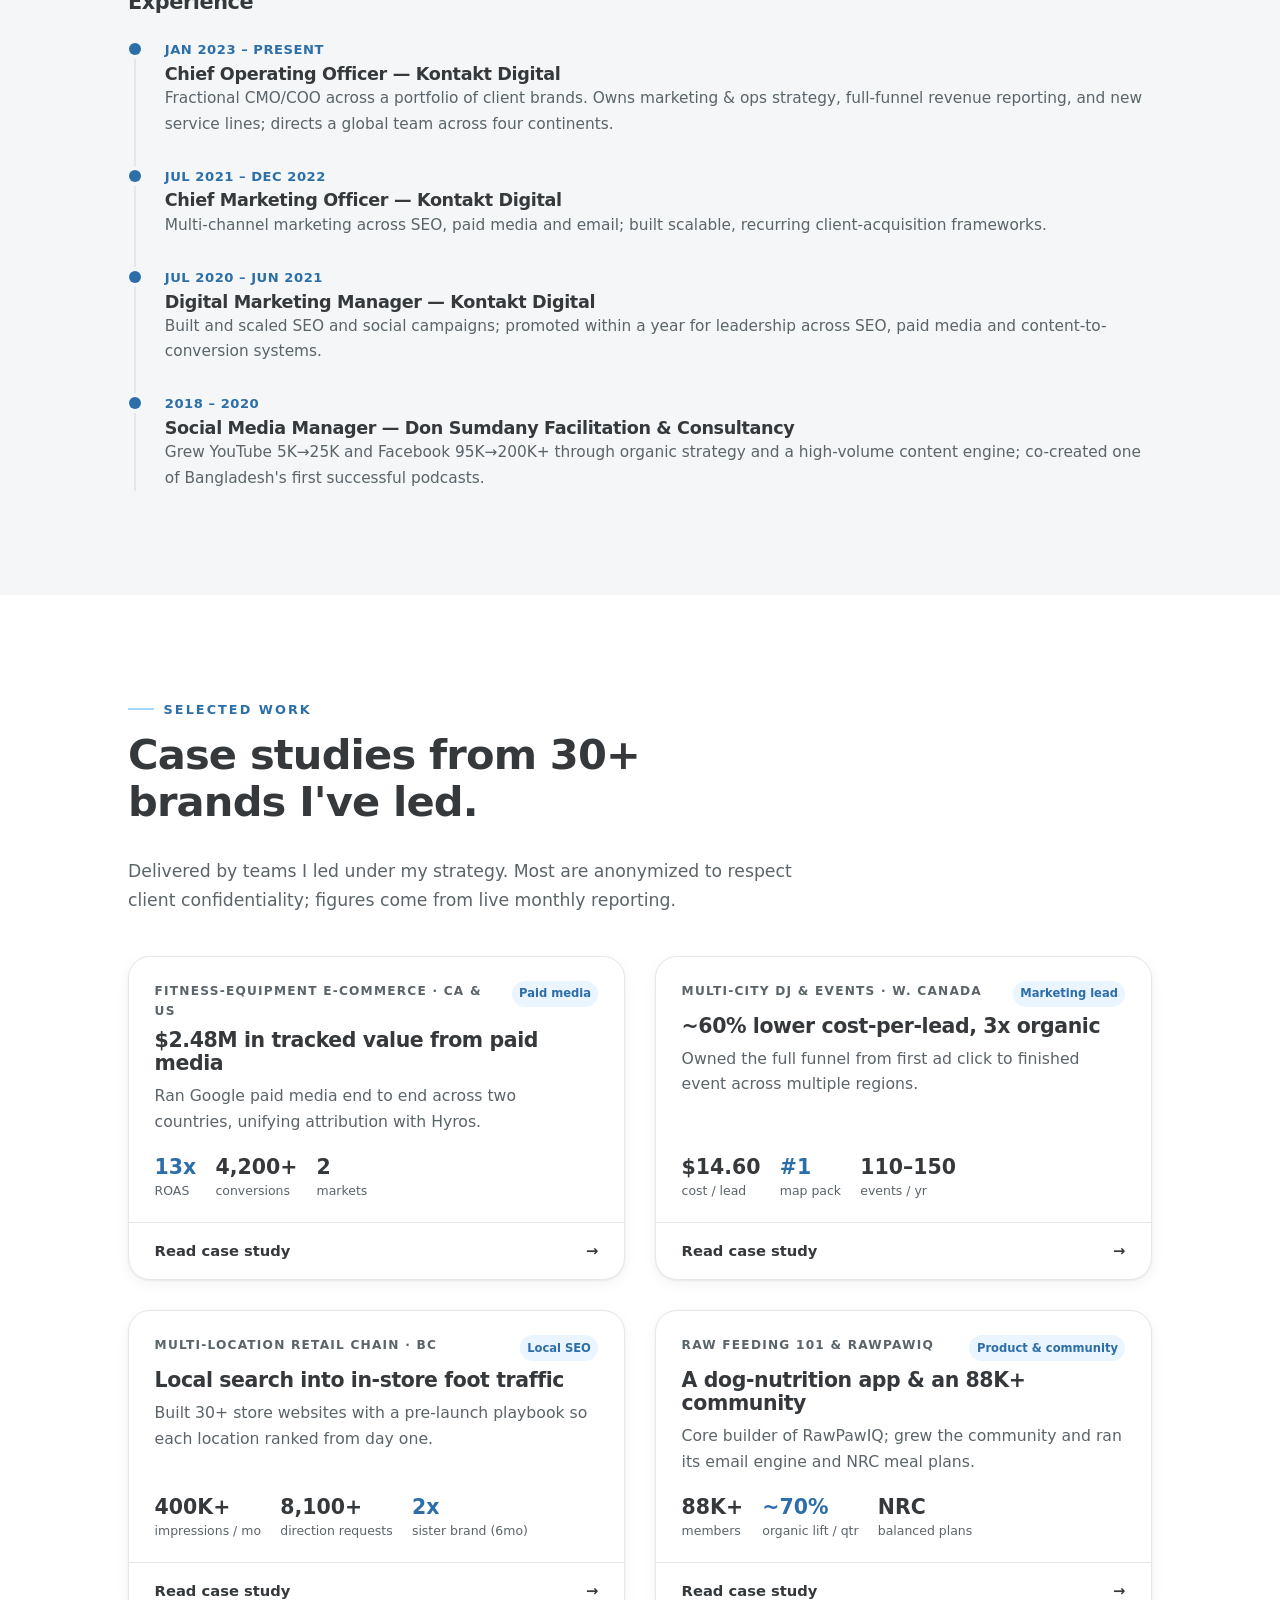
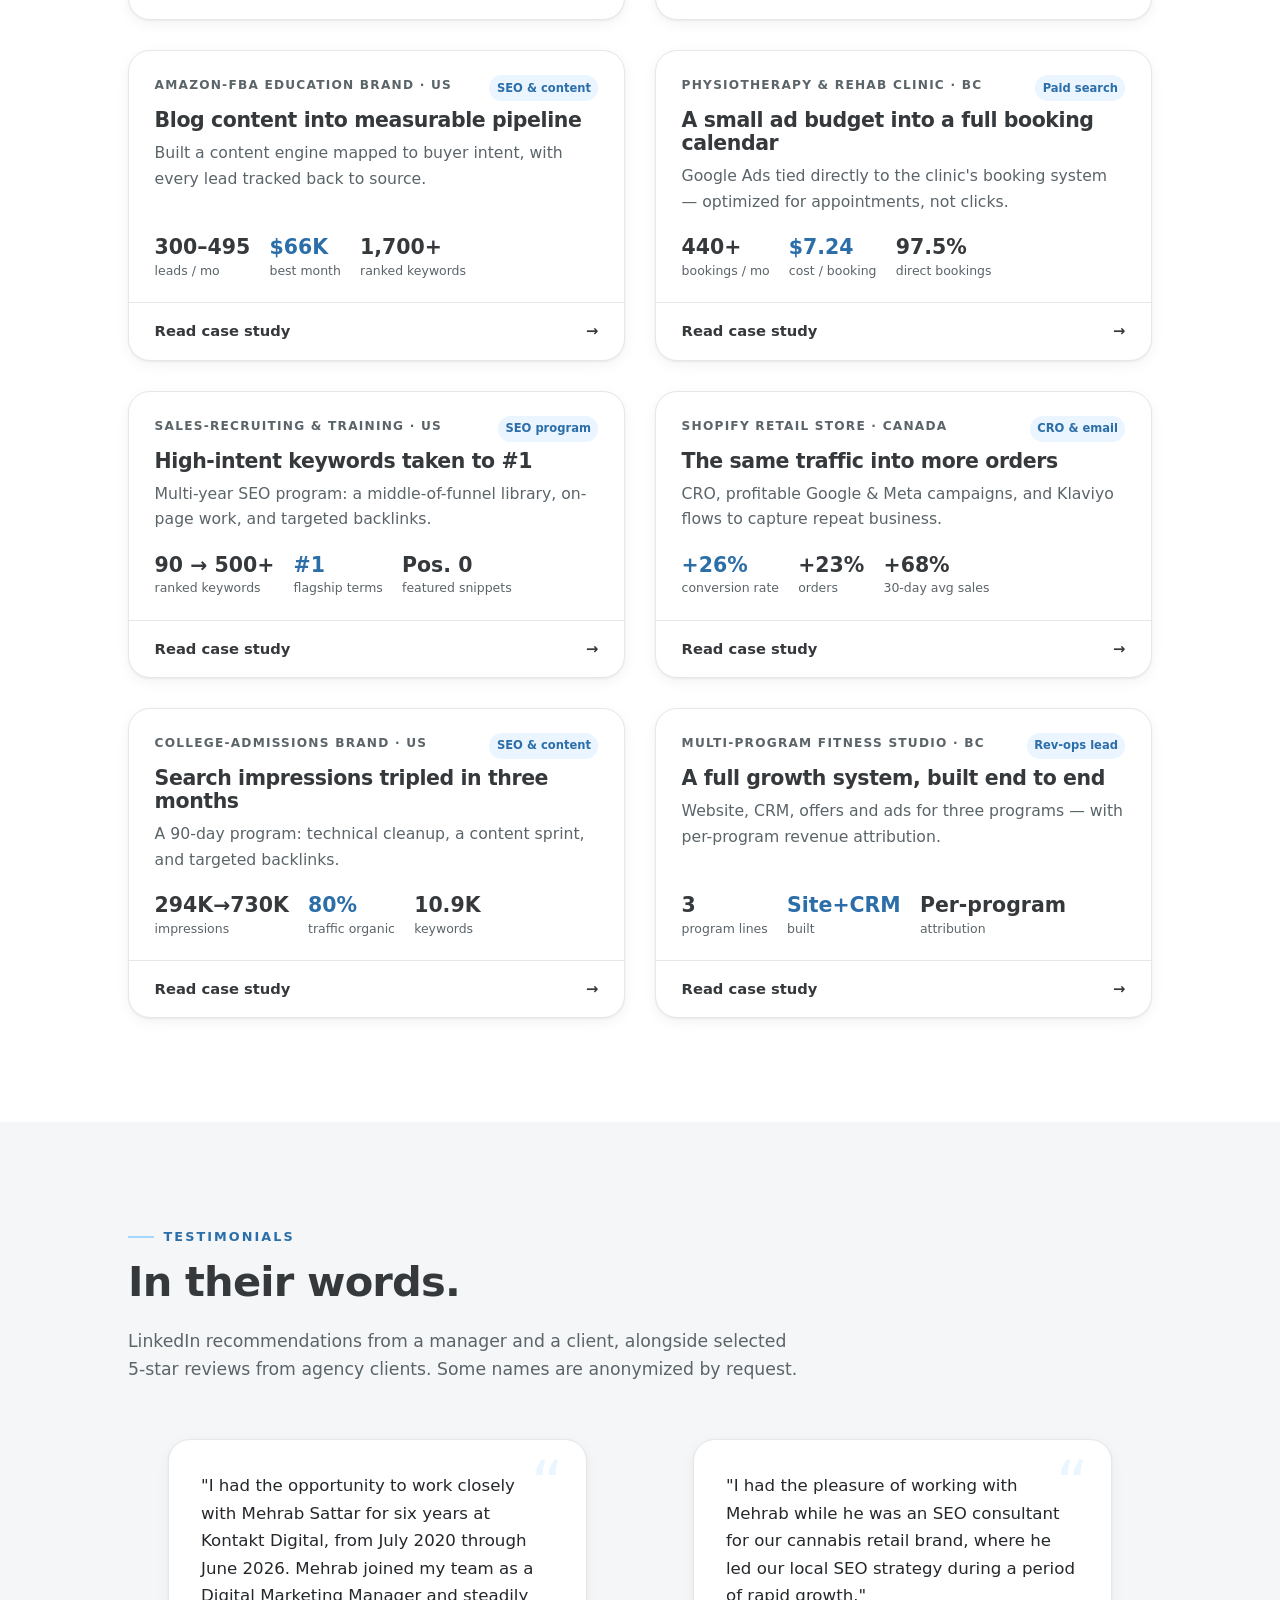
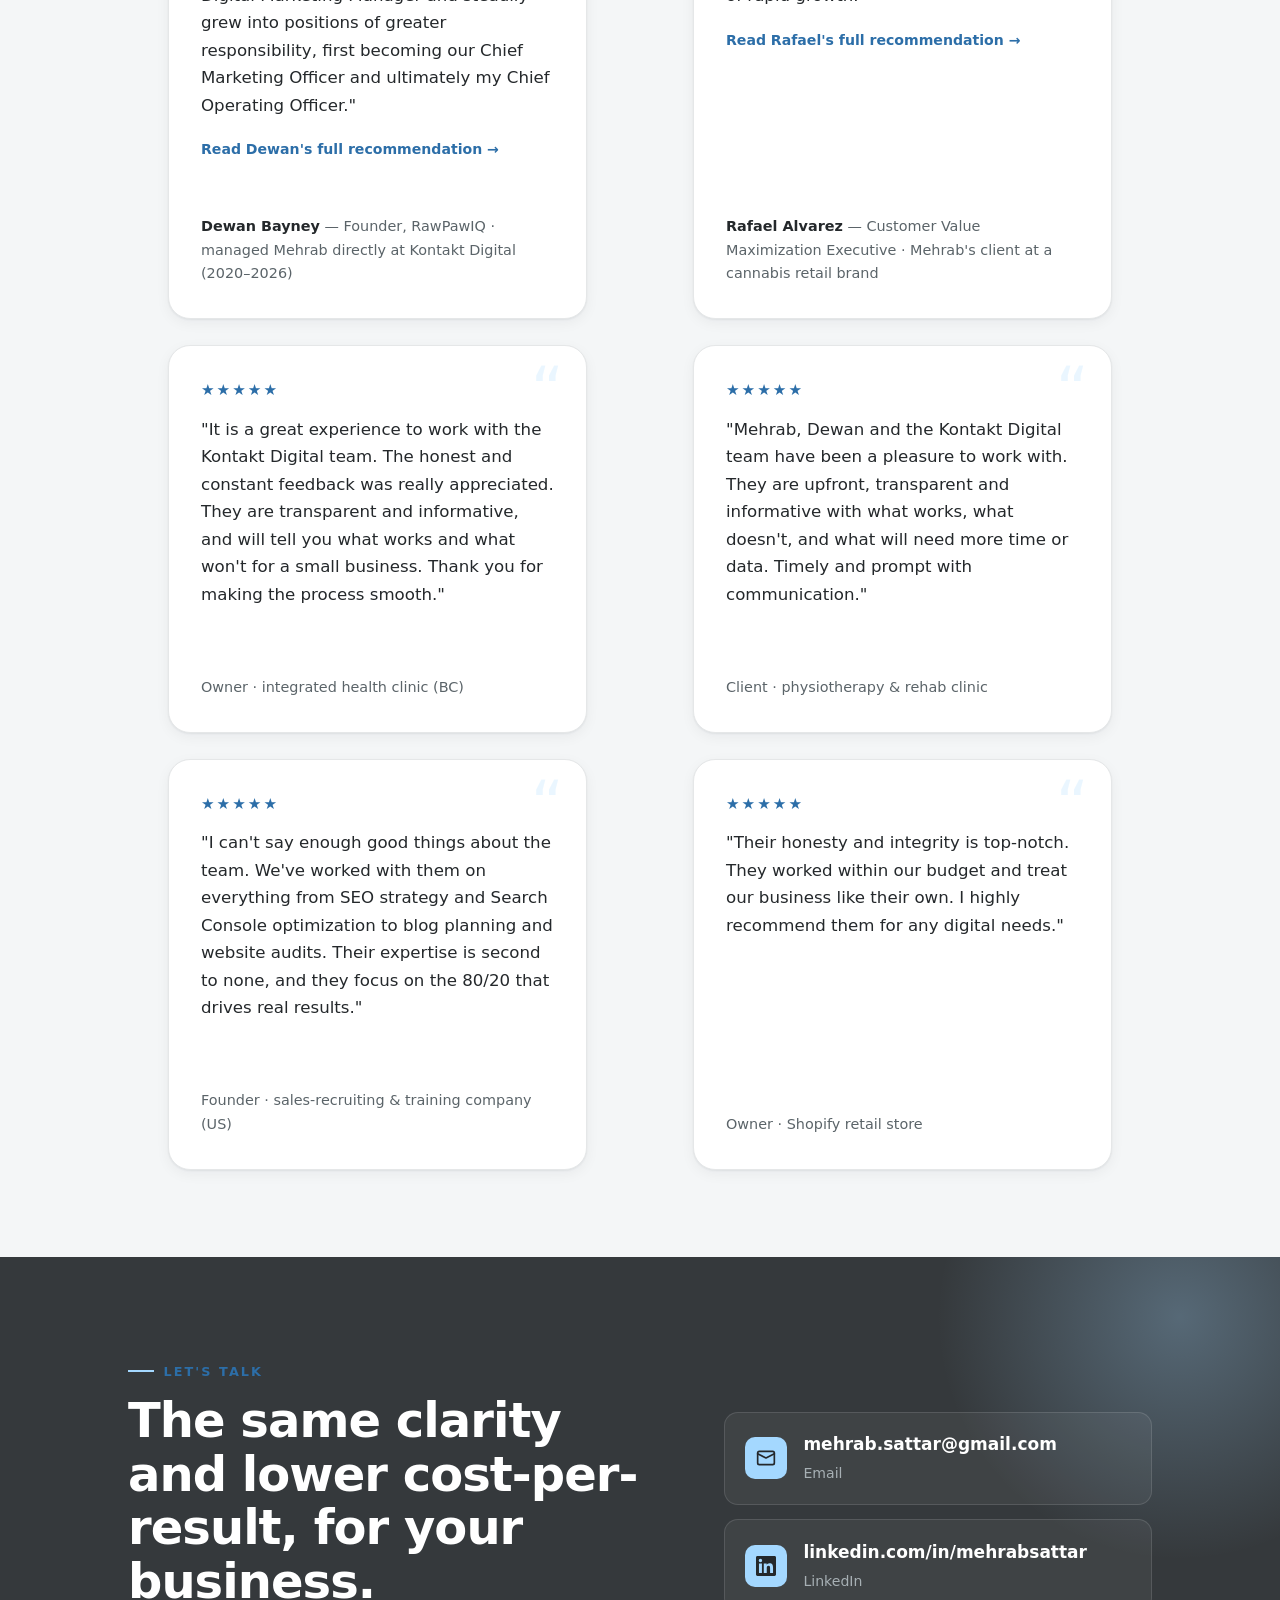
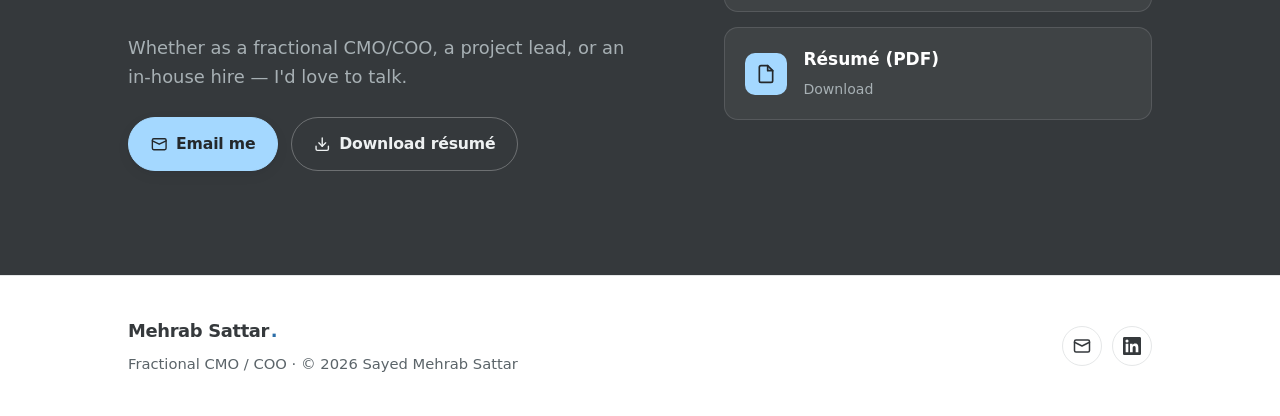
==== commit 4ac6be6a: "Add named recommendations to testimonials, retitle section Adds collapsible LinkedIn recommendations" ====
--- a/index.html
+++ b/index.html
@@ -428,10 +428,37 @@
     <section class="section section--soft" id="testimonials">
       <div class="wrap">
         <p class="section-eyebrow">Testimonials</p>
-        <h2 class="section-title reveal">In clients' words.</h2>
-        <p class="section-lead reveal">Selected 5-star reviews from leading delivery at the agency. Client names are anonymized.</p>
+        <h2 class="section-title reveal">In their words.</h2>
+        <p class="section-lead reveal">LinkedIn recommendations from a manager and a client, alongside selected 5-star reviews from agency clients. Some names are anonymized by request.</p>
 
         <div class="quotes-grid" style="margin-top: 2.4rem;">
+          <blockquote class="quote quote--full reveal">
+            <p>"I had the opportunity to work closely with Mehrab Sattar for six years at Kontakt Digital, from July 2020 through June 2026. Mehrab joined my team as a Digital Marketing Manager and steadily grew into positions of greater responsibility, first becoming our Chief Marketing Officer and ultimately my Chief Operating Officer."</p>
+            <details class="quote-details">
+              <summary>Read Dewan's full recommendation</summary>
+              <p>That progression was earned. Over time, he became involved in nearly every important part of the company, including client strategy, search engine optimization, paid advertising, reporting, team coordination, operational planning, automation, and delivery.</p>
+              <p>Mehrab's greatest strength is his ability to take something that is unclear, inconsistent, or dependent on one person and turn it into a repeatable system. He helped us develop clearer reporting, stronger workflows, better documentation, and more structured ways of managing client work across a distributed team.</p>
+              <p>He was also directly involved in producing meaningful results for our clients.</p>
+              <p>His work contributed to major improvements in organic visibility, lead generation, paid-media performance, and operational efficiency across businesses in several industries.</p>
+              <p>He understands the technical side of marketing, but he also understands that marketing only matters when it produces a measurable business outcome.</p>
+              <p>As our working relationship developed, Mehrab became much more than someone completing assigned tasks. He became a trusted operator who could take ownership of an area, identify what was missing, and move the work forward. I relied on him to maintain continuity across clients and projects and to help translate ideas into execution.</p>
+              <p>That trust extended beyond Kontakt Digital. As I began moving into new business ventures, Mehrab helped during initial startup periods, contributing to the early systems, operations, and execution required to get things moving. His ability to transfer what he had learned across businesses was valuable during an important period of change.</p>
+              <p>Our working relationship concluded because I was moving away from operating a digital marketing agency while also preparing another company for sale. It was the natural time to close the Kontakt Digital chapter, and the decision was not related to Mehrab's performance or contribution.</p>
+              <p>Working across countries and time zones requires independence, communication, and trust. Mehrab consistently demonstrated all three. He is thoughtful, analytical, loyal, and committed to improving both his own work and the systems around him.</p>
+              <p>After six years of working together, I am grateful for Mehrab's contribution to Kontakt Digital and for the support he provided as I began building what came next. I am confident that he will bring considerable value to the next company or client he works with.</p>
+              <p>I recommend Mehrab for roles involving growth strategy, marketing operations, business operations, digital marketing, automation, or the development and management of distributed teams."</p>
+            </details>
+            <div class="who"><span class="name">Dewan Bayney</span> — Founder, RawPawIQ · managed Mehrab directly at Kontakt Digital (2020–2026)</div>
+          </blockquote>
+          <blockquote class="quote quote--full reveal">
+            <p>"I had the pleasure of working with Mehrab while he was an SEO consultant for our cannabis retail brand, where he led our local SEO strategy during a period of rapid growth."</p>
+            <details class="quote-details">
+              <summary>Read Rafael's full recommendation</summary>
+              <p>He brought a strong combination of technical SEO expertise, analytical thinking, and a clear focus on business outcomes. One of his standout contributions was significantly improving our local search visibility across our retail network, helping scale our presence to more than 400,000 monthly search impressions and over 20,000 organic clicks.</p>
+              <p>Beyond the results, Mehrab was proactive, collaborative, and easy to work with. He consistently translated data into clear insights and made thoughtful recommendations that improved both performance and execution. He was a trusted partner who took ownership of his work and delivered consistently strong outcomes."</p>
+            </details>
+            <div class="who"><span class="name">Rafael Alvarez</span> — Customer Value Maximization Executive · Mehrab's client at a cannabis retail brand</div>
+          </blockquote>
           <blockquote class="quote reveal">
             <div class="stars" aria-label="5 out of 5 stars">★★★★★</div>
             <p>"It is a great experience to work with the Kontakt Digital team. The honest and constant feedback was really appreciated. They are transparent and informative, and will tell you what works and what won't for a small business. Thank you for making the process smooth."</p>
--- a/assets/css/style.css
+++ b/assets/css/style.css
@@ -490,16 +490,33 @@
 .quote {
   background: var(--bg); border: 1px solid var(--line); border-radius: var(--radius-lg);
   padding: clamp(24px, 3vw, 32px); box-shadow: var(--shadow-sm);
-  position: relative;
+  position: relative; display: flex; flex-direction: column; height: 100%;
 }
 .quote::before {
   content: "\201C"; font-family: var(--font-head); font-size: 4rem; line-height: 1;
   color: var(--accent); opacity: .22; position: absolute; top: 12px; right: 22px;
 }
 .quote .stars { color: var(--accent-strong); letter-spacing: 2px; margin-bottom: .8rem; font-size: .95rem; }
-.quote p { font-size: 1.04rem; color: var(--ink); }
-.quote .who { font-family: var(--font-head); font-size: .9rem; color: var(--ink-soft); font-weight: 500; margin-top: .4rem; }
+.quote p { font-size: 1.04rem; color: var(--ink); margin-bottom: .9rem; }
+.quote p:last-child { margin-bottom: 0; }
+.quote .who { font-family: var(--font-head); font-size: .9rem; color: var(--ink-soft); font-weight: 500; margin-top: auto; padding-top: 1.2rem; }
+.quote .who .name { color: var(--ink); font-weight: 700; }
 @media (max-width: 760px){ .quotes-grid { grid-template-columns: 1fr; } }
+
+/* Named recommendations (LinkedIn-style, collapsible) */
+.quote--full { grid-column: 1 / -1; }
+@media (min-width: 761px){ .quote--full { grid-column: auto; } }
+.quote-details { margin-top: .3rem; }
+.quote-details summary {
+  cursor: pointer; list-style: none; font-family: var(--font-head);
+  font-weight: 600; font-size: .88rem; color: var(--accent-strong);
+}
+.quote-details summary::-webkit-details-marker { display: none; }
+.quote-details summary::after { content: " →"; }
+.quote-details[open] summary { margin-bottom: .9rem; }
+.quote-details[open] summary::after { content: " ↑"; }
+.quote-details p { font-size: 1.04rem; color: var(--ink); margin-bottom: .9rem; }
+.quote-details p:last-child { margin-bottom: 0; }
 
 /* ==========================================================================
    Contact
